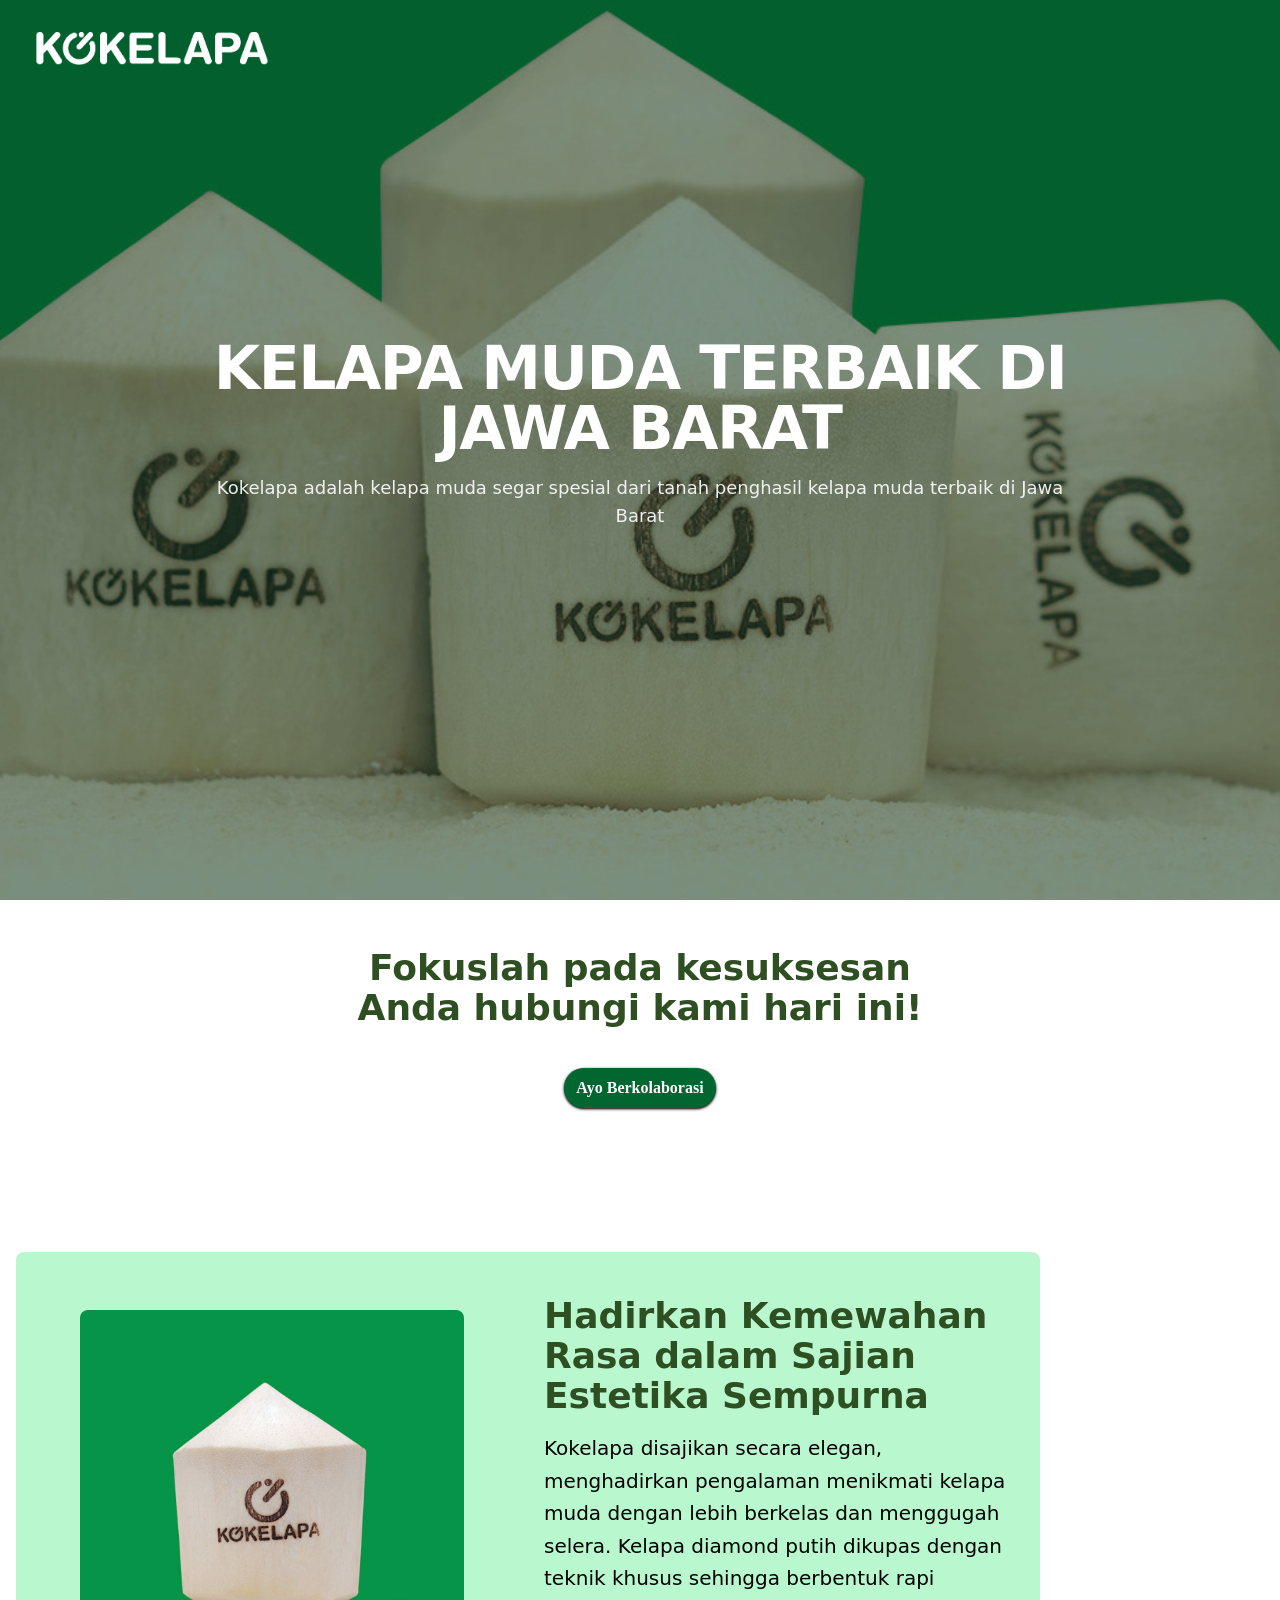
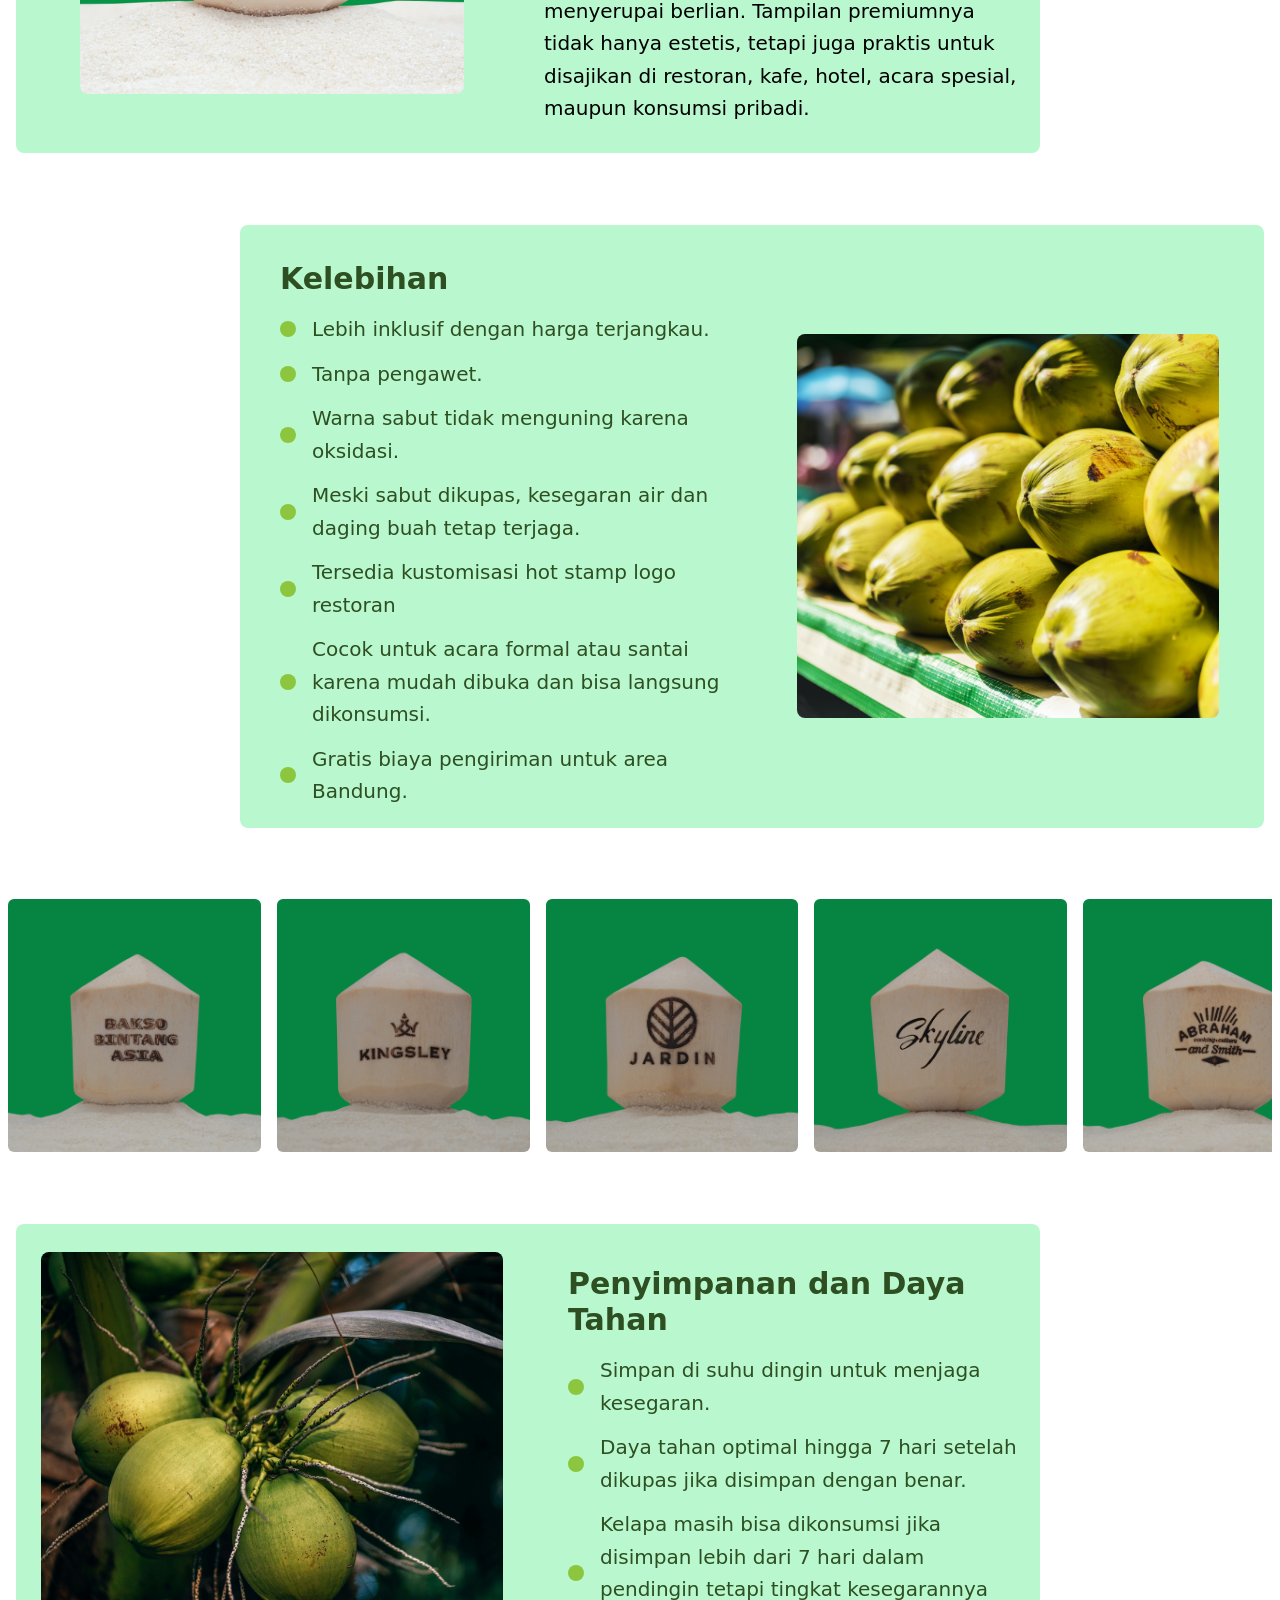
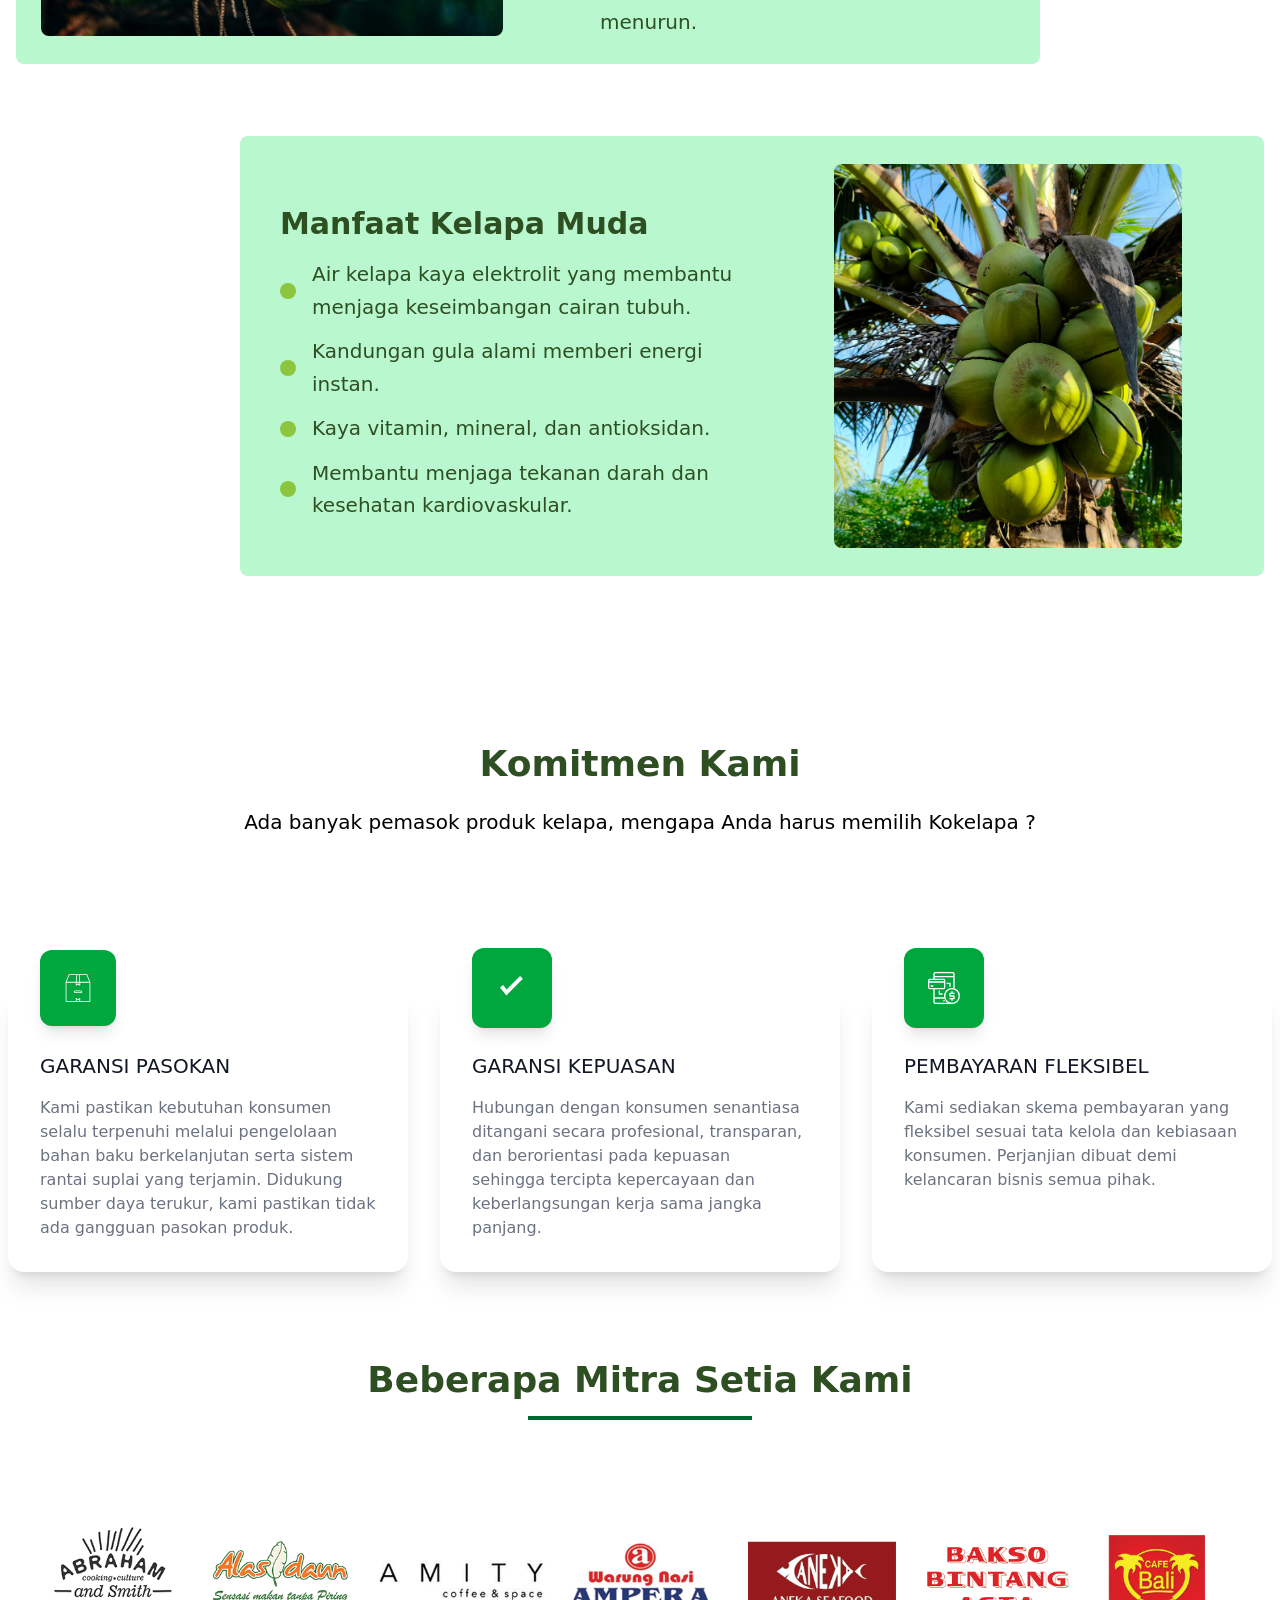
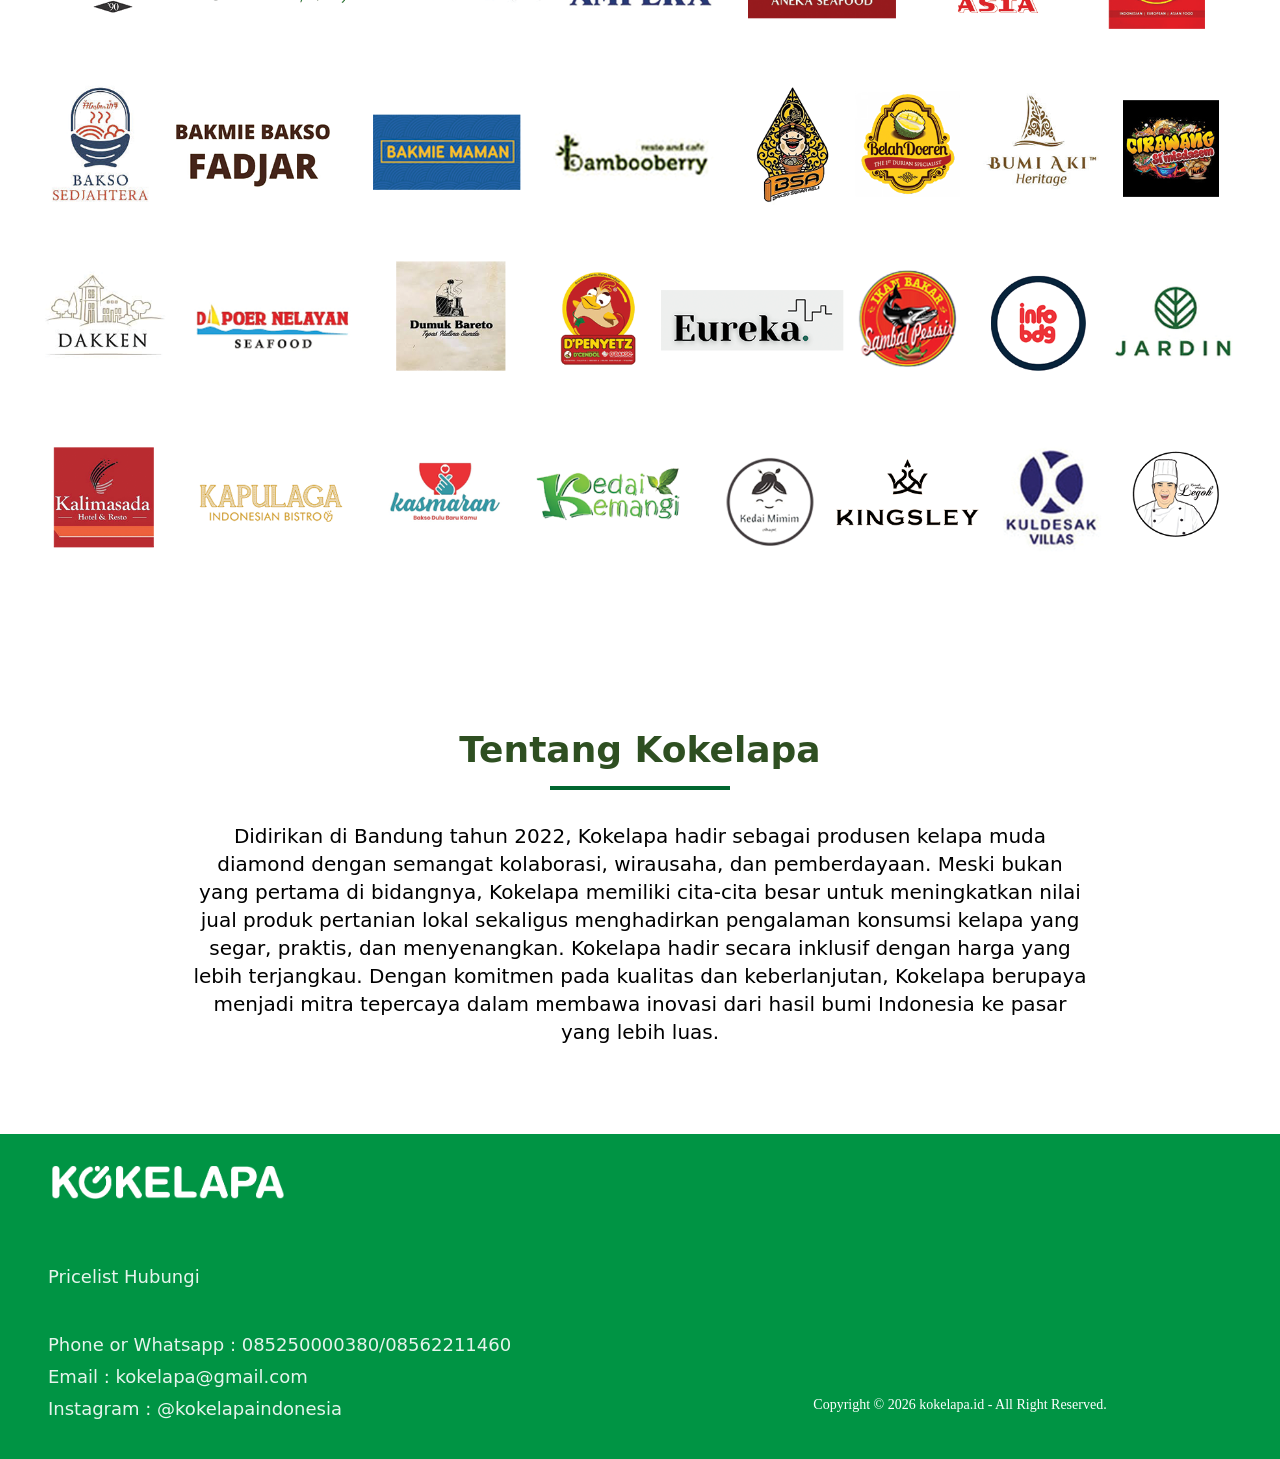
==== index.html @ 3dae4ce1 "update first commit kokelapa publish" ====
<!doctype html>
<html lang="id-ID">
    <head>
    <meta charset="UTF-8"/>
    <meta name="viewport" content="width=device-width, initial-scale=1.0"/>
    <link rel="stylesheet" href="assets/css/style.css" />
    <link href="assets/images/favicon.png" rel="icon" type="image/ico" />
    <meta name="thumbnailUrl" content="assets/images/shareicon.png" itemprop="thumbnailUrl" /> <!-- should update -->
    <link href="assets/images/shareicon.jpg" /> <!-- should update -->
    <meta itemprop="image" content="assets/imags/shareicon.png" /> <!-- should update -->
    <meta property="og:image" content="assets/imags/shareicon.png" /> <!-- should update -->
    <meta name="twitter:image" content="assets/imags/shareicon.png" /> <!-- should update -->
    <title>Kokelapa - Kelapa muda segar spesial dari tanah penghasil kelapa muda terbaik di Jawa Barat</title>
    <meta name="keywords" content="Kusen Aluminium Bandung, Jendela Aluminium Bandung, Pintu Sliding Bandung, harga jendela aluminium, harga pintu aluminium geser, pintu kusen aluminium, harga kusen dan pintu aluminium, harga kusen pintu aluminium, harga pintu geser aluminium, harga pintu sliding aluminium, pintu aluminium kamar mandi, jasa pasang kusen aluminium, harga kusen jendela aluminium, harga pintu kaca aluminium, pintu aluminium kaca, pintu aluminium minimalis, harga pintu aluminium kamar mandi, harga pintu kamar mandi aluminium, jual pintu aluminium, harga kusen aluminium per meter, pintu aluminium geser, harga jendela aluminium per meter, aluminium kusen, harga kusen jendela aluminium per meter, jendela aluminium, jual kusen aluminium, tukang kusen aluminium, harga jendela aluminium per m2, harga pintu dan kusen aluminium, jendela aluminium harga, pintu aluminium harga, pintu jendela aluminium, pintu kaca aluminium, pintu kamar mandi aluminium, harga kusen alumunium, jendela alumunium, kusen almunium, kusen aluminium harga, kusen jendela aluminium, pintu alumunium, harga pintu aluminium, pintu aluminium, jendela upvc conch, harga bahan kusen aluminium per batang, harga kusen aluminium per batang, pintu aluminum, alamat toko kusen aluminium di bandung, harga kusen aluminium di bandung, pintu geser aluminium, pintu lipat aluminium, kusen dan pintu aluminium, pintu sliding aluminium, aluminium bandung, jual jendela aluminium bandung, jasa kusen aluminium, nako aluminium, harga pintu aluminium per m2, desain aluminium, pasang kusen aluminium bandung, harga kusen jendela aluminium bandung, jasa pasang kusen aluminium bandung, pintu kaca aluminium bandung, harga bahan kusen aluminium bandung, harga kusen pintu aluminium bandung, toko kusen aluminium bandung, pintu kamar mandi aluminium bandung, harga pintu geser aluminium bandung, kusen aluminium cimahi, harga pintu aluminium 2 pintu, harga engineering door, kusen aluminium bandung timur, harga kusen pintu aluminium per meter, jual kusen aluminium bekas bandung, toko pintu aluminium terdekat, toko jendela aluminium terdekat, tukang kusen aluminium terdekat, harga pintu aluminium per unit, harga kusen aluminium per meter di bandung, pintu sliding aluminium 1 daun, jual kusen aluminium terdekat, jasa tukang kusen aluminium, harga kusen aluminium bandung 2020, pintu casement, harga 1 set kusen pintu aluminium, harga jendela aluminium sudah jadi, kusen aluminium bekas bandung, kusen pintu aluminium terdekat, toko kusen aluminium terdekat, kusen aluminium terdekat, Pintu aluminium berkualitas, tukang pintu aluminium terdekat, jual pintu aluminium terdekat, jendela aluminium terdekat, pintu sliding alexindo, harga kusen aluminium bandung 2021, harga pintu aluminium 2022, harga kusen aluminium 2022, besi berkualitas tinggi, harga inkalum per meter, Desain kusen aluminium modern, Pemasangan kusen aluminium, Kusen aluminium berkualitas, Kusen aluminium anti rayap" itemprop="keywords"> <!-- should update -->
    <meta property="og:title" content="Kelapa muda segar spesial dari tanah penghasil kelapa muda terbaik di Jawa Barat" />
    <meta name="twitter:title" content="Kelapa muda segar spesial dari tanah penghasil kelapa muda terbaik di Jawa Barat" />
    <meta name="description" content="Kelapa muda segar spesial dari tanah penghasil kelapa muda terbaik di Jawa Barat" itemprop="description">
    <link rel="canonical" href="https://kokelapa.id" />
    <meta name="robots" content="index,follow" />
    <meta name="googlebot-news" content="index,follow" />
    <meta name="googlebot" content="index,follow" />
    <meta name="language" content="id" />
    <meta name="geo.country" content="id" />
    <meta http-equiv="content-language" content="In-Id" />
    <meta name="geo.placename" content="Indonesia" />
    <meta name="theme-color" content="#009444">
    </head>
    <body>
        <!-- Start Headline -->
        <section class="@container">
            <div class="relative @xs:@sm:h-[75vh] @md:@lg:@xl:@2xl:h-screen w-full flex items-center justify-center bg-green-700 overflow-hidden">
                <div class="absolute inset-0 z-0">
                    <img src="assets/images/kokelapa-34.jpg" alt="headline" class="w-full h-full object-cover object-center opacity-80" style="filter: brightness(.8);"/>
                    <div class="absolute inset-0 px-8 py-8 bg-black/20">
                        <img src="assets/images/logo_kokelapa_white.png" alt="headline" class="w-60 object-cover object-center @xs:@sm:hidden @md:@lg:@xl:@2xl:block">
                    </div>
                </div>

                <div class="relative z-10 text-center px-4 max-w-4xl">
                    <h1 class="@xs:@sm:text-3xl @md:@xl:@2xl:text-6xl font-bold text-white mb-4 uppercase tracking-tight">Kelapa muda terbaik di Jawa Barat</h1>
                    <p class="@xs:@sm:text-base @md:@lg:@xl:@2xl:text-lg text-white/90 mb-8 font-medium">Kokelapa adalah kelapa muda segar spesial dari tanah penghasil kelapa muda terbaik di Jawa Barat</p>
                </div>
            </div>
        </section>
        <!-- End Headline -->

        <!-- Start Action Call -->
        <section class="@container">
            <div class="flex items-center justify-center">
                <div class="pb-14 relative"> 
                    <div class="max-w-full mx-auto relative py-12"> 
                        <div class="max-w-xl mx-auto text-center"> 
                            <h2 class="@xs:@sm:text-2xl @md:@lg:@xl:@2xl:text-4xl font-extrabold text-greenlantern">Fokuslah pada kesuksesan Anda hubungi kami hari ini!</h2><br/>
                            <button class="block mx-auto my-4 py-2 px-3 rounded-full bg-green-800 text-white font-bold font-PoppinsBold text-base shadow-sm shadow-black hover:scale-105 duration-400">Ayo Berkolaborasi</button>
                        </div>                     
                    </div>
                </div>
            </div>
        </section>
        <!-- End Action Call -->

        <!-- Start First Section -->
        <section class="@container my-6 flex justify-start items-center @xs:@sm:justify-center">
            <div class="bg-green-200 rounded-lg py-3 @md:@lg:@xl:@xl:@2xl:mx-4 @md:@lg:@xl:@2xl:w-4/5 @3xs:@2xs:@xs:@sm:mx-2 @3xs:@2xs:@xs:@sm:w-auto">
                <div class="grid grid-cols-4">
                    <div class="@xs:@sm:col-span-4 @md:@lg:@xl:@2xl:col-span-2 @xs:@sm:mx-4 @md:@lg:@xl:@2xl:mx-4 @xs:@sm:my-5 @md:@lg:@xl:@2xl:my-4 flex items-center justify-center"> 
                        <img src="assets/images/kokelapa-33.jpg" alt="kokelapa image" class="w-auto h-96 rounded-lg object-cover object-center"/>
                    </div>
                    <div class="@xs:@sm:col-span-4 @md:@lg:@xl:@2xl:col-span-2 @xs:@sm:mx-4 @md:@lg:@xl:@2xl:mx-4 @xs:@sm:my-2 @md:@lg:@xl:@2xl:my-4"> 
                        <div class="relative">
                            <h2 class="@xs:@sm:text-xl @md:@lg:@xl:@2xl:text-4xl @xs:@sm:my-4 font-extrabold @xs:@sm:text-center @md:@lg:@xl:@2xl:text-left text-greenlantern">Hadirkan Kemewahan Rasa dalam Sajian Estetika Sempurna</h2>
                            <p class="@xs:@sm:text-base @md:@lg:@xl:@2xl:text-xl font-normal @xs:@sm:text-center @md:@lg:@xl:@2xl:text-left text-black leading-relaxed">Kokelapa disajikan secara elegan, menghadirkan pengalaman menikmati kelapa muda dengan lebih berkelas dan menggugah selera. Kelapa diamond putih dikupas dengan teknik khusus sehingga berbentuk rapi menyerupai berlian. Tampilan premiumnya tidak hanya estetis, tetapi juga praktis untuk disajikan di restoran, kafe, hotel, acara spesial, maupun konsumsi pribadi.</p>
                        </div>           
                    </div>
                </div>
            </div>
        </section>
        <!-- End First Section -->

        <!-- Start Second Section -->
        <section class="@container my-6 flex justify-end items-center @xs:@sm:justify-center mt-18">
            <div class="bg-green-200 rounded-lg py-3 @md:@lg:@xl:@xl:@2xl:mx-4 right-0 @md:@lg:@xl:@2xl:w-4/5 @xs:@sm:mx-2 @xs:@sm:w-auto @xs:@sm:justify-center @md:@lg:@xl:@2xl:justify-end-safe">
                <div class="grid grid-cols-4">
                    <div class="@xs:@sm:col-span-4 @md:@lg:@xl:@2xl:col-span-2 @xs:@sm:mx-4 @md:@lg:@xl:@2xl:ml-10 @xs:@sm:my-2 @md:@lg:@xl:@2xl:my-2 flex items-center justify-center"> 
                        <div class="relative">
                            <h2 class="@xs:@sm:text-3xl @md:@lg:@xl:@2xl:text-3xl @xs:@sm:my-4 font-extrabold @xs:@sm:text-center @md:@lg:@xl:@2xl:text-left text-greenlantern">Kelebihan</h2>
                            <ul class="flex flex-col gap-3">
                                <li class="flex items-center gap-4">
                                    <span class="w-4 h-4 min-w-4 rounded-full bg-greenlime"></span>
                                    <p class="text-greenlantern text-lg md:text-xl font-medium leading-relaxed">Lebih inklusif dengan harga terjangkau.</p>
                                </li>

                                <li class="flex items-center gap-4">
                                    <span class="w-4 h-4 min-w-4 rounded-full bg-greenlime"></span>
                                    <p class="text-greenlantern text-lg md:text-xl font-medium leading-relaxed">Tanpa pengawet.</p>
                                </li>

                                <li class="flex items-center gap-4">
                                    <span class="w-4 h-4 min-w-4 rounded-full bg-greenlime"></span>
                                    <p class="text-greenlantern text-lg md:text-xl font-medium leading-relaxed">Warna sabut tidak menguning karena oksidasi.</p>
                                </li>

                                <li class="flex items-center gap-4">
                                    <span class="w-4 h-4 min-w-4 rounded-full bg-greenlime"></span>
                                    <p class="text-greenlantern text-lg md:text-xl font-medium leading-relaxed">Meski sabut dikupas, kesegaran air dan daging buah tetap terjaga.</p>
                                </li>

                                <li class="flex items-center gap-4">
                                    <span class="w-4 h-4 min-w-4 rounded-full bg-greenlime"></span>
                                    <p class="text-greenlantern text-lg md:text-xl font-medium leading-relaxed">Tersedia kustomisasi hot stamp logo restoran</p>
                                </li>

                                <li class="flex items-center gap-4">
                                    <span class="w-4 h-4 min-w-4 rounded-full bg-greenlime"></span>
                                    <p class="text-greenlantern text-lg md:text-xl font-medium leading-relaxed">Cocok untuk acara formal atau santai karena mudah dibuka dan bisa langsung dikonsumsi.</p>
                                </li>

                                <li class="flex items-center gap-4">
                                    <span class="w-4 h-4 min-w-4 rounded-full bg-greenlime"></span>
                                    <p class="text-greenlantern text-lg md:text-xl font-medium leading-relaxed">Gratis biaya pengiriman untuk area Bandung.</p>
                                </li>
                            </ul>
                        </div>           
                    </div>
                    <div class="@xs:@sm:col-span-4 @3xs:@2xs:@xs:@sm:order-first @md:@lg:@xl:@2xl:order-last @md:@lg:@xl:@2xl:col-span-2 @xs:@sm:mx-4 @md:@lg:@xl:@2xl:mx-4 @xs:@sm:my-5 @md:@lg:@xl:@2xl:my-4 flex items-center justify-center"> 
                        <img src="assets/images/kelapa-utuh-1.jpg" alt="kokelapa image" class="w-auto h-96 rounded-lg object-cover object-center"/>
                    </div>
                </div>
            </div>
        </section>
        <!-- End Second Section -->

        <!-- Start Carousel Section -->
        <section class="@container max-w-7xl mx-auto relative mt-18">
            <div class="flex justify-start items-center overflow-x-auto gap-4 @3xs:@2xs:@xs:@sm:mx-2">
                <img class="rounded-md @3xs:@2xs:@xs:@sm:w-1/3 @md:@lg:@xl:@2xl:w-1/5 brightness-90" alt="Kokelapa Bakso Bintang Asia" src="assets/images/kokelapa-39.jpg">
                <img class="rounded-md @3xs:@2xs:@xs:@sm:w-1/3 @md:@lg:@xl:@2xl:w-1/5 brightness-90" alt="Kokalapa Kingsley" src="assets/images/kokelapa-40.jpg">
                <img class="rounded-md @3xs:@2xs:@xs:@sm:w-1/3 @md:@lg:@xl:@2xl:w-1/5 brightness-90" alt="Kokalapa Jardin" src="assets/images/kokelapa-41.jpg">
                <img class="rounded-md @3xs:@2xs:@xs:@sm:w-1/3 @md:@lg:@xl:@2xl:w-1/5 brightness-90" alt="Kokalapa Skyline" src="assets/images/kokelapa-42.jpg">
                <img class="rounded-md @3xs:@2xs:@xs:@sm:w-1/3 @md:@lg:@xl:@2xl:w-1/5 brightness-90" alt="Kokalapa Abraham and Smith" src="assets/images/kokelapa-43.jpg">
                <img class="rounded-md @3xs:@2xs:@xs:@sm:w-1/3 @md:@lg:@xl:@2xl:w-1/5 brightness-90" alt="Kokalapa Alas Daun" src="assets/images/kokelapa-44.jpg">
                <img class="rounded-md @3xs:@2xs:@xs:@sm:w-1/3 @md:@lg:@xl:@2xl:w-1/5 brightness-90" alt="Kokalapa Ramu Saji" src="assets/images/kokelapa-45.jpg">
                <img class="rounded-md @3xs:@2xs:@xs:@sm:w-1/3 @md:@lg:@xl:@2xl:w-1/5 brightness-90" alt="Kokalapa Phi Pho" src="assets/images/kokelapa-46.jpg">
            </div>
        </section>         
        <!-- End Carousel Section -->

        <!-- Start Third Section -->
        <section class="@container my-6 flex justify-start items-center @xs:@sm:justify-center mt-18">
            <div class="bg-green-200 rounded-lg py-3 @md:@lg:@xl:@xl:@2xl:mx-4 right-0 @md:@lg:@xl:@2xl:w-4/5 @xs:@sm:mx-2 @xs:@sm:w-auto @xs:@sm:justify-center @md:@lg:@xl:@2xl:justify-end-safe">
                <div class="grid grid-cols-4">
                    <div class="@xs:@sm:col-span-4 @md:@lg:@xl:@2xl:col-span-2 @xs:@sm:mx-4 @md:@lg:@xl:@2xl:mx-4 @xs:@sm:my-5 @md:@lg:@xl:@2xl:my-4 flex items-center justify-center"> 
                        <img src="assets/images/kelapa-utuh-2.jpg" alt="kokelapa image" class="w-auto h-96 rounded-lg object-cover object-center"/>
                    </div>
                    <div class="@xs:@sm:col-span-4 @md:@lg:@xl:@2xl:col-span-2 @xs:@sm:mx-4 @md:@lg:@xl:@2xl:ml-10 @xs:@sm:my-2 @md:@lg:@xl:@2xl:my-2 flex items-center justify-center"> 
                        <div class="relative">
                            <h2 class="@xs:@sm:text-2xl @md:@lg:@xl:@2xl:text-3xl @xs:@sm:my-4 font-extrabold @xs:@sm:text-center @md:@lg:@xl:@2xl:text-left text-greenlantern">Penyimpanan dan Daya Tahan</h2>
                            <ul class="flex flex-col gap-3">
                                <li class="flex items-center gap-4">
                                    <span class="w-4 h-4 min-w-4 rounded-full bg-greenlime"></span>
                                    <p class="text-greenlantern text-base md:text-xl font-medium leading-relaxed">Simpan di suhu dingin untuk menjaga kesegaran.</p>
                                </li>

                                <li class="flex items-center gap-4">
                                    <span class="w-4 h-4 min-w-4 rounded-full bg-greenlime"></span>
                                    <p class="text-greenlantern text-base md:text-xl font-medium leading-relaxed">Daya tahan optimal hingga 7 hari setelah dikupas jika disimpan dengan benar.</p>
                                </li>

                                <li class="flex items-center gap-4">
                                    <span class="w-4 h-4 min-w-4 rounded-full bg-greenlime"></span>
                                    <p class="text-greenlantern text-base md:text-xl font-medium leading-relaxed">Kelapa masih bisa dikonsumsi jika disimpan lebih dari 7 hari dalam pendingin tetapi tingkat kesegarannya menurun.</p>
                                </li>
                            </ul>
                        </div>           
                    </div>
                </div>
            </div>
        </section>
        <!-- End Third Section -->

        <!-- Start Fourth Section -->
        <section class="@container my-6 flex justify-end items-center @xs:@sm:justify-center mt-18">
            <div class="bg-green-200 rounded-lg py-3 @md:@lg:@xl:@xl:@2xl:mx-4 right-0 @md:@lg:@xl:@2xl:w-4/5 @xs:@sm:mx-2 @xs:@sm:w-auto @xs:@sm:justify-center @md:@lg:@xl:@2xl:justify-end-safe">
                <div class="grid grid-cols-4">
                    <div class="@xs:@sm:col-span-4 @md:@lg:@xl:@2xl:col-span-2 @xs:@sm:mx-4 @md:@lg:@xl:@2xl:ml-10 @xs:@sm:my-2 @md:@lg:@xl:@2xl:my-2 flex items-center justify-center"> 
                        <div class="relative">
                            <h2 class="@xs:@sm:text-3xl @md:@lg:@xl:@2xl:text-3xl @xs:@sm:my-4 font-extrabold @xs:@sm:text-center @md:@lg:@xl:@2xl:text-left text-greenlantern">Manfaat Kelapa Muda</h2>
                            <ul class="flex flex-col gap-3">
                                <li class="flex items-center gap-4">
                                    <span class="w-4 h-4 min-w-4 rounded-full bg-greenlime"></span>
                                    <p class="text-greenlantern text-base md:text-xl font-medium leading-relaxed">Air kelapa kaya elektrolit yang membantu menjaga keseimbangan cairan tubuh.</p>
                                </li>

                                <li class="flex items-center gap-4">
                                    <span class="w-4 h-4 min-w-4 rounded-full bg-greenlime"></span>
                                    <p class="text-greenlantern text-base md:text-xl font-medium leading-relaxed">Kandungan gula alami memberi energi instan.</p>
                                </li>

                                <li class="flex items-center gap-4">
                                    <span class="w-4 h-4 min-w-4 rounded-full bg-greenlime"></span>
                                    <p class="text-greenlantern text-base md:text-xl font-medium leading-relaxed">Kaya vitamin, mineral, dan antioksidan.</p>
                                </li>

                                <li class="flex items-center gap-4">
                                    <span class="w-4 h-4 min-w-4 rounded-full bg-greenlime"></span>
                                    <p class="text-greenlantern text-base md:text-xl font-medium leading-relaxed">Membantu menjaga tekanan darah dan kesehatan kardiovaskular.</p>
                                </li>
                            </ul>
                        </div>           
                    </div>
                    <div class="@xs:@sm:col-span-4 @3xs:@2xs:@xs:@sm:order-first @md:@lg:@xl:@2xl:order-last @md:@lg:@xl:@2xl:col-span-2 @xs:@sm:mx-4 @md:@lg:@xl:@2xl:mx-4 @xs:@sm:my-5 @md:@lg:@xl:@2xl:my-4 flex items-center justify-center"> 
                        <img src="assets/images/kelapa-utuh-3.jpg" alt="kokelapa image" class="w-auto h-96 rounded-lg object-cover object-center"/>
                    </div>
                </div>
            </div>
        </section>
        <!-- End Fourth Section -->

        <!-- Start Why Choise Us Section -->
        <section class="@container max-w-7xl mx-auto relative mt-18"> 
            <div class="pb-14 relative"> 
                <div class="max-w-full mx-auto px-4 @3xs:@2xs:@xs:@sm:py-14 @md:@lg:@xl:@xl:@2xl:py-24 relative"> 
                    <div class="max-w-4xl mx-auto text-center"> 
                        <h2 class="text-3xl font-extrabold text-greenlantern sm:text-4xl">Komitmen Kami</h2><br/>
                        <p class="@3xs:@2xs:@xs:@sm:text-base @md:@lg:@xl:@xl:@2xl:text-xl font-medium text-black">Ada banyak pemasok produk kelapa, mengapa Anda harus memilih Kokelapa ?</p> 
                    </div>                     
                </div>                 
            </div>
            <div class="grid grid-cols-1 gap-y-20 lg:grid-cols-3 lg:gap-y-0 lg:gap-x-8 @3xs:@2xs:@xs:@sm:mx-2"> 
                <div class="flex flex-col bg-white rounded-2xl shadow-xl"> 
                    <div class="flex-1 relative pt-16 px-6 pb-8 md:px-8"> 
                        <div class="-translate-y-1/2 absolute bg-green-600 inline-block p-5 rounded-xl shadow-lg top-0 transform"> 
                            <svg class="h-9 w-9" data-name="Layer 3" xmlns="http://www.w3.org/2000/svg" viewBox="0 0 128 128">
                                <path fill="#fff" d="M21.555 113.051h84.889a1.446 1.446 0 0 0 1.446-1.446V43.47a1.435 1.435 0 0 0-.13-.593L96.936 15.958a1.446 1.446 0 0 0-1.378-1.008H32.442a1.442 1.442 0 0 0-1.338.906L20.258 42.832c-.008.016-.011.034-.018.051l-.026.073a1.426 1.426 0 0 0-.1.514v68.13a1.446 1.446 0 0 0 1.441 1.451zm37.5-2.892v-6.417l.437.339 3.623 2.812a1.442 1.442 0 0 0 1.786-.018l3.6-2.793.437-.339v6.417zm45.94 0H71.833v-9.364a1.441 1.441 0 0 0-2.323-1.141l-2.769 2.146L64 103.927l-2.742-2.127-2.673-2.074a1.446 1.446 0 0 0-2.419 1.07v9.364H23V44.915h33.167v9.363a1.446 1.446 0 0 0 2.419 1.07l2.673-2.074L64 51.147l2.741 2.128 2.765 2.145a1.441 1.441 0 0 0 2.323-1.141v-9.364H105zM59.059 44.915h9.882v6.417l-.437-.339-3.6-2.793a1.443 1.443 0 0 0-1.786-.019L59.5 50.993l-.437.339zm45.25-2.892H71.724l-1.86-24.183h24.72zM64 17.841h2.968l1.86 24.183h-9.656l1.86-24.183zm-30.585 0h24.72l-1.86 24.183H23.691z"/>
                                <path fill="#fff" d="M53.472 72.883a4.639 4.639 0 0 0-3.288 1.366 4.643 4.643 0 0 0-1.369 3.285 4.665 4.665 0 0 0 4.654 4.654h21.059a4.638 4.638 0 0 0 3.195-1.281c.032-.027.063-.055.093-.085a4.641 4.641 0 0 0 1.366-3.288 4.642 4.642 0 0 0-1.362-3.278 4.641 4.641 0 0 0-3.282-1.366zm22.3 3.41a1.754 1.754 0 0 1 .513 1.243 1.758 1.758 0 0 1-.518 1.243l-.056.058a1.754 1.754 0 0 1-1.188.46H53.472a1.771 1.771 0 0 1-1.762-1.762 1.752 1.752 0 0 1 .513-1.243 1.756 1.756 0 0 1 1.243-.518h21.062a1.754 1.754 0 0 1 1.243.513z"/>
                            </svg>
                        </div>                         
                        <h3 class="text-xl font-medium text-gray-900">GARANSI PASOKAN</h3> 
                        <p class="mt-4 text-base text-gray-500">Kami pastikan kebutuhan konsumen selalu terpenuhi melalui pengelolaan bahan baku berkelanjutan serta sistem rantai suplai yang terjamin. Didukung sumber daya terukur, kami pastikan tidak ada gangguan pasokan produk.</p> 
                    </div>                     
                </div>                 
                <div class="flex flex-col bg-white rounded-2xl shadow-xl"> 
                    <div class="flex-1 relative pt-16 px-6 pb-8 md:px-8"> 
                        <div class="-translate-y-1/2 absolute bg-green-600 inline-block p-7 rounded-xl shadow-lg top-0 transform"> 
                            <svg class="h-6 w-6" xmlns="http://www.w3.org/2000/svg">
                                <path fill="#fff" d="M22.903 2.828 20.075 0 6.641 13.435 3.102 9.09 0 11.616l6.338 7.779L22.903 2.828z"/>
                            </svg>
                        </div>                         
                        <h3 class="text-xl font-medium text-gray-900">GARANSI KEPUASAN</h3> 
                        <p class="mt-4 text-base text-gray-500">Hubungan dengan konsumen senantiasa ditangani secara profesional, transparan, dan berorientasi pada kepuasan sehingga tercipta kepercayaan dan keberlangsungan kerja sama jangka panjang.</p> 
                    </div>                     
                </div>                 
                <div class="flex flex-col bg-white rounded-2xl shadow-xl"> 
                    <div class="flex-1 relative pt-16 px-6 pb-8 md:px-8"> 
                        <div class="-translate-y-1/2 absolute bg-green-600 inline-block p-6 rounded-xl shadow-lg top-0 transform"> 
                            <svg class="h-8 w-8" xmlns="http://www.w3.org/2000/svg" viewBox="0 0 48 48">
                                <g data-name="12-Mobile Payment">
                                    <path fill="#fff" d="M40 25h-2V3a1 1 0 0 0-1-1H11a1 1 0 0 0-1 1v8H8V3a3 3 0 0 1 3-3h26a3 3 0 0 1 3 3zM35 48H11a3 3 0 0 1-3-3V25h2v20a1 1 0 0 0 1 1h24z"/>
                                    <path fill="#fff" d="M9 6h30v2H9zM9 38h16v2H9zM23 42h2v2h-2zM23 26H3a3 3 0 0 1-3-3V13a3 3 0 0 1 3-3h20a3 3 0 0 1 3 3v10a3 3 0 0 1-3 3zM3 12a1 1 0 0 0-1 1v10a1 1 0 0 0 1 1h20a1 1 0 0 0 1-1V13a1 1 0 0 0-1-1z"/>
                                    <path fill="#fff" d="M1 14h24v2H1zM4 20h4v2H4zM36 48a12 12 0 1 1 12-12 12.013 12.013 0 0 1-12 12zm0-22a10 10 0 1 0 10 10 10.011 10.011 0 0 0-10-10z"/>
                                    <path fill="#fff" d="M39 41h-7v-2h6v-2h-5a1 1 0 0 1-1-1v-4a1 1 0 0 1 1-1h7v2h-6v2h5a1 1 0 0 1 1 1v4a1 1 0 0 1-1 1z"/>
                                    <path fill="#fff" d="M35 29h2v3h-2zM35 40h2v3h-2zM34 22h-2v-4h-4v-2h5a1 1 0 0 1 1 1zM22 34h-5a1 1 0 0 1-1-1v-5h2v4h4z"/>
                                </g>
                            </svg>
                        </div>                         
                        <h3 class="text-xl font-medium text-gray-900">PEMBAYARAN FLEKSIBEL</h3> 
                        <p class="mt-4 text-base text-gray-500">Kami sediakan skema pembayaran yang fleksibel sesuai tata kelola dan kebiasaan konsumen. Perjanjian dibuat demi kelancaran bisnis semua pihak.</p> 
                    </div>                     
                </div>                 
            </div>             
        </section>
        <!-- End Why Choise Us Section -->

        <!-- Start Our Partners -->
        <section class="@container max-w-7xl mx-auto relative mt-18"> 
            <div class="relative"> 
                <div class="max-w-full mx-auto px-4 @3xs:@2xs:@xs:@sm:py-4 @md:@lg:@xl:@xl:@2xl:py-4 relative"> 
                    <div class="max-w-4xl mx-auto text-center"> 
                        <h2 class="@3xs:@2xs:@xs:@sm:text-2xl @md:@lg:@xl:@xl:@2xl:text-4xl font-extrabold text-greenlantern">Beberapa Mitra Setia Kami</h2>
                        <div class="flex justify-center items-center @3xs:@2xs:@xs:@sm:pt-2 @md:@lg:@xl:@xl:@2xl:pt-4">
                            <hr class="@3xs:@2xs:@xs:@sm:w-1/2 @md:@lg:@xl:@xl:@2xl:w-1/4 mx-auto border-t-4 border-t-green-800">
                        </div>
                    </div>                     
                </div>                 
            </div>
            <div class="mx-auto relative mb-14">
                <div class="max-w-full mx-auto px-4 flex justify-start items-center overflow-x-auto gap-4 3xs:@2xs:@xs:@sm:mx-2 @md:@lg:@xl:@xl:@2xl:py-10 relative"> 
                    <img src="assets/images/partner-1.png" alt="kokelapa partner" class="w-full rounded-lg object-cover object-center"/>
                    <img src="assets/images/partner-2.png" alt="kokelapa partner" class="w-full rounded-lg object-cover object-center"/>
                </div>
            </div>
        </section>
        <!-- End Our Partners -->

        <!-- Start About Us -->
        <section class="@container max-w-7xl mx-auto relative mt-10"> 
            <div class="relative"> 
                <div class="max-w-full mx-auto px-4 @3xs:@2xs:@xs:@sm:py-4 @md:@lg:@xl:@xl:@2xl:py-4 relative"> 
                    <div class="max-w-4xl mx-auto text-center"> 
                        <h2 class="@3xs:@2xs:@xs:@sm:text-2xl @md:@lg:@xl:@xl:@2xl:text-4xl font-extrabold text-greenlantern">Tentang Kokelapa</h2>
                        <div class="flex justify-center items-center @3xs:@2xs:@xs:@sm:pt-2 @md:@lg:@xl:@xl:@2xl:pt-4">
                            <hr class="@3xs:@2xs:@xs:@sm:w-1/3 @md:@lg:@xl:@xl:@2xl:w-1/5 mx-auto border-t-4 border-t-green-800">
                        </div>
                    </div>                     
                </div>                 
            </div>
            <div class="relative"> 
                <div class="max-w-full mx-auto px-4 py-4 relative"> 
                    <div class="max-w-4xl mx-auto text-center"> 
                        <p class="@3xs:@2xs:@xs:@sm:text-sm @md:@lg:@xl:@xl:@2xl:text-xl font-medium text-black">Didirikan di Bandung tahun 2022, Kokelapa hadir sebagai produsen kelapa muda diamond dengan semangat kolaborasi, wirausaha, dan pemberdayaan. Meski bukan yang pertama di bidangnya, Kokelapa memiliki cita-cita besar untuk meningkatkan nilai jual produk pertanian lokal sekaligus menghadirkan pengalaman konsumsi kelapa yang segar, praktis, dan menyenangkan. Kokelapa hadir secara inklusif dengan harga yang lebih terjangkau. Dengan komitmen pada kualitas dan keberlanjutan, Kokelapa berupaya menjadi mitra tepercaya dalam membawa inovasi dari hasil bumi Indonesia ke pasar yang lebih luas.</p> 
                    </div>                     
                </div>                 
            </div>
        </section>
        <!-- End About Us -->

        <footer role="contentinfo" class="bg-greenpick @container mt-18">
            <div class="w-full @3xs:@2xs:@xs:@sm:block @md:@lg:@xl:@xl:@2xl:grid @md:@lg:@xl:@xl:@2xl:grid-cols-6">
                <div class="@md:@lg:@xl:@xl:@2xl:col-span-3 order-first">
                    <div class="@3xs:@2xs:@xs:@sm:py-4 @3xs:@2xs:@xs:@sm:mx-4 @md:@lg:@xl:@xl:@2xl:px-8 @md:@lg:@xl:@xl:@2xl:py-8 flex items-center @3xs:@2xs:@xs:@sm:justify-center @md:@lg:@xl:@xl:@2xl:justify-start">
                        <img class="w-60 @3xs:@2xs:@xs:@sm:text-center @md:@lg:@xl:@xl:@2xl:text-left object-scale-down" src="assets/images/logo_kokelapa_white.png" alt="logo kokelapa">
                    </div>
                    <div class="@3xs:@2xs:@xs:@sm:py-4 @3xs:@2xs:@xs:@sm:mx-4 @md:@lg:@xl:@xl:@2xl:px-8 @md:@lg:@xl:@xl:@2xl:py-8 block @3xs:@2xs:@xs:@sm:text-center @md:@lg:@xl:@xl:@2xl:text-left">
                        <p class="@3xs:@2xs:@xs:@sm:text-base @md:@lg:@xl:@2xl:text-lg text-white/90 @3xs:@2xs:@xs:@sm:mb-4 @md:@lg:@xl:@2xl:mb-10 font-medium">Pricelist Hubungi</p>
                        <p class="@3xs:@2xs:@xs:@sm:text-sm @md:@lg:@xl:@2xl:text-lg text-white/90 mb-1 font-medium">Phone or Whatsapp	: 085250000380/08562211460</p>
                        <p class="@3xs:@2xs:@xs:@sm:text-sm @md:@lg:@xl:@2xl:text-lg text-white/90 mb-1 font-medium">Email			    : kokelapa@gmail.com</p>
                        <a href="https://www.instagram.com/kokelapaindonesia/" aria-label="Instagram Kokelapa" target="_blank"><p class="@xs:@sm:text-base @md:@lg:@xl:@2xl:text-lg text-white/90 mb-1 font-medium">Instagram 		    : @kokelapaindonesia</p></a>
                    </div>
                </div>
                <div class="@md:@lg:@xl:@xl:@2xl:col-span-3 py-1 flex items-end justify-center @3xs:@2xs:@xs:@sm:my-6 @md:@lg:@xl:@2xl:my-10 order-last">
                    <span class="text-white text-sm font-PoppinsMedium text-center"> 
                        Copyright © 2026 kokelapa.id - All Right Reserved.
                    </span>
                </div>
            </div>
        </footer>
    </body>
</html>
---- assets/css/style.css ----
/*! tailwindcss v4.1.18 | MIT License | https://tailwindcss.com */
@layer properties;
@layer theme, base, components, utilities;
@layer theme {
  :root, :host {
    --font-sans: ui-sans-serif, system-ui, sans-serif, "Apple Color Emoji",
      "Segoe UI Emoji", "Segoe UI Symbol", "Noto Color Emoji";
    --font-mono: ui-monospace, SFMono-Regular, Menlo, Monaco, Consolas, "Liberation Mono",
      "Courier New", monospace;
    --color-green-200: oklch(92.5% 0.084 155.995);
    --color-green-600: oklch(62.7% 0.194 149.214);
    --color-green-700: oklch(52.7% 0.154 150.069);
    --color-green-800: oklch(44.8% 0.119 151.328);
    --color-blue-400: oklch(70.7% 0.165 254.624);
    --color-blue-500: oklch(62.3% 0.214 259.815);
    --color-blue-600: oklch(54.6% 0.245 262.881);
    --color-indigo-400: oklch(67.3% 0.182 276.935);
    --color-indigo-700: oklch(45.7% 0.24 277.023);
    --color-gray-300: oklch(87.2% 0.01 258.338);
    --color-gray-400: oklch(70.7% 0.022 261.325);
    --color-gray-500: oklch(55.1% 0.027 264.364);
    --color-gray-700: oklch(37.3% 0.034 259.733);
    --color-gray-900: oklch(21% 0.034 264.665);
    --color-black: #000;
    --color-white: #fff;
    --spacing: 0.25rem;
    --container-md: 28rem;
    --container-xl: 36rem;
    --container-4xl: 56rem;
    --container-7xl: 80rem;
    --text-xs: 0.75rem;
    --text-xs--line-height: calc(1 / 0.75);
    --text-sm: 0.875rem;
    --text-sm--line-height: calc(1.25 / 0.875);
    --text-base: 1rem;
    --text-base--line-height: calc(1.5 / 1);
    --text-lg: 1.125rem;
    --text-lg--line-height: calc(1.75 / 1.125);
    --text-xl: 1.25rem;
    --text-xl--line-height: calc(1.75 / 1.25);
    --text-2xl: 1.5rem;
    --text-2xl--line-height: calc(2 / 1.5);
    --text-3xl: 1.875rem;
    --text-3xl--line-height: calc(2.25 / 1.875);
    --text-4xl: 2.25rem;
    --text-4xl--line-height: calc(2.5 / 2.25);
    --text-6xl: 3.75rem;
    --text-6xl--line-height: 1;
    --font-weight-thin: 100;
    --font-weight-normal: 400;
    --font-weight-medium: 500;
    --font-weight-bold: 700;
    --font-weight-extrabold: 800;
    --tracking-tight: -0.025em;
    --leading-tight: 1.25;
    --leading-relaxed: 1.625;
    --radius-md: 0.375rem;
    --radius-lg: 0.5rem;
    --radius-xl: 0.75rem;
    --radius-2xl: 1rem;
    --default-font-family: var(--font-sans);
    --default-mono-font-family: var(--font-mono);
    --color-greenlantern: #2E4F21;
    --color-greenlime: #8cc63e;
    --color-greenpick: #009444;
    --font-PoppinsMedium: PoppinsMedium, "sans-serif";
    --font-PoppinsBold: PoppinsBold, "sans-serif";
  }
}
@layer base {
  *, ::after, ::before, ::backdrop, ::file-selector-button {
    box-sizing: border-box;
    margin: 0;
    padding: 0;
    border: 0 solid;
  }
  html, :host {
    line-height: 1.5;
    -webkit-text-size-adjust: 100%;
    tab-size: 4;
    font-family: var(--default-font-family, ui-sans-serif, system-ui, sans-serif, "Apple Color Emoji", "Segoe UI Emoji", "Segoe UI Symbol", "Noto Color Emoji");
    font-feature-settings: var(--default-font-feature-settings, normal);
    font-variation-settings: var(--default-font-variation-settings, normal);
    -webkit-tap-highlight-color: transparent;
  }
  hr {
    height: 0;
    color: inherit;
    border-top-width: 1px;
  }
  abbr:where([title]) {
    -webkit-text-decoration: underline dotted;
    text-decoration: underline dotted;
  }
  h1, h2, h3, h4, h5, h6 {
    font-size: inherit;
    font-weight: inherit;
  }
  a {
    color: inherit;
    -webkit-text-decoration: inherit;
    text-decoration: inherit;
  }
  b, strong {
    font-weight: bolder;
  }
  code, kbd, samp, pre {
    font-family: var(--default-mono-font-family, ui-monospace, SFMono-Regular, Menlo, Monaco, Consolas, "Liberation Mono", "Courier New", monospace);
    font-feature-settings: var(--default-mono-font-feature-settings, normal);
    font-variation-settings: var(--default-mono-font-variation-settings, normal);
    font-size: 1em;
  }
  small {
    font-size: 80%;
  }
  sub, sup {
    font-size: 75%;
    line-height: 0;
    position: relative;
    vertical-align: baseline;
  }
  sub {
    bottom: -0.25em;
  }
  sup {
    top: -0.5em;
  }
  table {
    text-indent: 0;
    border-color: inherit;
    border-collapse: collapse;
  }
  :-moz-focusring {
    outline: auto;
  }
  progress {
    vertical-align: baseline;
  }
  summary {
    display: list-item;
  }
  ol, ul, menu {
    list-style: none;
  }
  img, svg, video, canvas, audio, iframe, embed, object {
    display: block;
    vertical-align: middle;
  }
  img, video {
    max-width: 100%;
    height: auto;
  }
  button, input, select, optgroup, textarea, ::file-selector-button {
    font: inherit;
    font-feature-settings: inherit;
    font-variation-settings: inherit;
    letter-spacing: inherit;
    color: inherit;
    border-radius: 0;
    background-color: transparent;
    opacity: 1;
  }
  :where(select:is([multiple], [size])) optgroup {
    font-weight: bolder;
  }
  :where(select:is([multiple], [size])) optgroup option {
    padding-inline-start: 20px;
  }
  ::file-selector-button {
    margin-inline-end: 4px;
  }
  ::placeholder {
    opacity: 1;
  }
  @supports (not (-webkit-appearance: -apple-pay-button))  or (contain-intrinsic-size: 1px) {
    ::placeholder {
      color: currentcolor;
      @supports (color: color-mix(in lab, red, red)) {
        color: color-mix(in oklab, currentcolor 50%, transparent);
      }
    }
  }
  textarea {
    resize: vertical;
  }
  ::-webkit-search-decoration {
    -webkit-appearance: none;
  }
  ::-webkit-date-and-time-value {
    min-height: 1lh;
    text-align: inherit;
  }
  ::-webkit-datetime-edit {
    display: inline-flex;
  }
  ::-webkit-datetime-edit-fields-wrapper {
    padding: 0;
  }
  ::-webkit-datetime-edit, ::-webkit-datetime-edit-year-field, ::-webkit-datetime-edit-month-field, ::-webkit-datetime-edit-day-field, ::-webkit-datetime-edit-hour-field, ::-webkit-datetime-edit-minute-field, ::-webkit-datetime-edit-second-field, ::-webkit-datetime-edit-millisecond-field, ::-webkit-datetime-edit-meridiem-field {
    padding-block: 0;
  }
  ::-webkit-calendar-picker-indicator {
    line-height: 1;
  }
  :-moz-ui-invalid {
    box-shadow: none;
  }
  button, input:where([type="button"], [type="reset"], [type="submit"]), ::file-selector-button {
    appearance: button;
  }
  ::-webkit-inner-spin-button, ::-webkit-outer-spin-button {
    height: auto;
  }
  [hidden]:where(:not([hidden="until-found"])) {
    display: none !important;
  }
}
@layer utilities {
  .\@container {
    container-type: inline-size;
  }
  .sr-only {
    position: absolute;
    width: 1px;
    height: 1px;
    padding: 0;
    margin: -1px;
    overflow: hidden;
    clip-path: inset(50%);
    white-space: nowrap;
    border-width: 0;
  }
  .absolute {
    position: absolute;
  }
  .relative {
    position: relative;
  }
  .static {
    position: static;
  }
  .inset-0 {
    inset: calc(var(--spacing) * 0);
  }
  .top-0 {
    top: calc(var(--spacing) * 0);
  }
  .right-0 {
    right: calc(var(--spacing) * 0);
  }
  .z-0 {
    z-index: 0;
  }
  .z-10 {
    z-index: 10;
  }
  .order-first {
    order: -9999;
  }
  .order-last {
    order: 9999;
  }
  .col-span-3 {
    grid-column: span 3 / span 3;
  }
  .mx-2 {
    margin-inline: calc(var(--spacing) * 2);
  }
  .mx-auto {
    margin-inline: auto;
  }
  .my-4 {
    margin-block: calc(var(--spacing) * 4);
  }
  .my-6 {
    margin-block: calc(var(--spacing) * 6);
  }
  .my-10 {
    margin-block: calc(var(--spacing) * 10);
  }
  .mt-0 {
    margin-top: calc(var(--spacing) * 0);
  }
  .mt-3 {
    margin-top: calc(var(--spacing) * 3);
  }
  .mt-4 {
    margin-top: calc(var(--spacing) * 4);
  }
  .mt-10 {
    margin-top: calc(var(--spacing) * 10);
  }
  .mt-12 {
    margin-top: calc(var(--spacing) * 12);
  }
  .mt-18 {
    margin-top: calc(var(--spacing) * 18);
  }
  .mb-1 {
    margin-bottom: calc(var(--spacing) * 1);
  }
  .mb-4 {
    margin-bottom: calc(var(--spacing) * 4);
  }
  .mb-8 {
    margin-bottom: calc(var(--spacing) * 8);
  }
  .mb-10 {
    margin-bottom: calc(var(--spacing) * 10);
  }
  .mb-12 {
    margin-bottom: calc(var(--spacing) * 12);
  }
  .mb-14 {
    margin-bottom: calc(var(--spacing) * 14);
  }
  .ml-4 {
    margin-left: calc(var(--spacing) * 4);
  }
  .block {
    display: block;
  }
  .flex {
    display: flex;
  }
  .grid {
    display: grid;
  }
  .hidden {
    display: none;
  }
  .inline-block {
    display: inline-block;
  }
  .h-4 {
    height: calc(var(--spacing) * 4);
  }
  .h-5 {
    height: calc(var(--spacing) * 5);
  }
  .h-6 {
    height: calc(var(--spacing) * 6);
  }
  .h-8 {
    height: calc(var(--spacing) * 8);
  }
  .h-9 {
    height: calc(var(--spacing) * 9);
  }
  .h-20 {
    height: calc(var(--spacing) * 20);
  }
  .h-96 {
    height: calc(var(--spacing) * 96);
  }
  .h-full {
    height: 100%;
  }
  .w-4 {
    width: calc(var(--spacing) * 4);
  }
  .w-6 {
    width: calc(var(--spacing) * 6);
  }
  .w-8 {
    width: calc(var(--spacing) * 8);
  }
  .w-9 {
    width: calc(var(--spacing) * 9);
  }
  .w-60 {
    width: calc(var(--spacing) * 60);
  }
  .w-auto {
    width: auto;
  }
  .w-full {
    width: 100%;
  }
  .max-w-4xl {
    max-width: var(--container-4xl);
  }
  .max-w-7xl {
    max-width: var(--container-7xl);
  }
  .max-w-full {
    max-width: 100%;
  }
  .max-w-xl {
    max-width: var(--container-xl);
  }
  .min-w-4 {
    min-width: calc(var(--spacing) * 4);
  }
  .flex-1 {
    flex: 1;
  }
  .-translate-y-1\/2 {
    --tw-translate-y: calc(calc(1/2 * 100%) * -1);
    translate: var(--tw-translate-x) var(--tw-translate-y);
  }
  .transform {
    transform: var(--tw-rotate-x,) var(--tw-rotate-y,) var(--tw-rotate-z,) var(--tw-skew-x,) var(--tw-skew-y,);
  }
  .grid-cols-1 {
    grid-template-columns: repeat(1, minmax(0, 1fr));
  }
  .grid-cols-4 {
    grid-template-columns: repeat(4, minmax(0, 1fr));
  }
  .grid-cols-6 {
    grid-template-columns: repeat(6, minmax(0, 1fr));
  }
  .flex-col {
    flex-direction: column;
  }
  .items-center {
    align-items: center;
  }
  .items-end {
    align-items: flex-end;
  }
  .items-start {
    align-items: flex-start;
  }
  .justify-center {
    justify-content: center;
  }
  .justify-end {
    justify-content: flex-end;
  }
  .justify-start {
    justify-content: flex-start;
  }
  .gap-3 {
    gap: calc(var(--spacing) * 3);
  }
  .gap-4 {
    gap: calc(var(--spacing) * 4);
  }
  .gap-y-20 {
    row-gap: calc(var(--spacing) * 20);
  }
  .overflow-hidden {
    overflow: hidden;
  }
  .overflow-x-auto {
    overflow-x: auto;
  }
  .rounded-2xl {
    border-radius: var(--radius-2xl);
  }
  .rounded-full {
    border-radius: calc(infinity * 1px);
  }
  .rounded-lg {
    border-radius: var(--radius-lg);
  }
  .rounded-md {
    border-radius: var(--radius-md);
  }
  .rounded-xl {
    border-radius: var(--radius-xl);
  }
  .border {
    border-style: var(--tw-border-style);
    border-width: 1px;
  }
  .border-t-4 {
    border-top-style: var(--tw-border-style);
    border-top-width: 4px;
  }
  .border-transparent {
    border-color: transparent;
  }
  .border-white {
    border-color: var(--color-white);
  }
  .border-t-green-800 {
    border-top-color: var(--color-green-800);
  }
  .bg-black\/20 {
    background-color: color-mix(in srgb, #000 20%, transparent);
    @supports (color: color-mix(in lab, red, red)) {
      background-color: color-mix(in oklab, var(--color-black) 20%, transparent);
    }
  }
  .bg-blue-500 {
    background-color: var(--color-blue-500);
  }
  .bg-green-200 {
    background-color: var(--color-green-200);
  }
  .bg-green-600 {
    background-color: var(--color-green-600);
  }
  .bg-green-700 {
    background-color: var(--color-green-700);
  }
  .bg-green-800 {
    background-color: var(--color-green-800);
  }
  .bg-greenlime {
    background-color: var(--color-greenlime);
  }
  .bg-greenpick {
    background-color: var(--color-greenpick);
  }
  .bg-white {
    background-color: var(--color-white);
  }
  .object-cover {
    object-fit: cover;
  }
  .object-scale-down {
    object-fit: scale-down;
  }
  .object-center {
    object-position: center;
  }
  .p-5 {
    padding: calc(var(--spacing) * 5);
  }
  .p-6 {
    padding: calc(var(--spacing) * 6);
  }
  .p-7 {
    padding: calc(var(--spacing) * 7);
  }
  .px-3 {
    padding-inline: calc(var(--spacing) * 3);
  }
  .px-4 {
    padding-inline: calc(var(--spacing) * 4);
  }
  .px-5 {
    padding-inline: calc(var(--spacing) * 5);
  }
  .px-6 {
    padding-inline: calc(var(--spacing) * 6);
  }
  .px-8 {
    padding-inline: calc(var(--spacing) * 8);
  }
  .py-1 {
    padding-block: calc(var(--spacing) * 1);
  }
  .py-2 {
    padding-block: calc(var(--spacing) * 2);
  }
  .py-3 {
    padding-block: calc(var(--spacing) * 3);
  }
  .py-4 {
    padding-block: calc(var(--spacing) * 4);
  }
  .py-8 {
    padding-block: calc(var(--spacing) * 8);
  }
  .py-10 {
    padding-block: calc(var(--spacing) * 10);
  }
  .py-12 {
    padding-block: calc(var(--spacing) * 12);
  }
  .pt-16 {
    padding-top: calc(var(--spacing) * 16);
  }
  .pb-1 {
    padding-bottom: calc(var(--spacing) * 1);
  }
  .pb-8 {
    padding-bottom: calc(var(--spacing) * 8);
  }
  .pb-9 {
    padding-bottom: calc(var(--spacing) * 9);
  }
  .pb-14 {
    padding-bottom: calc(var(--spacing) * 14);
  }
  .pb-28 {
    padding-bottom: calc(var(--spacing) * 28);
  }
  .text-center {
    text-align: center;
  }
  .text-left {
    text-align: left;
  }
  .font-PoppinsBold {
    font-family: var(--font-PoppinsBold);
  }
  .font-PoppinsMedium {
    font-family: var(--font-PoppinsMedium);
  }
  .text-2xl {
    font-size: var(--text-2xl);
    line-height: var(--tw-leading, var(--text-2xl--line-height));
  }
  .text-3xl {
    font-size: var(--text-3xl);
    line-height: var(--tw-leading, var(--text-3xl--line-height));
  }
  .text-base {
    font-size: var(--text-base);
    line-height: var(--tw-leading, var(--text-base--line-height));
  }
  .text-lg {
    font-size: var(--text-lg);
    line-height: var(--tw-leading, var(--text-lg--line-height));
  }
  .text-sm {
    font-size: var(--text-sm);
    line-height: var(--tw-leading, var(--text-sm--line-height));
  }
  .text-xl {
    font-size: var(--text-xl);
    line-height: var(--tw-leading, var(--text-xl--line-height));
  }
  .text-xs {
    font-size: var(--text-xs);
    line-height: var(--tw-leading, var(--text-xs--line-height));
  }
  .text-\[8px\] {
    font-size: 8px;
  }
  .leading-relaxed {
    --tw-leading: var(--leading-relaxed);
    line-height: var(--leading-relaxed);
  }
  .font-bold {
    --tw-font-weight: var(--font-weight-bold);
    font-weight: var(--font-weight-bold);
  }
  .font-extrabold {
    --tw-font-weight: var(--font-weight-extrabold);
    font-weight: var(--font-weight-extrabold);
  }
  .font-medium {
    --tw-font-weight: var(--font-weight-medium);
    font-weight: var(--font-weight-medium);
  }
  .font-normal {
    --tw-font-weight: var(--font-weight-normal);
    font-weight: var(--font-weight-normal);
  }
  .font-thin {
    --tw-font-weight: var(--font-weight-thin);
    font-weight: var(--font-weight-thin);
  }
  .tracking-tight {
    --tw-tracking: var(--tracking-tight);
    letter-spacing: var(--tracking-tight);
  }
  .text-black {
    color: var(--color-black);
  }
  .text-blue-600 {
    color: var(--color-blue-600);
  }
  .text-gray-400 {
    color: var(--color-gray-400);
  }
  .text-gray-500 {
    color: var(--color-gray-500);
  }
  .text-gray-900 {
    color: var(--color-gray-900);
  }
  .text-greenlantern {
    color: var(--color-greenlantern);
  }
  .text-white {
    color: var(--color-white);
  }
  .text-white\/90 {
    color: color-mix(in srgb, #fff 90%, transparent);
    @supports (color: color-mix(in lab, red, red)) {
      color: color-mix(in oklab, var(--color-white) 90%, transparent);
    }
  }
  .uppercase {
    text-transform: uppercase;
  }
  .placeholder-gray-500 {
    &::placeholder {
      color: var(--color-gray-500);
    }
  }
  .opacity-80 {
    opacity: 80%;
  }
  .shadow-lg {
    --tw-shadow: 0 10px 15px -3px var(--tw-shadow-color, rgb(0 0 0 / 0.1)), 0 4px 6px -4px var(--tw-shadow-color, rgb(0 0 0 / 0.1));
    box-shadow: var(--tw-inset-shadow), var(--tw-inset-ring-shadow), var(--tw-ring-offset-shadow), var(--tw-ring-shadow), var(--tw-shadow);
  }
  .shadow-sm {
    --tw-shadow: 0 1px 3px 0 var(--tw-shadow-color, rgb(0 0 0 / 0.1)), 0 1px 2px -1px var(--tw-shadow-color, rgb(0 0 0 / 0.1));
    box-shadow: var(--tw-inset-shadow), var(--tw-inset-ring-shadow), var(--tw-ring-offset-shadow), var(--tw-ring-shadow), var(--tw-shadow);
  }
  .shadow-xl {
    --tw-shadow: 0 20px 25px -5px var(--tw-shadow-color, rgb(0 0 0 / 0.1)), 0 8px 10px -6px var(--tw-shadow-color, rgb(0 0 0 / 0.1));
    box-shadow: var(--tw-inset-shadow), var(--tw-inset-ring-shadow), var(--tw-ring-offset-shadow), var(--tw-ring-shadow), var(--tw-shadow);
  }
  .shadow-black {
    --tw-shadow-color: #000;
    @supports (color: color-mix(in lab, red, red)) {
      --tw-shadow-color: color-mix(in oklab, var(--color-black) var(--tw-shadow-alpha), transparent);
    }
  }
  .brightness-90 {
    --tw-brightness: brightness(90%);
    filter: var(--tw-blur,) var(--tw-brightness,) var(--tw-contrast,) var(--tw-grayscale,) var(--tw-hue-rotate,) var(--tw-invert,) var(--tw-saturate,) var(--tw-sepia,) var(--tw-drop-shadow,);
  }
  .filter {
    filter: var(--tw-blur,) var(--tw-brightness,) var(--tw-contrast,) var(--tw-grayscale,) var(--tw-hue-rotate,) var(--tw-invert,) var(--tw-saturate,) var(--tw-sepia,) var(--tw-drop-shadow,);
  }
  .duration-400 {
    --tw-duration: 400ms;
    transition-duration: 400ms;
  }
  .hover\:scale-105 {
    &:hover {
      @media (hover: hover) {
        --tw-scale-x: 105%;
        --tw-scale-y: 105%;
        --tw-scale-z: 105%;
        scale: var(--tw-scale-x) var(--tw-scale-y);
      }
    }
  }
  .hover\:bg-indigo-400 {
    &:hover {
      @media (hover: hover) {
        background-color: var(--color-indigo-400);
      }
    }
  }
  .hover\:text-white {
    &:hover {
      @media (hover: hover) {
        color: var(--color-white);
      }
    }
  }
  .focus\:ring-2 {
    &:focus {
      --tw-ring-shadow: var(--tw-ring-inset,) 0 0 0 calc(2px + var(--tw-ring-offset-width)) var(--tw-ring-color, currentcolor);
      box-shadow: var(--tw-inset-shadow), var(--tw-inset-ring-shadow), var(--tw-ring-offset-shadow), var(--tw-ring-shadow), var(--tw-shadow);
    }
  }
  .focus\:ring-white {
    &:focus {
      --tw-ring-color: var(--color-white);
    }
  }
  .focus\:ring-offset-2 {
    &:focus {
      --tw-ring-offset-width: 2px;
      --tw-ring-offset-shadow: var(--tw-ring-inset,) 0 0 0 var(--tw-ring-offset-width) var(--tw-ring-offset-color);
    }
  }
  .focus\:ring-offset-indigo-700 {
    &:focus {
      --tw-ring-offset-color: var(--color-indigo-700);
    }
  }
  .focus\:outline-none {
    &:focus {
      --tw-outline-style: none;
      outline-style: none;
    }
  }
  .sm\:mx-auto {
    @media (width >= 40rem) {
      margin-inline: auto;
    }
  }
  .sm\:mt-0 {
    @media (width >= 40rem) {
      margin-top: calc(var(--spacing) * 0);
    }
  }
  .sm\:ml-3 {
    @media (width >= 40rem) {
      margin-left: calc(var(--spacing) * 3);
    }
  }
  .sm\:flex {
    @media (width >= 40rem) {
      display: flex;
    }
  }
  .sm\:w-auto {
    @media (width >= 40rem) {
      width: auto;
    }
  }
  .sm\:w-full {
    @media (width >= 40rem) {
      width: 100%;
    }
  }
  .sm\:max-w-md {
    @media (width >= 40rem) {
      max-width: var(--container-md);
    }
  }
  .sm\:px-6 {
    @media (width >= 40rem) {
      padding-inline: calc(var(--spacing) * 6);
    }
  }
  .sm\:px-12 {
    @media (width >= 40rem) {
      padding-inline: calc(var(--spacing) * 12);
    }
  }
  .sm\:py-16 {
    @media (width >= 40rem) {
      padding-block: calc(var(--spacing) * 16);
    }
  }
  .sm\:text-4xl {
    @media (width >= 40rem) {
      font-size: var(--text-4xl);
      line-height: var(--tw-leading, var(--text-4xl--line-height));
    }
  }
  .md\:mx-0 {
    @media (width >= 48rem) {
      margin-inline: calc(var(--spacing) * 0);
    }
  }
  .md\:hidden {
    @media (width >= 48rem) {
      display: none;
    }
  }
  .md\:object-scale-down {
    @media (width >= 48rem) {
      object-fit: scale-down;
    }
  }
  .md\:px-8 {
    @media (width >= 48rem) {
      padding-inline: calc(var(--spacing) * 8);
    }
  }
  .md\:text-xl {
    @media (width >= 48rem) {
      font-size: var(--text-xl);
      line-height: var(--tw-leading, var(--text-xl--line-height));
    }
  }
  .lg\:mx-0 {
    @media (width >= 64rem) {
      margin-inline: calc(var(--spacing) * 0);
    }
  }
  .lg\:mt-0 {
    @media (width >= 64rem) {
      margin-top: calc(var(--spacing) * 0);
    }
  }
  .lg\:ml-8 {
    @media (width >= 64rem) {
      margin-left: calc(var(--spacing) * 8);
    }
  }
  .lg\:flex {
    @media (width >= 64rem) {
      display: flex;
    }
  }
  .lg\:hidden {
    @media (width >= 64rem) {
      display: none;
    }
  }
  .lg\:w-0 {
    @media (width >= 64rem) {
      width: calc(var(--spacing) * 0);
    }
  }
  .lg\:flex-1 {
    @media (width >= 64rem) {
      flex: 1;
    }
  }
  .lg\:grid-cols-3 {
    @media (width >= 64rem) {
      grid-template-columns: repeat(3, minmax(0, 1fr));
    }
  }
  .lg\:items-center {
    @media (width >= 64rem) {
      align-items: center;
    }
  }
  .lg\:gap-x-8 {
    @media (width >= 64rem) {
      column-gap: calc(var(--spacing) * 8);
    }
  }
  .lg\:gap-y-0 {
    @media (width >= 64rem) {
      row-gap: calc(var(--spacing) * 0);
    }
  }
  .lg\:p-20 {
    @media (width >= 64rem) {
      padding: calc(var(--spacing) * 20);
    }
  }
  .lg\:px-2 {
    @media (width >= 64rem) {
      padding-inline: calc(var(--spacing) * 2);
    }
  }
  .lg\:px-8 {
    @media (width >= 64rem) {
      padding-inline: calc(var(--spacing) * 8);
    }
  }
  .lg\:py-16 {
    @media (width >= 64rem) {
      padding-block: calc(var(--spacing) * 16);
    }
  }
  .xl\:hidden {
    @media (width >= 80rem) {
      display: none;
    }
  }
  .\32 xl\:hidden {
    @media (width >= 96rem) {
      display: none;
    }
  }
  .\@xs\:\@sm\:col-span-4 {
    @container (width >= 20rem) {
      @container (width >= 24rem) {
        grid-column: span 4 / span 4;
      }
    }
  }
  .\@xs\:\@sm\:mx-2 {
    @container (width >= 20rem) {
      @container (width >= 24rem) {
        margin-inline: calc(var(--spacing) * 2);
      }
    }
  }
  .\@xs\:\@sm\:mx-4 {
    @container (width >= 20rem) {
      @container (width >= 24rem) {
        margin-inline: calc(var(--spacing) * 4);
      }
    }
  }
  .\@xs\:\@sm\:my-2 {
    @container (width >= 20rem) {
      @container (width >= 24rem) {
        margin-block: calc(var(--spacing) * 2);
      }
    }
  }
  .\@xs\:\@sm\:my-4 {
    @container (width >= 20rem) {
      @container (width >= 24rem) {
        margin-block: calc(var(--spacing) * 4);
      }
    }
  }
  .\@xs\:\@sm\:my-5 {
    @container (width >= 20rem) {
      @container (width >= 24rem) {
        margin-block: calc(var(--spacing) * 5);
      }
    }
  }
  .\@xs\:\@sm\:hidden {
    @container (width >= 20rem) {
      @container (width >= 24rem) {
        display: none;
      }
    }
  }
  .\@xs\:\@sm\:h-\[75vh\] {
    @container (width >= 20rem) {
      @container (width >= 24rem) {
        height: 75vh;
      }
    }
  }
  .\@xs\:\@sm\:w-auto {
    @container (width >= 20rem) {
      @container (width >= 24rem) {
        width: auto;
      }
    }
  }
  .\@xs\:\@sm\:justify-center {
    @container (width >= 20rem) {
      @container (width >= 24rem) {
        justify-content: center;
      }
    }
  }
  .\@xs\:\@sm\:text-center {
    @container (width >= 20rem) {
      @container (width >= 24rem) {
        text-align: center;
      }
    }
  }
  .\@xs\:\@sm\:text-2xl {
    @container (width >= 20rem) {
      @container (width >= 24rem) {
        font-size: var(--text-2xl);
        line-height: var(--tw-leading, var(--text-2xl--line-height));
      }
    }
  }
  .\@xs\:\@sm\:text-3xl {
    @container (width >= 20rem) {
      @container (width >= 24rem) {
        font-size: var(--text-3xl);
        line-height: var(--tw-leading, var(--text-3xl--line-height));
      }
    }
  }
  .\@xs\:\@sm\:text-base {
    @container (width >= 20rem) {
      @container (width >= 24rem) {
        font-size: var(--text-base);
        line-height: var(--tw-leading, var(--text-base--line-height));
      }
    }
  }
  .\@xs\:\@sm\:text-xl {
    @container (width >= 20rem) {
      @container (width >= 24rem) {
        font-size: var(--text-xl);
        line-height: var(--tw-leading, var(--text-xl--line-height));
      }
    }
  }
  .\@3xs\:\@2xs\:\@xs\:\@sm\:order-first {
    @container (width >= 16rem) {
      @container (width >= 18rem) {
        @container (width >= 20rem) {
          @container (width >= 24rem) {
            order: -9999;
          }
        }
      }
    }
  }
  .\@3xs\:\@2xs\:\@xs\:\@sm\:mx-2 {
    @container (width >= 16rem) {
      @container (width >= 18rem) {
        @container (width >= 20rem) {
          @container (width >= 24rem) {
            margin-inline: calc(var(--spacing) * 2);
          }
        }
      }
    }
  }
  .\@3xs\:\@2xs\:\@xs\:\@sm\:mx-4 {
    @container (width >= 16rem) {
      @container (width >= 18rem) {
        @container (width >= 20rem) {
          @container (width >= 24rem) {
            margin-inline: calc(var(--spacing) * 4);
          }
        }
      }
    }
  }
  .\@3xs\:\@2xs\:\@xs\:\@sm\:my-6 {
    @container (width >= 16rem) {
      @container (width >= 18rem) {
        @container (width >= 20rem) {
          @container (width >= 24rem) {
            margin-block: calc(var(--spacing) * 6);
          }
        }
      }
    }
  }
  .\@3xs\:\@2xs\:\@xs\:\@sm\:mb-4 {
    @container (width >= 16rem) {
      @container (width >= 18rem) {
        @container (width >= 20rem) {
          @container (width >= 24rem) {
            margin-bottom: calc(var(--spacing) * 4);
          }
        }
      }
    }
  }
  .\@3xs\:\@2xs\:\@xs\:\@sm\:block {
    @container (width >= 16rem) {
      @container (width >= 18rem) {
        @container (width >= 20rem) {
          @container (width >= 24rem) {
            display: block;
          }
        }
      }
    }
  }
  .\@3xs\:\@2xs\:\@xs\:\@sm\:flex {
    @container (width >= 16rem) {
      @container (width >= 18rem) {
        @container (width >= 20rem) {
          @container (width >= 24rem) {
            display: flex;
          }
        }
      }
    }
  }
  .\@3xs\:\@2xs\:\@xs\:\@sm\:w-1\/2 {
    @container (width >= 16rem) {
      @container (width >= 18rem) {
        @container (width >= 20rem) {
          @container (width >= 24rem) {
            width: calc(1/2 * 100%);
          }
        }
      }
    }
  }
  .\@3xs\:\@2xs\:\@xs\:\@sm\:w-1\/3 {
    @container (width >= 16rem) {
      @container (width >= 18rem) {
        @container (width >= 20rem) {
          @container (width >= 24rem) {
            width: calc(1/3 * 100%);
          }
        }
      }
    }
  }
  .\@3xs\:\@2xs\:\@xs\:\@sm\:w-auto {
    @container (width >= 16rem) {
      @container (width >= 18rem) {
        @container (width >= 20rem) {
          @container (width >= 24rem) {
            width: auto;
          }
        }
      }
    }
  }
  .\@3xs\:\@2xs\:\@xs\:\@sm\:items-center {
    @container (width >= 16rem) {
      @container (width >= 18rem) {
        @container (width >= 20rem) {
          @container (width >= 24rem) {
            align-items: center;
          }
        }
      }
    }
  }
  .\@3xs\:\@2xs\:\@xs\:\@sm\:justify-center {
    @container (width >= 16rem) {
      @container (width >= 18rem) {
        @container (width >= 20rem) {
          @container (width >= 24rem) {
            justify-content: center;
          }
        }
      }
    }
  }
  .\@3xs\:\@2xs\:\@xs\:\@sm\:py-4 {
    @container (width >= 16rem) {
      @container (width >= 18rem) {
        @container (width >= 20rem) {
          @container (width >= 24rem) {
            padding-block: calc(var(--spacing) * 4);
          }
        }
      }
    }
  }
  .\@3xs\:\@2xs\:\@xs\:\@sm\:py-14 {
    @container (width >= 16rem) {
      @container (width >= 18rem) {
        @container (width >= 20rem) {
          @container (width >= 24rem) {
            padding-block: calc(var(--spacing) * 14);
          }
        }
      }
    }
  }
  .\@3xs\:\@2xs\:\@xs\:\@sm\:pt-2 {
    @container (width >= 16rem) {
      @container (width >= 18rem) {
        @container (width >= 20rem) {
          @container (width >= 24rem) {
            padding-top: calc(var(--spacing) * 2);
          }
        }
      }
    }
  }
  .\@3xs\:\@2xs\:\@xs\:\@sm\:text-center {
    @container (width >= 16rem) {
      @container (width >= 18rem) {
        @container (width >= 20rem) {
          @container (width >= 24rem) {
            text-align: center;
          }
        }
      }
    }
  }
  .\@3xs\:\@2xs\:\@xs\:\@sm\:text-2xl {
    @container (width >= 16rem) {
      @container (width >= 18rem) {
        @container (width >= 20rem) {
          @container (width >= 24rem) {
            font-size: var(--text-2xl);
            line-height: var(--tw-leading, var(--text-2xl--line-height));
          }
        }
      }
    }
  }
  .\@3xs\:\@2xs\:\@xs\:\@sm\:text-base {
    @container (width >= 16rem) {
      @container (width >= 18rem) {
        @container (width >= 20rem) {
          @container (width >= 24rem) {
            font-size: var(--text-base);
            line-height: var(--tw-leading, var(--text-base--line-height));
          }
        }
      }
    }
  }
  .\@3xs\:\@2xs\:\@xs\:\@sm\:text-sm {
    @container (width >= 16rem) {
      @container (width >= 18rem) {
        @container (width >= 20rem) {
          @container (width >= 24rem) {
            font-size: var(--text-sm);
            line-height: var(--tw-leading, var(--text-sm--line-height));
          }
        }
      }
    }
  }
  .\@md\:\@xl\:\@2xl\:text-6xl {
    @container (width >= 28rem) {
      @container (width >= 36rem) {
        @container (width >= 42rem) {
          font-size: var(--text-6xl);
          line-height: var(--tw-leading, var(--text-6xl--line-height));
        }
      }
    }
  }
  .\@md\:\@lg\:\@xl\:\@2xl\:order-last {
    @container (width >= 28rem) {
      @container (width >= 32rem) {
        @container (width >= 36rem) {
          @container (width >= 42rem) {
            order: 9999;
          }
        }
      }
    }
  }
  .\@md\:\@lg\:\@xl\:\@2xl\:col-span-2 {
    @container (width >= 28rem) {
      @container (width >= 32rem) {
        @container (width >= 36rem) {
          @container (width >= 42rem) {
            grid-column: span 2 / span 2;
          }
        }
      }
    }
  }
  .\@md\:\@lg\:\@xl\:\@xl\:\@2xl\:col-span-3 {
    @container (width >= 28rem) {
      @container (width >= 32rem) {
        @container (width >= 36rem) {
          @container (width >= 36rem) {
            @container (width >= 42rem) {
              grid-column: span 3 / span 3;
            }
          }
        }
      }
    }
  }
  .\@md\:\@lg\:\@xl\:\@2xl\:mx-4 {
    @container (width >= 28rem) {
      @container (width >= 32rem) {
        @container (width >= 36rem) {
          @container (width >= 42rem) {
            margin-inline: calc(var(--spacing) * 4);
          }
        }
      }
    }
  }
  .\@md\:\@lg\:\@xl\:\@xl\:\@2xl\:mx-4 {
    @container (width >= 28rem) {
      @container (width >= 32rem) {
        @container (width >= 36rem) {
          @container (width >= 36rem) {
            @container (width >= 42rem) {
              margin-inline: calc(var(--spacing) * 4);
            }
          }
        }
      }
    }
  }
  .\@md\:\@lg\:\@xl\:\@2xl\:my-2 {
    @container (width >= 28rem) {
      @container (width >= 32rem) {
        @container (width >= 36rem) {
          @container (width >= 42rem) {
            margin-block: calc(var(--spacing) * 2);
          }
        }
      }
    }
  }
  .\@md\:\@lg\:\@xl\:\@2xl\:my-4 {
    @container (width >= 28rem) {
      @container (width >= 32rem) {
        @container (width >= 36rem) {
          @container (width >= 42rem) {
            margin-block: calc(var(--spacing) * 4);
          }
        }
      }
    }
  }
  .\@md\:\@lg\:\@xl\:\@2xl\:my-10 {
    @container (width >= 28rem) {
      @container (width >= 32rem) {
        @container (width >= 36rem) {
          @container (width >= 42rem) {
            margin-block: calc(var(--spacing) * 10);
          }
        }
      }
    }
  }
  .\@md\:\@lg\:\@xl\:\@2xl\:mb-10 {
    @container (width >= 28rem) {
      @container (width >= 32rem) {
        @container (width >= 36rem) {
          @container (width >= 42rem) {
            margin-bottom: calc(var(--spacing) * 10);
          }
        }
      }
    }
  }
  .\@md\:\@lg\:\@xl\:\@2xl\:ml-10 {
    @container (width >= 28rem) {
      @container (width >= 32rem) {
        @container (width >= 36rem) {
          @container (width >= 42rem) {
            margin-left: calc(var(--spacing) * 10);
          }
        }
      }
    }
  }
  .\@md\:\@lg\:\@xl\:\@2xl\:block {
    @container (width >= 28rem) {
      @container (width >= 32rem) {
        @container (width >= 36rem) {
          @container (width >= 42rem) {
            display: block;
          }
        }
      }
    }
  }
  .\@md\:\@lg\:\@xl\:\@xl\:\@2xl\:grid {
    @container (width >= 28rem) {
      @container (width >= 32rem) {
        @container (width >= 36rem) {
          @container (width >= 36rem) {
            @container (width >= 42rem) {
              display: grid;
            }
          }
        }
      }
    }
  }
  .\@md\:\@lg\:\@xl\:\@2xl\:h-screen {
    @container (width >= 28rem) {
      @container (width >= 32rem) {
        @container (width >= 36rem) {
          @container (width >= 42rem) {
            height: 100vh;
          }
        }
      }
    }
  }
  .\@md\:\@lg\:\@xl\:\@2xl\:w-1\/5 {
    @container (width >= 28rem) {
      @container (width >= 32rem) {
        @container (width >= 36rem) {
          @container (width >= 42rem) {
            width: calc(1/5 * 100%);
          }
        }
      }
    }
  }
  .\@md\:\@lg\:\@xl\:\@2xl\:w-4\/5 {
    @container (width >= 28rem) {
      @container (width >= 32rem) {
        @container (width >= 36rem) {
          @container (width >= 42rem) {
            width: calc(4/5 * 100%);
          }
        }
      }
    }
  }
  .\@md\:\@lg\:\@xl\:\@xl\:\@2xl\:w-1\/4 {
    @container (width >= 28rem) {
      @container (width >= 32rem) {
        @container (width >= 36rem) {
          @container (width >= 36rem) {
            @container (width >= 42rem) {
              width: calc(1/4 * 100%);
            }
          }
        }
      }
    }
  }
  .\@md\:\@lg\:\@xl\:\@xl\:\@2xl\:w-1\/5 {
    @container (width >= 28rem) {
      @container (width >= 32rem) {
        @container (width >= 36rem) {
          @container (width >= 36rem) {
            @container (width >= 42rem) {
              width: calc(1/5 * 100%);
            }
          }
        }
      }
    }
  }
  .\@md\:\@lg\:\@xl\:\@xl\:\@2xl\:grid-cols-6 {
    @container (width >= 28rem) {
      @container (width >= 32rem) {
        @container (width >= 36rem) {
          @container (width >= 36rem) {
            @container (width >= 42rem) {
              grid-template-columns: repeat(6, minmax(0, 1fr));
            }
          }
        }
      }
    }
  }
  .\@md\:\@lg\:\@xl\:\@2xl\:justify-end-safe {
    @container (width >= 28rem) {
      @container (width >= 32rem) {
        @container (width >= 36rem) {
          @container (width >= 42rem) {
            justify-content: safe flex-end;
          }
        }
      }
    }
  }
  .\@md\:\@lg\:\@xl\:\@xl\:\@2xl\:justify-start {
    @container (width >= 28rem) {
      @container (width >= 32rem) {
        @container (width >= 36rem) {
          @container (width >= 36rem) {
            @container (width >= 42rem) {
              justify-content: flex-start;
            }
          }
        }
      }
    }
  }
  .\@md\:\@lg\:\@xl\:\@xl\:\@2xl\:px-8 {
    @container (width >= 28rem) {
      @container (width >= 32rem) {
        @container (width >= 36rem) {
          @container (width >= 36rem) {
            @container (width >= 42rem) {
              padding-inline: calc(var(--spacing) * 8);
            }
          }
        }
      }
    }
  }
  .\@md\:\@lg\:\@xl\:\@xl\:\@2xl\:py-4 {
    @container (width >= 28rem) {
      @container (width >= 32rem) {
        @container (width >= 36rem) {
          @container (width >= 36rem) {
            @container (width >= 42rem) {
              padding-block: calc(var(--spacing) * 4);
            }
          }
        }
      }
    }
  }
  .\@md\:\@lg\:\@xl\:\@xl\:\@2xl\:py-8 {
    @container (width >= 28rem) {
      @container (width >= 32rem) {
        @container (width >= 36rem) {
          @container (width >= 36rem) {
            @container (width >= 42rem) {
              padding-block: calc(var(--spacing) * 8);
            }
          }
        }
      }
    }
  }
  .\@md\:\@lg\:\@xl\:\@xl\:\@2xl\:py-10 {
    @container (width >= 28rem) {
      @container (width >= 32rem) {
        @container (width >= 36rem) {
          @container (width >= 36rem) {
            @container (width >= 42rem) {
              padding-block: calc(var(--spacing) * 10);
            }
          }
        }
      }
    }
  }
  .\@md\:\@lg\:\@xl\:\@xl\:\@2xl\:py-24 {
    @container (width >= 28rem) {
      @container (width >= 32rem) {
        @container (width >= 36rem) {
          @container (width >= 36rem) {
            @container (width >= 42rem) {
              padding-block: calc(var(--spacing) * 24);
            }
          }
        }
      }
    }
  }
  .\@md\:\@lg\:\@xl\:\@xl\:\@2xl\:pt-4 {
    @container (width >= 28rem) {
      @container (width >= 32rem) {
        @container (width >= 36rem) {
          @container (width >= 36rem) {
            @container (width >= 42rem) {
              padding-top: calc(var(--spacing) * 4);
            }
          }
        }
      }
    }
  }
  .\@md\:\@lg\:\@xl\:\@2xl\:text-left {
    @container (width >= 28rem) {
      @container (width >= 32rem) {
        @container (width >= 36rem) {
          @container (width >= 42rem) {
            text-align: left;
          }
        }
      }
    }
  }
  .\@md\:\@lg\:\@xl\:\@xl\:\@2xl\:text-left {
    @container (width >= 28rem) {
      @container (width >= 32rem) {
        @container (width >= 36rem) {
          @container (width >= 36rem) {
            @container (width >= 42rem) {
              text-align: left;
            }
          }
        }
      }
    }
  }
  .\@md\:\@lg\:\@xl\:\@2xl\:text-3xl {
    @container (width >= 28rem) {
      @container (width >= 32rem) {
        @container (width >= 36rem) {
          @container (width >= 42rem) {
            font-size: var(--text-3xl);
            line-height: var(--tw-leading, var(--text-3xl--line-height));
          }
        }
      }
    }
  }
  .\@md\:\@lg\:\@xl\:\@2xl\:text-4xl {
    @container (width >= 28rem) {
      @container (width >= 32rem) {
        @container (width >= 36rem) {
          @container (width >= 42rem) {
            font-size: var(--text-4xl);
            line-height: var(--tw-leading, var(--text-4xl--line-height));
          }
        }
      }
    }
  }
  .\@md\:\@lg\:\@xl\:\@2xl\:text-lg {
    @container (width >= 28rem) {
      @container (width >= 32rem) {
        @container (width >= 36rem) {
          @container (width >= 42rem) {
            font-size: var(--text-lg);
            line-height: var(--tw-leading, var(--text-lg--line-height));
          }
        }
      }
    }
  }
  .\@md\:\@lg\:\@xl\:\@2xl\:text-xl {
    @container (width >= 28rem) {
      @container (width >= 32rem) {
        @container (width >= 36rem) {
          @container (width >= 42rem) {
            font-size: var(--text-xl);
            line-height: var(--tw-leading, var(--text-xl--line-height));
          }
        }
      }
    }
  }
  .\@md\:\@lg\:\@xl\:\@xl\:\@2xl\:text-4xl {
    @container (width >= 28rem) {
      @container (width >= 32rem) {
        @container (width >= 36rem) {
          @container (width >= 36rem) {
            @container (width >= 42rem) {
              font-size: var(--text-4xl);
              line-height: var(--tw-leading, var(--text-4xl--line-height));
            }
          }
        }
      }
    }
  }
  .\@md\:\@lg\:\@xl\:\@xl\:\@2xl\:text-xl {
    @container (width >= 28rem) {
      @container (width >= 32rem) {
        @container (width >= 36rem) {
          @container (width >= 36rem) {
            @container (width >= 42rem) {
              font-size: var(--text-xl);
              line-height: var(--tw-leading, var(--text-xl--line-height));
            }
          }
        }
      }
    }
  }
}
@font-face {
  font-family: 'BebasNeue';
  src: url('../fonts/BebasNeue-Regular.woff') format('woff'), url('../fonts/BebasNeue-Regular.woff2') format('woff2');
}
@font-face {
  font-family: 'PoppinsMedium';
  src: url('../fonts/Poppins-Medium.woff2') format('woff2');
}
@font-face {
  font-family: 'PoppinsRegular';
  src: url('../fonts/Poppins-Regular.woff2') format('woff2');
}
@font-face {
  font-family: 'PoppinsBold';
  src: url('../fonts/Poppins-Bold.woff2') format('woff2');
}
@media (hover: hover) {
  .hover\:underline:hover {
    text-decoration: underline;
  }
}
@media (hover: hover) {
  .button.button--stroke:hover {
    color: var(--color-just-black);
    text-decoration: none;
  }
}
.button--stroke:after {
  bottom: 0;
  left: 0;
  position: absolute;
  right: 0;
  top: 0;
}
.button--stroke:after {
  border: 0.125rem solid var(--color-surface-white);
  border-radius: 6.25rem;
  content: "";
  pointer-events: none;
}
.button__label {
  transition: color 50ms var(--ease-in-out-quart);
}
.button--stroke:hover .button__label {
  transition: color 0.15s var(--ease-in-out-quart);
}
.button--stroke .button__flair {
  transform: scale(0);
  transform-origin: 0 0;
  will-change: transform;
}
.button__flair:before {
  aspect-ratio: 1/1;
  background-color: var(--color-surface-white);
  border-radius: 50%;
  content: "";
  display: block;
  left: 0;
  pointer-events: none;
  position: absolute;
  top: 0;
  transform: translate(-50%, -50%);
  width: 170%;
}
@property --tw-translate-x {
  syntax: "*";
  inherits: false;
  initial-value: 0;
}
@property --tw-translate-y {
  syntax: "*";
  inherits: false;
  initial-value: 0;
}
@property --tw-translate-z {
  syntax: "*";
  inherits: false;
  initial-value: 0;
}
@property --tw-rotate-x {
  syntax: "*";
  inherits: false;
}
@property --tw-rotate-y {
  syntax: "*";
  inherits: false;
}
@property --tw-rotate-z {
  syntax: "*";
  inherits: false;
}
@property --tw-skew-x {
  syntax: "*";
  inherits: false;
}
@property --tw-skew-y {
  syntax: "*";
  inherits: false;
}
@property --tw-border-style {
  syntax: "*";
  inherits: false;
  initial-value: solid;
}
@property --tw-leading {
  syntax: "*";
  inherits: false;
}
@property --tw-font-weight {
  syntax: "*";
  inherits: false;
}
@property --tw-tracking {
  syntax: "*";
  inherits: false;
}
@property --tw-shadow {
  syntax: "*";
  inherits: false;
  initial-value: 0 0 #0000;
}
@property --tw-shadow-color {
  syntax: "*";
  inherits: false;
}
@property --tw-shadow-alpha {
  syntax: "<percentage>";
  inherits: false;
  initial-value: 100%;
}
@property --tw-inset-shadow {
  syntax: "*";
  inherits: false;
  initial-value: 0 0 #0000;
}
@property --tw-inset-shadow-color {
  syntax: "*";
  inherits: false;
}
@property --tw-inset-shadow-alpha {
  syntax: "<percentage>";
  inherits: false;
  initial-value: 100%;
}
@property --tw-ring-color {
  syntax: "*";
  inherits: false;
}
@property --tw-ring-shadow {
  syntax: "*";
  inherits: false;
  initial-value: 0 0 #0000;
}
@property --tw-inset-ring-color {
  syntax: "*";
  inherits: false;
}
@property --tw-inset-ring-shadow {
  syntax: "*";
  inherits: false;
  initial-value: 0 0 #0000;
}
@property --tw-ring-inset {
  syntax: "*";
  inherits: false;
}
@property --tw-ring-offset-width {
  syntax: "<length>";
  inherits: false;
  initial-value: 0px;
}
@property --tw-ring-offset-color {
  syntax: "*";
  inherits: false;
  initial-value: #fff;
}
@property --tw-ring-offset-shadow {
  syntax: "*";
  inherits: false;
  initial-value: 0 0 #0000;
}
@property --tw-blur {
  syntax: "*";
  inherits: false;
}
@property --tw-brightness {
  syntax: "*";
  inherits: false;
}
@property --tw-contrast {
  syntax: "*";
  inherits: false;
}
@property --tw-grayscale {
  syntax: "*";
  inherits: false;
}
@property --tw-hue-rotate {
  syntax: "*";
  inherits: false;
}
@property --tw-invert {
  syntax: "*";
  inherits: false;
}
@property --tw-opacity {
  syntax: "*";
  inherits: false;
}
@property --tw-saturate {
  syntax: "*";
  inherits: false;
}
@property --tw-sepia {
  syntax: "*";
  inherits: false;
}
@property --tw-drop-shadow {
  syntax: "*";
  inherits: false;
}
@property --tw-drop-shadow-color {
  syntax: "*";
  inherits: false;
}
@property --tw-drop-shadow-alpha {
  syntax: "<percentage>";
  inherits: false;
  initial-value: 100%;
}
@property --tw-drop-shadow-size {
  syntax: "*";
  inherits: false;
}
@property --tw-duration {
  syntax: "*";
  inherits: false;
}
@property --tw-scale-x {
  syntax: "*";
  inherits: false;
  initial-value: 1;
}
@property --tw-scale-y {
  syntax: "*";
  inherits: false;
  initial-value: 1;
}
@property --tw-scale-z {
  syntax: "*";
  inherits: false;
  initial-value: 1;
}
@layer properties {
  @supports ((-webkit-hyphens: none) and (not (margin-trim: inline))) or ((-moz-orient: inline) and (not (color:rgb(from red r g b)))) {
    *, ::before, ::after, ::backdrop {
      --tw-translate-x: 0;
      --tw-translate-y: 0;
      --tw-translate-z: 0;
      --tw-rotate-x: initial;
      --tw-rotate-y: initial;
      --tw-rotate-z: initial;
      --tw-skew-x: initial;
      --tw-skew-y: initial;
      --tw-border-style: solid;
      --tw-leading: initial;
      --tw-font-weight: initial;
      --tw-tracking: initial;
      --tw-shadow: 0 0 #0000;
      --tw-shadow-color: initial;
      --tw-shadow-alpha: 100%;
      --tw-inset-shadow: 0 0 #0000;
      --tw-inset-shadow-color: initial;
      --tw-inset-shadow-alpha: 100%;
      --tw-ring-color: initial;
      --tw-ring-shadow: 0 0 #0000;
      --tw-inset-ring-color: initial;
      --tw-inset-ring-shadow: 0 0 #0000;
      --tw-ring-inset: initial;
      --tw-ring-offset-width: 0px;
      --tw-ring-offset-color: #fff;
      --tw-ring-offset-shadow: 0 0 #0000;
      --tw-blur: initial;
      --tw-brightness: initial;
      --tw-contrast: initial;
      --tw-grayscale: initial;
      --tw-hue-rotate: initial;
      --tw-invert: initial;
      --tw-opacity: initial;
      --tw-saturate: initial;
      --tw-sepia: initial;
      --tw-drop-shadow: initial;
      --tw-drop-shadow-color: initial;
      --tw-drop-shadow-alpha: 100%;
      --tw-drop-shadow-size: initial;
      --tw-duration: initial;
      --tw-scale-x: 1;
      --tw-scale-y: 1;
      --tw-scale-z: 1;
    }
  }
}
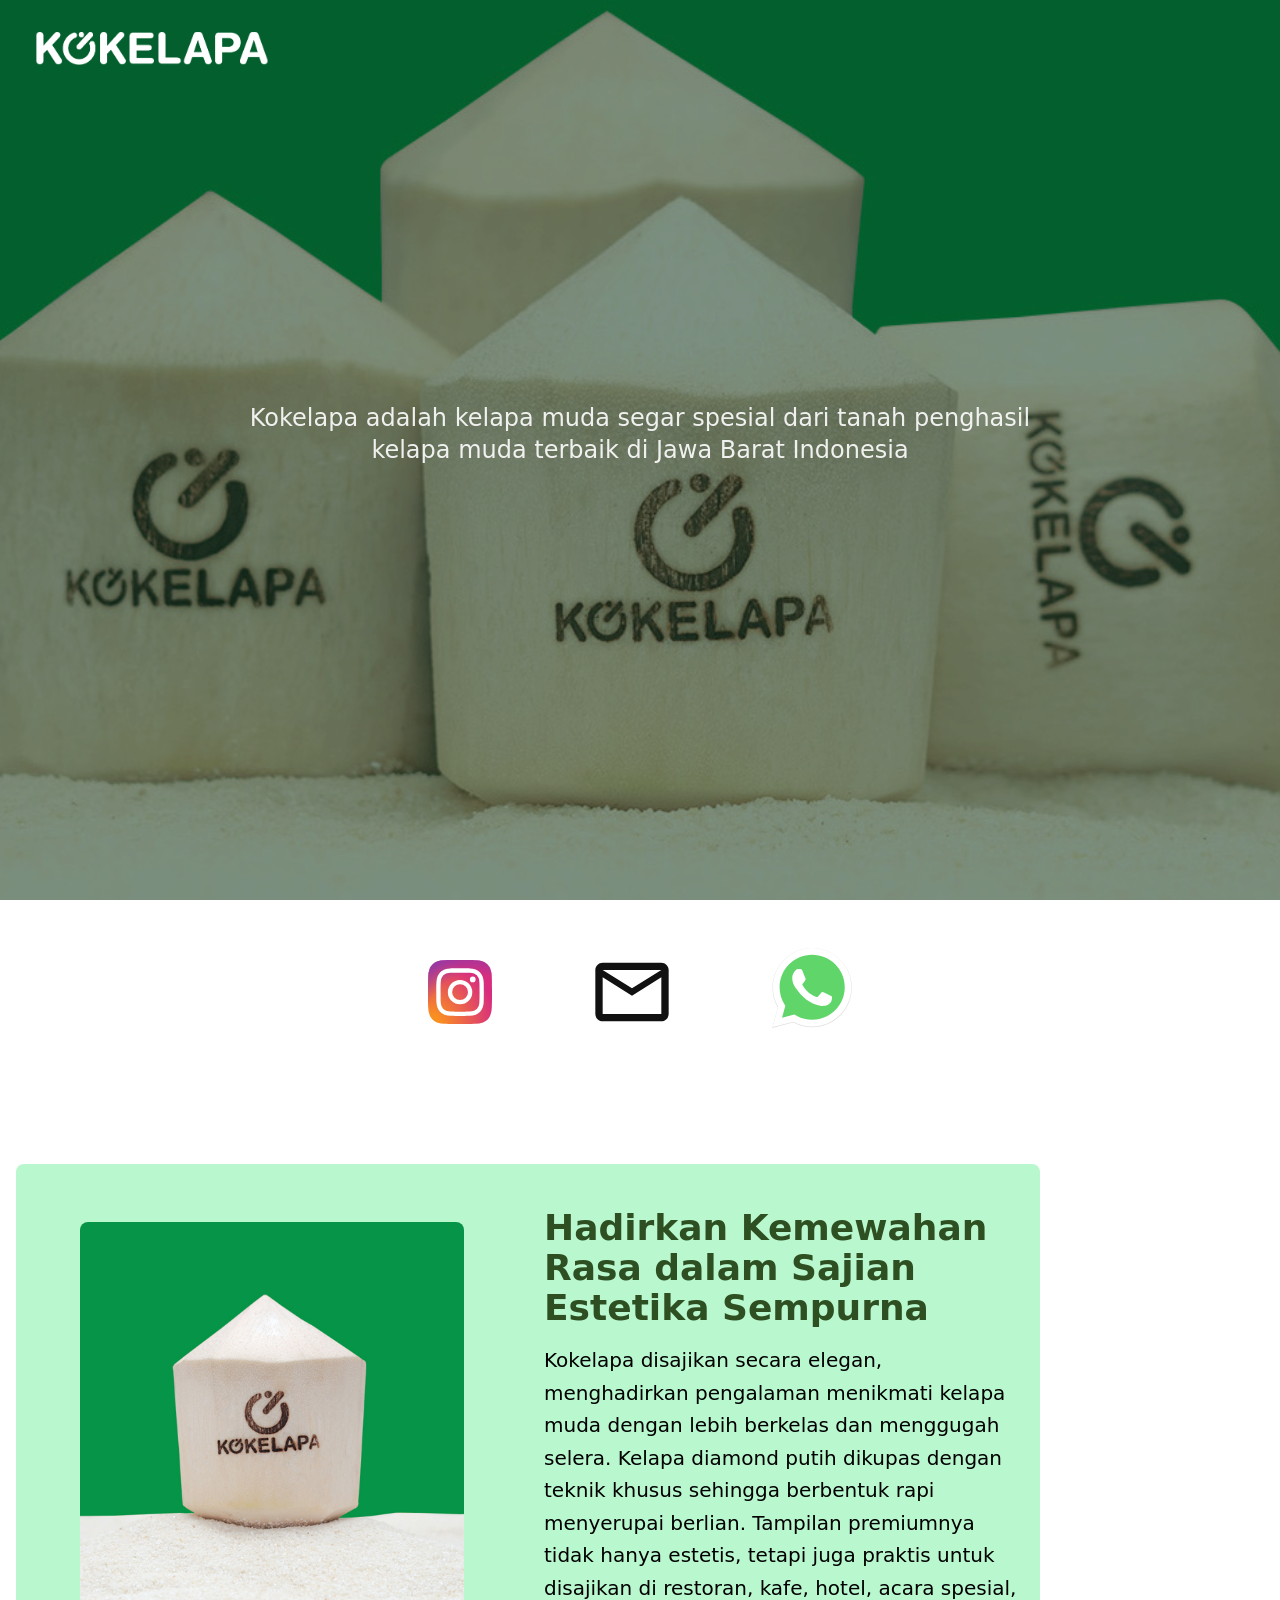
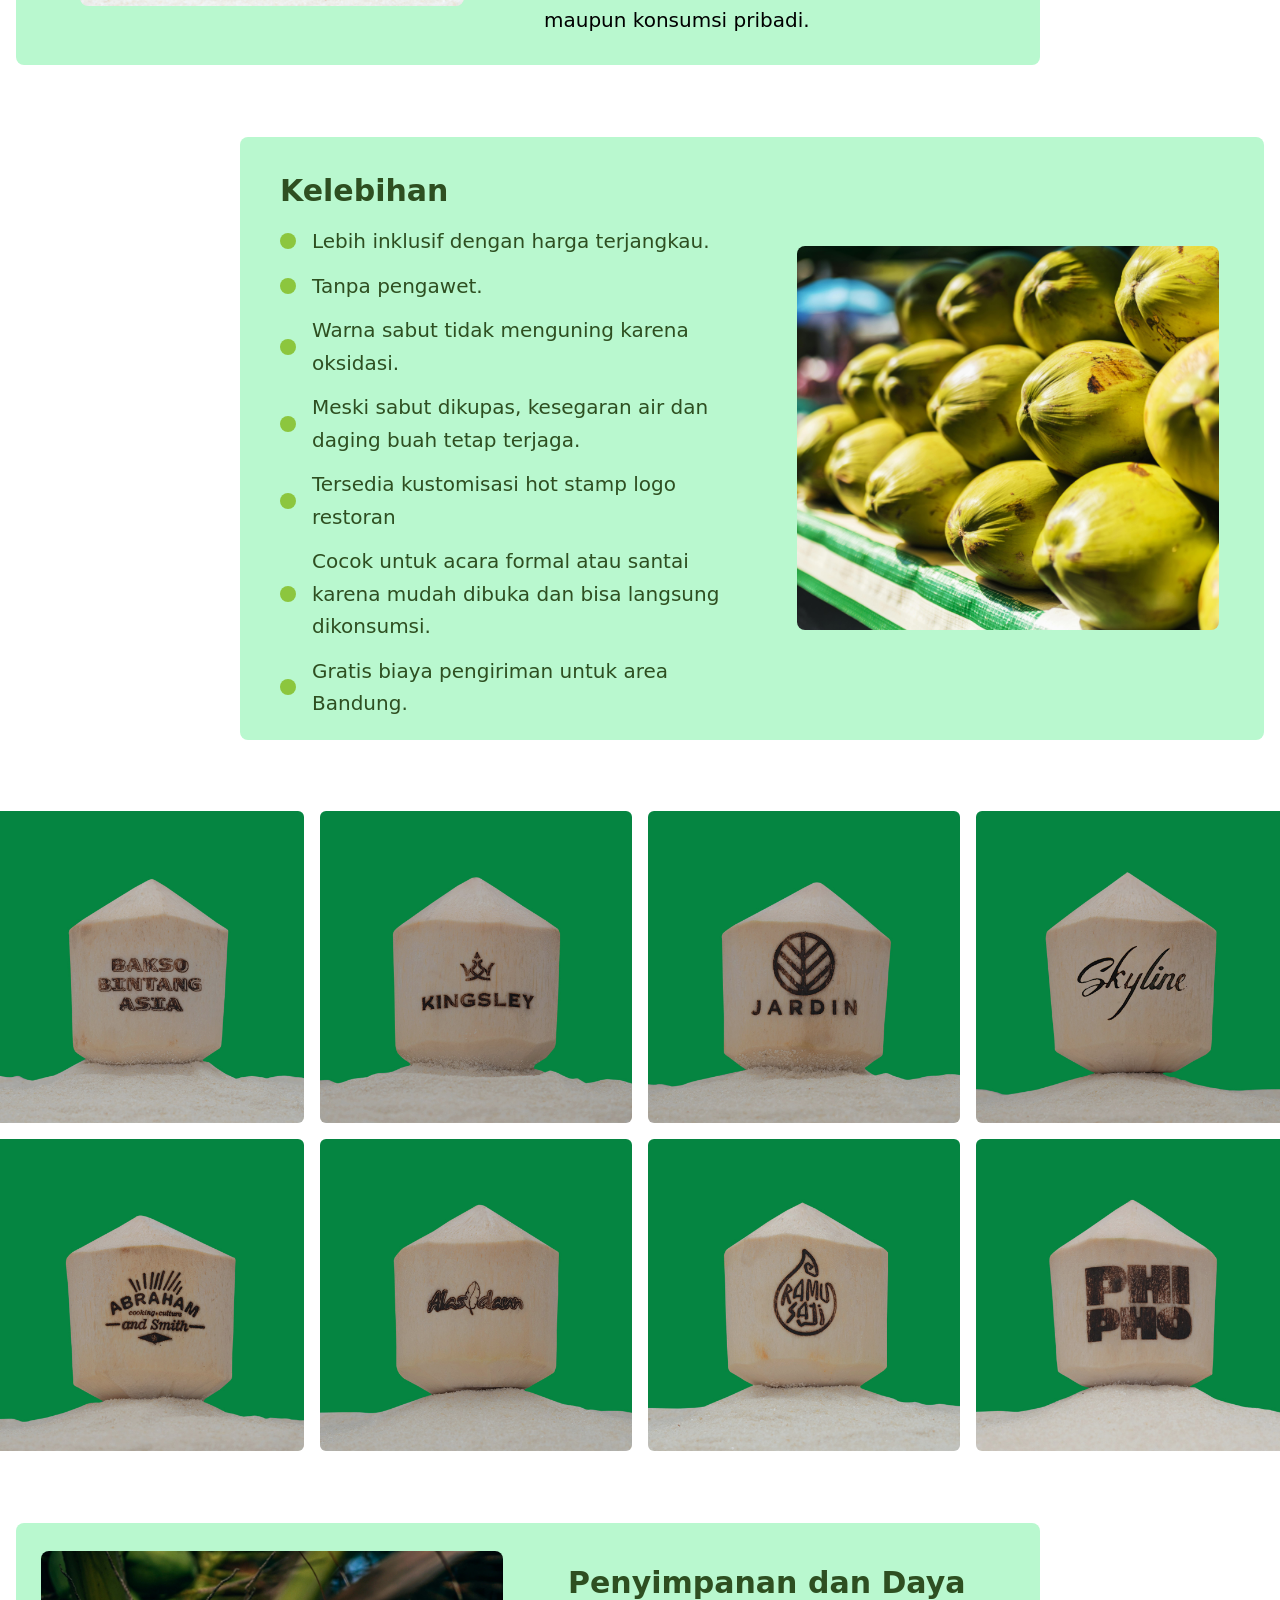
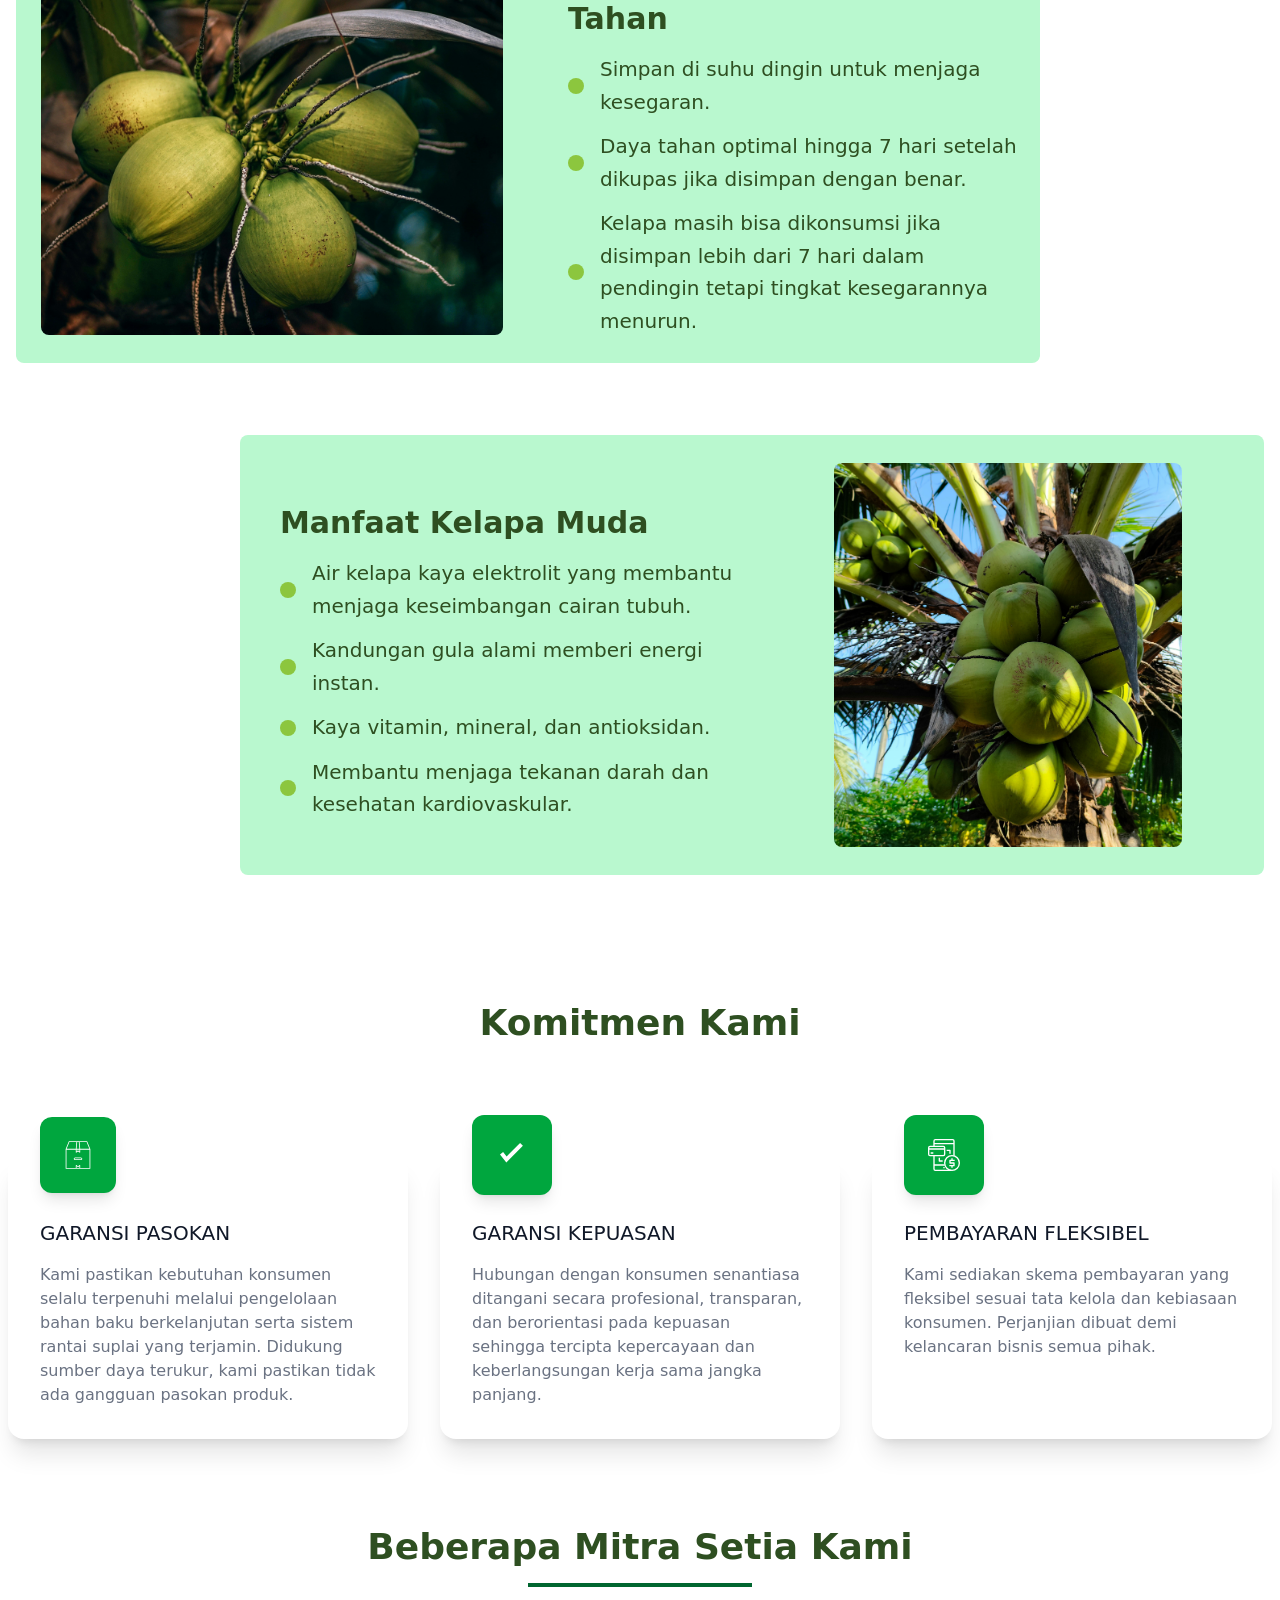
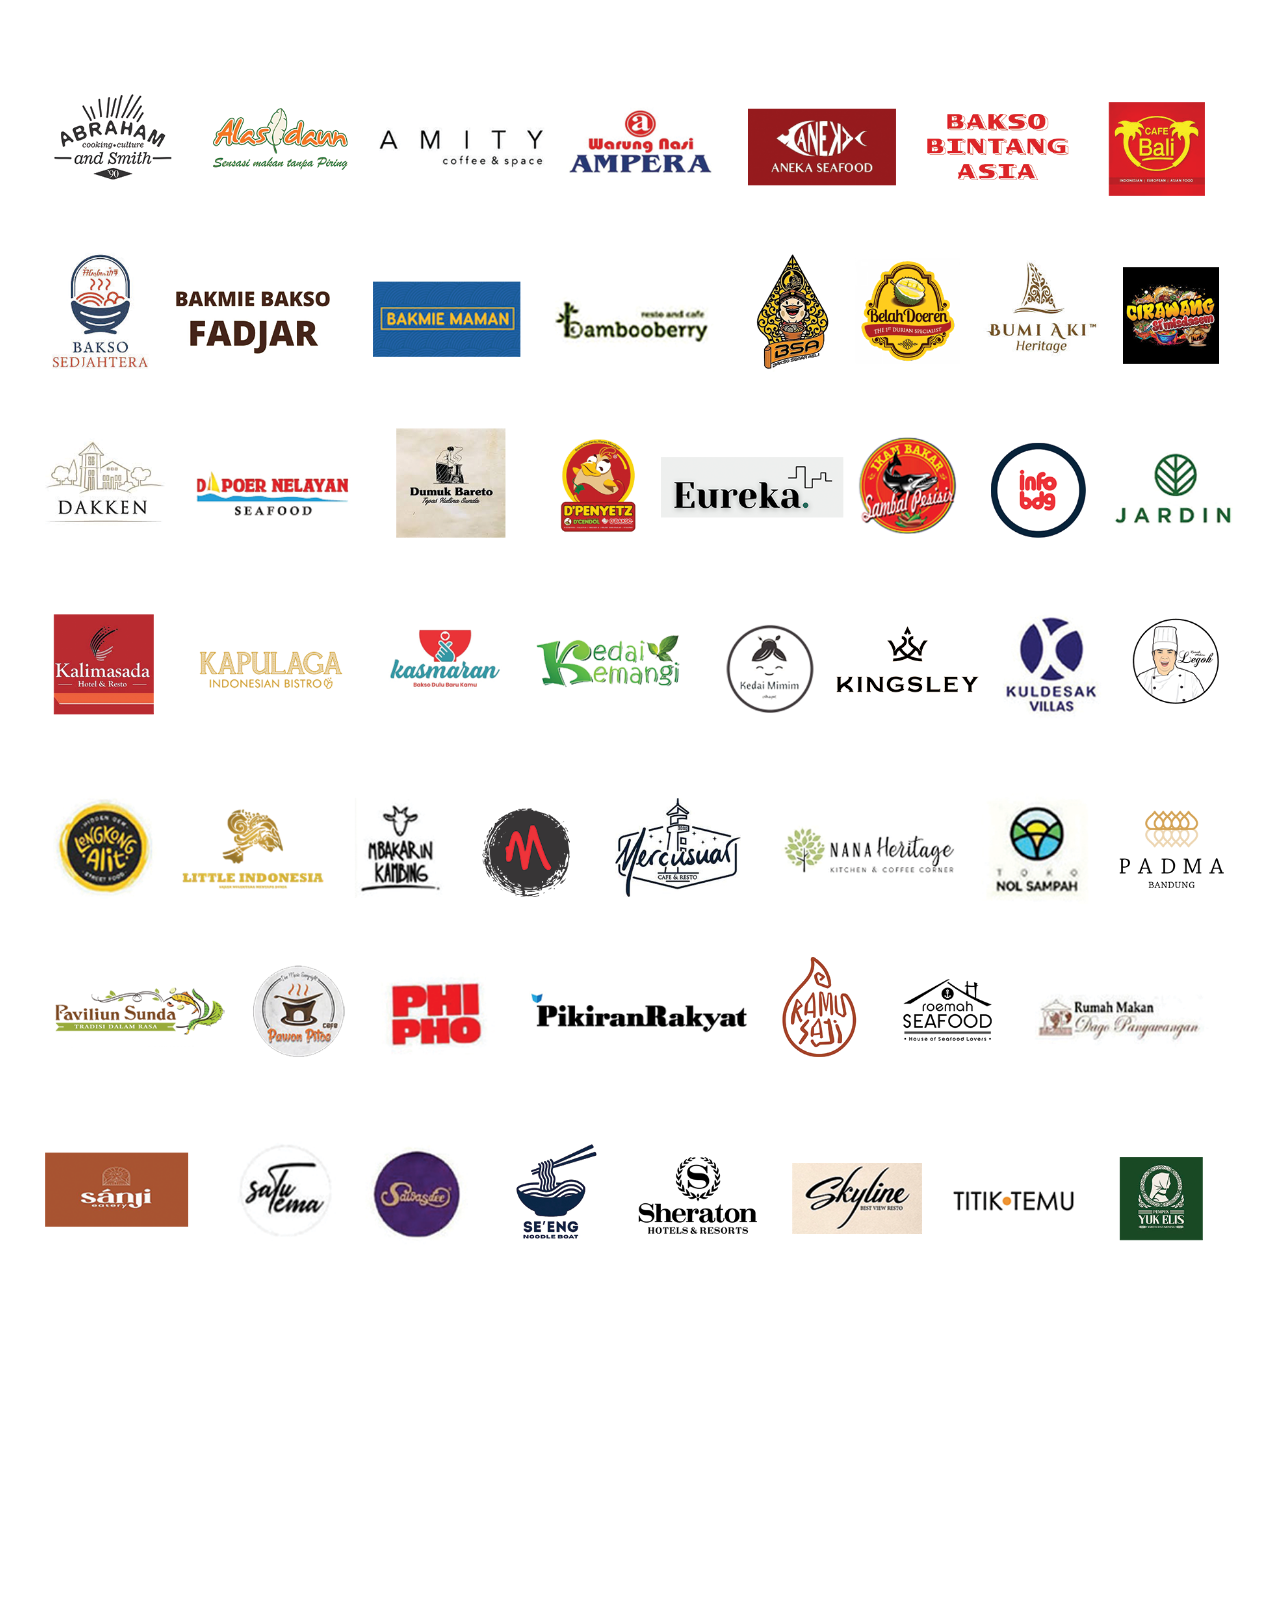
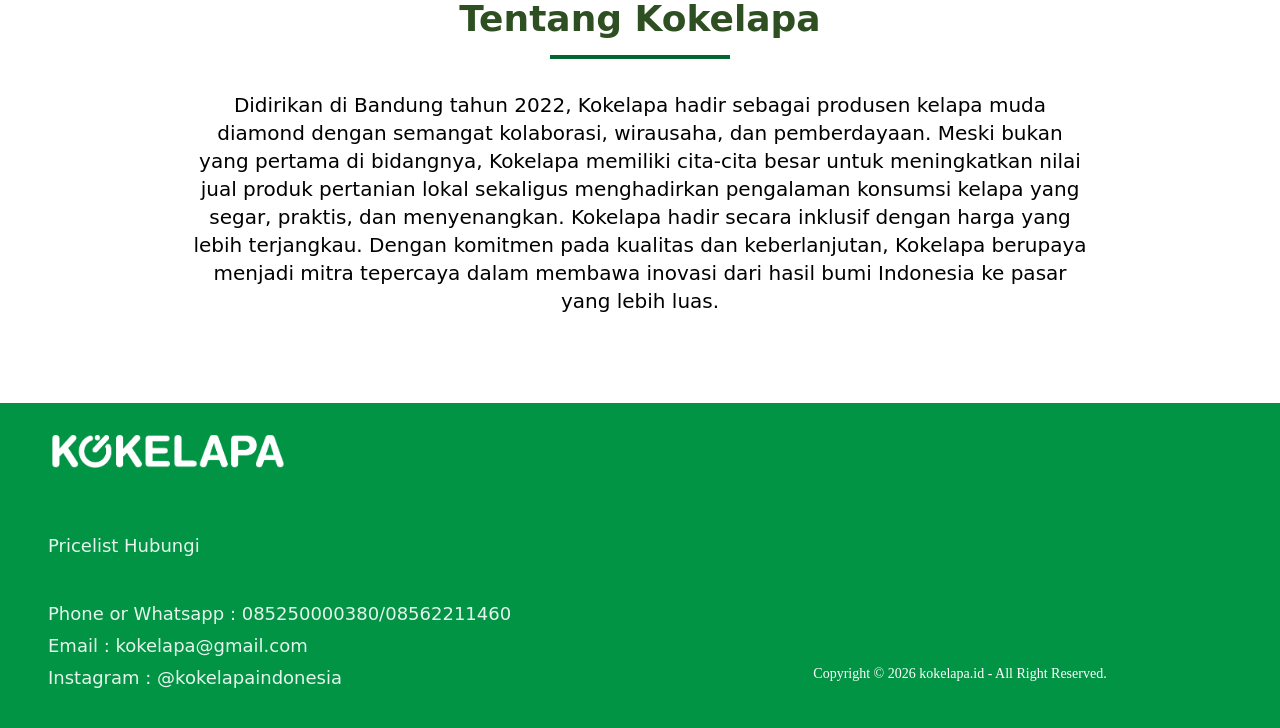
==== commit 33476498: "update revision, later just version english also button for switch" ====
--- a/index.html
+++ b/index.html
@@ -35,10 +35,8 @@
                         <img src="assets/images/logo_kokelapa_white.png" alt="headline" class="w-60 object-cover object-center @xs:@sm:hidden @md:@lg:@xl:@2xl:block">
                     </div>
                 </div>
-
                 <div class="relative z-10 text-center px-4 max-w-4xl">
-                    <h1 class="@xs:@sm:text-3xl @md:@xl:@2xl:text-6xl font-bold text-white mb-4 uppercase tracking-tight">Kelapa muda terbaik di Jawa Barat</h1>
-                    <p class="@xs:@sm:text-base @md:@lg:@xl:@2xl:text-lg text-white/90 mb-8 font-medium">Kokelapa adalah kelapa muda segar spesial dari tanah penghasil kelapa muda terbaik di Jawa Barat</p>
+                    <h1 class="@3xs:@2xs:@xs:@sm:@xs:@sm:text-base @md:@lg:@xl:@2xl:text-2xl text-white/90 mb-8 font-medium">Kokelapa adalah kelapa muda segar spesial dari tanah penghasil kelapa muda terbaik di Jawa Barat Indonesia</h1>
                 </div>
             </div>
         </section>
@@ -49,9 +47,42 @@
             <div class="flex items-center justify-center">
                 <div class="pb-14 relative"> 
                     <div class="max-w-full mx-auto relative py-12"> 
-                        <div class="max-w-xl mx-auto text-center"> 
-                            <h2 class="@xs:@sm:text-2xl @md:@lg:@xl:@2xl:text-4xl font-extrabold text-greenlantern">Fokuslah pada kesuksesan Anda hubungi kami hari ini!</h2><br/>
-                            <button class="block mx-auto my-4 py-2 px-3 rounded-full bg-green-800 text-white font-bold font-PoppinsBold text-base shadow-sm shadow-black hover:scale-105 duration-400">Ayo Berkolaborasi</button>
+                        <div class="max-w-xl mx-auto text-center flex @3xs:@2xs:@xs:@sm:gap-10 @md:@lg:@xl:@xl:@2xl:gap-24"> 
+                            <a class="flex justify-center items-center" href="https://www.instagram.com/kokelapaindonesia/" aria-label="Instagram Kokelapa" target="_blank">
+                                <svg xmlns="http://www.w3.org/2000/svg" class="w-16 h-16" viewBox="0 0 102 102" id="instagram">
+                                    <defs>
+                                        <radialGradient id="a" cx="6.601" cy="99.766" r="129.502" gradientUnits="userSpaceOnUse">
+                                        <stop offset=".09" stop-color="#fa8f21"></stop>
+                                        <stop offset=".78" stop-color="#d82d7e"></stop>
+                                        </radialGradient>
+                                        <radialGradient id="b" cx="70.652" cy="96.49" r="113.963" gradientUnits="userSpaceOnUse">
+                                        <stop offset=".64" stop-color="#8c3aaa" stop-opacity="0"></stop>
+                                        <stop offset="1" stop-color="#8c3aaa"></stop>
+                                        </radialGradient>
+                                    </defs>
+                                    <path fill="url(#a)" d="M25.865,101.639A34.341,34.341,0,0,1,14.312,99.5a19.329,19.329,0,0,1-7.154-4.653A19.181,19.181,0,0,1,2.5,87.694,34.341,34.341,0,0,1,.364,76.142C.061,69.584,0,67.617,0,51s.067-18.577.361-25.14A34.534,34.534,0,0,1,2.5,14.312,19.4,19.4,0,0,1,7.154,7.154,19.206,19.206,0,0,1,14.309,2.5,34.341,34.341,0,0,1,25.862.361C32.422.061,34.392,0,51,0s18.577.067,25.14.361A34.534,34.534,0,0,1,87.691,2.5a19.254,19.254,0,0,1,7.154,4.653A19.267,19.267,0,0,1,99.5,14.309a34.341,34.341,0,0,1,2.14,11.553c.3,6.563.361,8.528.361,25.14s-.061,18.577-.361,25.14A34.5,34.5,0,0,1,99.5,87.694,20.6,20.6,0,0,1,87.691,99.5a34.342,34.342,0,0,1-11.553,2.14c-6.557.3-8.528.361-25.14.361s-18.577-.058-25.134-.361"></path>
+                                    <path fill="url(#b)" d="M25.865,101.639A34.341,34.341,0,0,1,14.312,99.5a19.329,19.329,0,0,1-7.154-4.653A19.181,19.181,0,0,1,2.5,87.694,34.341,34.341,0,0,1,.364,76.142C.061,69.584,0,67.617,0,51s.067-18.577.361-25.14A34.534,34.534,0,0,1,2.5,14.312,19.4,19.4,0,0,1,7.154,7.154,19.206,19.206,0,0,1,14.309,2.5,34.341,34.341,0,0,1,25.862.361C32.422.061,34.392,0,51,0s18.577.067,25.14.361A34.534,34.534,0,0,1,87.691,2.5a19.254,19.254,0,0,1,7.154,4.653A19.267,19.267,0,0,1,99.5,14.309a34.341,34.341,0,0,1,2.14,11.553c.3,6.563.361,8.528.361,25.14s-.061,18.577-.361,25.14A34.5,34.5,0,0,1,99.5,87.694,20.6,20.6,0,0,1,87.691,99.5a34.342,34.342,0,0,1-11.553,2.14c-6.557.3-8.528.361-25.14.361s-18.577-.058-25.134-.361"></path>
+                                    <path fill="#fff" d="M461.114,477.413a12.631,12.631,0,1,1,12.629,12.632,12.631,12.631,0,0,1-12.629-12.632m-6.829,0a19.458,19.458,0,1,0,19.458-19.458,19.457,19.457,0,0,0-19.458,19.458m35.139-20.229a4.547,4.547,0,1,0,4.549-4.545h0a4.549,4.549,0,0,0-4.547,4.545m-30.99,51.074a20.943,20.943,0,0,1-7.037-1.3,12.547,12.547,0,0,1-7.193-7.19,20.923,20.923,0,0,1-1.3-7.037c-.184-3.994-.22-5.194-.22-15.313s.04-11.316.22-15.314a21.082,21.082,0,0,1,1.3-7.037,12.54,12.54,0,0,1,7.193-7.193,20.924,20.924,0,0,1,7.037-1.3c3.994-.184,5.194-.22,15.309-.22s11.316.039,15.314.221a21.082,21.082,0,0,1,7.037,1.3,12.541,12.541,0,0,1,7.193,7.193,20.926,20.926,0,0,1,1.3,7.037c.184,4,.22,5.194.22,15.314s-.037,11.316-.22,15.314a21.023,21.023,0,0,1-1.3,7.037,12.547,12.547,0,0,1-7.193,7.19,20.925,20.925,0,0,1-7.037,1.3c-3.994.184-5.194.22-15.314.22s-11.316-.037-15.309-.22m-.314-68.509a27.786,27.786,0,0,0-9.2,1.76,19.373,19.373,0,0,0-11.083,11.083,27.794,27.794,0,0,0-1.76,9.2c-.187,4.04-.229,5.332-.229,15.623s.043,11.582.229,15.623a27.793,27.793,0,0,0,1.76,9.2,19.374,19.374,0,0,0,11.083,11.083,27.813,27.813,0,0,0,9.2,1.76c4.042.184,5.332.229,15.623.229s11.582-.043,15.623-.229a27.8,27.8,0,0,0,9.2-1.76,19.374,19.374,0,0,0,11.083-11.083,27.716,27.716,0,0,0,1.76-9.2c.184-4.043.226-5.332.226-15.623s-.043-11.582-.226-15.623a27.786,27.786,0,0,0-1.76-9.2,19.379,19.379,0,0,0-11.08-11.083,27.748,27.748,0,0,0-9.2-1.76c-4.041-.185-5.332-.229-15.621-.229s-11.583.043-15.626.229" transform="translate(-422.637 -426.196)"></path>
+                                </svg>
+                            </a>
+                            <a class="flex justify-center items-center" href="mailto:kokelapa@gmail.com" aria-label="Email Kokelapa" target="_blank">
+                                <svg xmlns="http://www.w3.org/2000/svg" class="w-22 h-22" viewBox="0 0 24 24" id="email">
+                                    <path fill="none" d="M0 0h24v24H0V0z"></path>
+                                    <path fill="#111" d="M22 6c0-1.1-.9-2-2-2H4c-1.1 0-2 .9-2 2v12c0 1.1.9 2 2 2h16c1.1 0 2-.9 2-2V6zm-2 0l-8 5-8-5h16zm0 12H4V8l8 5 8-5v10z"></path>
+                                </svg>
+                            </a>
+                            <a href="https://api.whatsapp.com/send/?phone=6285250000380&text=Halo+kokelapa&type=phone_number&app_absent=0" target="_blank" aria-label="Whatsapp Kokelapa">
+                                <svg xmlns="http://www.w3.org/2000/svg" class="w-20 h-20" viewBox="0 0 1219.547 1225.016" id="whatsapp">
+                                    <path fill="#E0E0E0" d="M1041.858 178.02C927.206 63.289 774.753.07 612.325 0 277.617 0 5.232 272.298 5.098 606.991c-.039 106.986 27.915 211.42 81.048 303.476L0 1225.016l321.898-84.406c88.689 48.368 188.547 73.855 290.166 73.896h.258.003c334.654 0 607.08-272.346 607.222-607.023.056-162.208-63.052-314.724-177.689-429.463zm-429.533 933.963h-.197c-90.578-.048-179.402-24.366-256.878-70.339l-18.438-10.93-191.021 50.083 51-186.176-12.013-19.087c-50.525-80.336-77.198-173.175-77.16-268.504.111-278.186 226.507-504.503 504.898-504.503 134.812.056 261.519 52.604 356.814 147.965 95.289 95.36 147.728 222.128 147.688 356.948-.118 278.195-226.522 504.543-504.693 504.543z"></path>
+                                    <linearGradient id="a" x1="609.77" x2="609.77" y1="1190.114" y2="21.084" gradientUnits="userSpaceOnUse">
+                                        <stop offset="0" stop-color="#20b038"></stop>
+                                        <stop offset="1" stop-color="#60d66a"></stop>
+                                    </linearGradient>
+                                    <path fill="#60D66A" d="M27.875 1190.114l82.211-300.18c-50.719-87.852-77.391-187.523-77.359-289.602.133-319.398 260.078-579.25 579.469-579.25 155.016.07 300.508 60.398 409.898 169.891 109.414 109.492 169.633 255.031 169.57 409.812-.133 319.406-260.094 579.281-579.445 579.281-.023 0 .016 0 0 0h-.258c-96.977-.031-192.266-24.375-276.898-70.5l-307.188 80.548z"></path>
+                                    <path fill="#FFF" fill-rule="evenodd" d="M462.273 349.294c-11.234-24.977-23.062-25.477-33.75-25.914-8.742-.375-18.75-.352-28.742-.352-10 0-26.25 3.758-39.992 18.766-13.75 15.008-52.5 51.289-52.5 125.078 0 73.797 53.75 145.102 61.242 155.117 7.5 10 103.758 166.266 256.203 226.383 126.695 49.961 152.477 40.023 179.977 37.523s88.734-36.273 101.234-71.297c12.5-35.016 12.5-65.031 8.75-71.305-3.75-6.25-13.75-10-28.75-17.5s-88.734-43.789-102.484-48.789-23.75-7.5-33.75 7.516c-10 15-38.727 48.773-47.477 58.773-8.75 10.023-17.5 11.273-32.5 3.773-15-7.523-63.305-23.344-120.609-74.438-44.586-39.75-74.688-88.844-83.438-103.859-8.75-15-.938-23.125 6.586-30.602 6.734-6.719 15-17.508 22.5-26.266 7.484-8.758 9.984-15.008 14.984-25.008 5-10.016 2.5-18.773-1.25-26.273s-32.898-81.67-46.234-111.326z" clip-rule="evenodd"></path>
+                                    <path fill="#FFF" d="M1036.898 176.091C923.562 62.677 772.859.185 612.297.114 281.43.114 12.172 269.286 12.039 600.137 12 705.896 39.633 809.13 92.156 900.13L7 1211.067l318.203-83.438c87.672 47.812 186.383 73.008 286.836 73.047h.255.003c330.812 0 600.109-269.219 600.25-600.055.055-160.343-62.328-311.108-175.649-424.53zm-424.601 923.242h-.195c-89.539-.047-177.344-24.086-253.93-69.531l-18.227-10.805-188.828 49.508 50.414-184.039-11.875-18.867c-49.945-79.414-76.312-171.188-76.273-265.422.109-274.992 223.906-498.711 499.102-498.711 133.266.055 258.516 52 352.719 146.266 94.195 94.266 146.031 219.578 145.992 352.852-.118 274.999-223.923 498.749-498.899 498.749z"></path>
+                                </svg>
+                            </a>
                         </div>                     
                     </div>
                 </div>
@@ -132,15 +163,19 @@
 
         <!-- Start Carousel Section -->
         <section class="@container max-w-7xl mx-auto relative mt-18">
-            <div class="flex justify-start items-center overflow-x-auto gap-4 @3xs:@2xs:@xs:@sm:mx-2">
-                <img class="rounded-md @3xs:@2xs:@xs:@sm:w-1/3 @md:@lg:@xl:@2xl:w-1/5 brightness-90" alt="Kokelapa Bakso Bintang Asia" src="assets/images/kokelapa-39.jpg">
-                <img class="rounded-md @3xs:@2xs:@xs:@sm:w-1/3 @md:@lg:@xl:@2xl:w-1/5 brightness-90" alt="Kokalapa Kingsley" src="assets/images/kokelapa-40.jpg">
-                <img class="rounded-md @3xs:@2xs:@xs:@sm:w-1/3 @md:@lg:@xl:@2xl:w-1/5 brightness-90" alt="Kokalapa Jardin" src="assets/images/kokelapa-41.jpg">
-                <img class="rounded-md @3xs:@2xs:@xs:@sm:w-1/3 @md:@lg:@xl:@2xl:w-1/5 brightness-90" alt="Kokalapa Skyline" src="assets/images/kokelapa-42.jpg">
-                <img class="rounded-md @3xs:@2xs:@xs:@sm:w-1/3 @md:@lg:@xl:@2xl:w-1/5 brightness-90" alt="Kokalapa Abraham and Smith" src="assets/images/kokelapa-43.jpg">
-                <img class="rounded-md @3xs:@2xs:@xs:@sm:w-1/3 @md:@lg:@xl:@2xl:w-1/5 brightness-90" alt="Kokalapa Alas Daun" src="assets/images/kokelapa-44.jpg">
-                <img class="rounded-md @3xs:@2xs:@xs:@sm:w-1/3 @md:@lg:@xl:@2xl:w-1/5 brightness-90" alt="Kokalapa Ramu Saji" src="assets/images/kokelapa-45.jpg">
-                <img class="rounded-md @3xs:@2xs:@xs:@sm:w-1/3 @md:@lg:@xl:@2xl:w-1/5 brightness-90" alt="Kokalapa Phi Pho" src="assets/images/kokelapa-46.jpg">
+            <div class="grid grid-cols-4 gap-4 @3xs:@2xs:@xs:@sm:mx-4">
+                <div class="col-span-4 flex justify-center @3xs:@2xs:@xs:@sm:gap-1 @md:@lg:@xl:@2xl:gap-4">
+                    <img class="rounded-md @3xs:@2xs:@xs:@sm:w-1/4 @md:@lg:@xl:@2xl:w-1/4 brightness-90" alt="Kokelapa Bakso Bintang Asia" src="assets/images/kokelapa-39.jpg">
+                    <img class="rounded-md @3xs:@2xs:@xs:@sm:w-1/4 @md:@lg:@xl:@2xl:w-1/4 brightness-90" alt="Kokalapa Kingsley" src="assets/images/kokelapa-40.jpg">
+                    <img class="rounded-md @3xs:@2xs:@xs:@sm:w-1/4 @md:@lg:@xl:@2xl:w-1/4 brightness-90" alt="Kokalapa Jardin" src="assets/images/kokelapa-41.jpg">
+                    <img class="rounded-md @3xs:@2xs:@xs:@sm:w-1/4 @md:@lg:@xl:@2xl:w-1/4 brightness-90" alt="Kokalapa Skyline" src="assets/images/kokelapa-42.jpg">
+                </div>
+                <div class="col-span-4 flex justify-center @3xs:@2xs:@xs:@sm:gap-1 @md:@lg:@xl:@2xl:gap-4">
+                    <img class="rounded-md @3xs:@2xs:@xs:@sm:w-1/4 @md:@lg:@xl:@2xl:w-1/4 brightness-90" alt="Kokalapa Abraham and Smith" src="assets/images/kokelapa-43.jpg">
+                    <img class="rounded-md @3xs:@2xs:@xs:@sm:w-1/4 @md:@lg:@xl:@2xl:w-1/4 brightness-90" alt="Kokalapa Alas Daun" src="assets/images/kokelapa-44.jpg">
+                    <img class="rounded-md @3xs:@2xs:@xs:@sm:w-1/4 @md:@lg:@xl:@2xl:w-1/4 brightness-90" alt="Kokalapa Ramu Saji" src="assets/images/kokelapa-45.jpg">
+                    <img class="rounded-md @3xs:@2xs:@xs:@sm:w-1/4 @md:@lg:@xl:@2xl:w-1/4 brightness-90" alt="Kokalapa Phi Pho" src="assets/images/kokelapa-46.jpg">
+                </div>
             </div>
         </section>         
         <!-- End Carousel Section -->
@@ -219,10 +254,9 @@
         <!-- Start Why Choise Us Section -->
         <section class="@container max-w-7xl mx-auto relative mt-18"> 
             <div class="pb-14 relative"> 
-                <div class="max-w-full mx-auto px-4 @3xs:@2xs:@xs:@sm:py-14 @md:@lg:@xl:@xl:@2xl:py-24 relative"> 
-                    <div class="max-w-4xl mx-auto text-center"> 
+                <div class="max-w-full mx-auto px-4 @3xs:@2xs:@xs:@sm:py-6 @md:@lg:@xl:@xl:@2xl:py-14 relative"> 
+                    <div class="max-w-4xl mx-auto text-center flex justify-center items-center"> 
                         <h2 class="text-3xl font-extrabold text-greenlantern sm:text-4xl">Komitmen Kami</h2><br/>
-                        <p class="@3xs:@2xs:@xs:@sm:text-base @md:@lg:@xl:@xl:@2xl:text-xl font-medium text-black">Ada banyak pemasok produk kelapa, mengapa Anda harus memilih Kokelapa ?</p> 
                     </div>                     
                 </div>                 
             </div>
@@ -284,7 +318,7 @@
                 </div>                 
             </div>
             <div class="mx-auto relative mb-14">
-                <div class="max-w-full mx-auto px-4 flex justify-start items-center overflow-x-auto gap-4 3xs:@2xs:@xs:@sm:mx-2 @md:@lg:@xl:@xl:@2xl:py-10 relative"> 
+                <div class="max-w-full mx-auto px-4 block gap-4 3xs:@2xs:@xs:@sm:mx-2 @md:@lg:@xl:@xl:@2xl:py-10 relative"> 
                     <img src="assets/images/partner-1.png" alt="kokelapa partner" class="w-full rounded-lg object-cover object-center"/>
                     <img src="assets/images/partner-2.png" alt="kokelapa partner" class="w-full rounded-lg object-cover object-center"/>
                 </div>
@@ -322,9 +356,9 @@
                     </div>
                     <div class="@3xs:@2xs:@xs:@sm:py-4 @3xs:@2xs:@xs:@sm:mx-4 @md:@lg:@xl:@xl:@2xl:px-8 @md:@lg:@xl:@xl:@2xl:py-8 block @3xs:@2xs:@xs:@sm:text-center @md:@lg:@xl:@xl:@2xl:text-left">
                         <p class="@3xs:@2xs:@xs:@sm:text-base @md:@lg:@xl:@2xl:text-lg text-white/90 @3xs:@2xs:@xs:@sm:mb-4 @md:@lg:@xl:@2xl:mb-10 font-medium">Pricelist Hubungi</p>
-                        <p class="@3xs:@2xs:@xs:@sm:text-sm @md:@lg:@xl:@2xl:text-lg text-white/90 mb-1 font-medium">Phone or Whatsapp	: 085250000380/08562211460</p>
-                        <p class="@3xs:@2xs:@xs:@sm:text-sm @md:@lg:@xl:@2xl:text-lg text-white/90 mb-1 font-medium">Email			    : kokelapa@gmail.com</p>
-                        <a href="https://www.instagram.com/kokelapaindonesia/" aria-label="Instagram Kokelapa" target="_blank"><p class="@xs:@sm:text-base @md:@lg:@xl:@2xl:text-lg text-white/90 mb-1 font-medium">Instagram 		    : @kokelapaindonesia</p></a>
+                        <p class="@3xs:@2xs:@xs:@sm:text-sm @md:@lg:@xl:@2xl:text-lg text-white/90 mb-1 font-medium">Phone or Whatsapp	: <a href="https://api.whatsapp.com/send/?phone=6285250000380&text=Halo+kokelapa&type=phone_number&app_absent=0" aria-label="Email Kokelapa" target="_blank">085250000380/08562211460</a></p>
+                        <p class="@3xs:@2xs:@xs:@sm:text-sm @md:@lg:@xl:@2xl:text-lg text-white/90 mb-1 font-medium">Email			    : <a href="mailto:kokelapa@gmail.com" aria-label="Email Kokelapa" target="_blank">kokelapa@gmail.com</a></p>
+                        <p class="@xs:@sm:text-base @md:@lg:@xl:@2xl:text-lg text-white/90 mb-1 font-medium">Instagram 		            : <a href="https://www.instagram.com/kokelapaindonesia/" aria-label="Instagram Kokelapa" target="_blank">@kokelapaindonesia</a></p>
                     </div>
                 </div>
                 <div class="@md:@lg:@xl:@xl:@2xl:col-span-3 py-1 flex items-end justify-center @3xs:@2xs:@xs:@sm:my-6 @md:@lg:@xl:@2xl:my-10 order-last">
--- a/assets/css/style.css
+++ b/assets/css/style.css
@@ -11,25 +11,14 @@
     --color-green-600: oklch(62.7% 0.194 149.214);
     --color-green-700: oklch(52.7% 0.154 150.069);
     --color-green-800: oklch(44.8% 0.119 151.328);
-    --color-blue-400: oklch(70.7% 0.165 254.624);
-    --color-blue-500: oklch(62.3% 0.214 259.815);
-    --color-blue-600: oklch(54.6% 0.245 262.881);
-    --color-indigo-400: oklch(67.3% 0.182 276.935);
-    --color-indigo-700: oklch(45.7% 0.24 277.023);
-    --color-gray-300: oklch(87.2% 0.01 258.338);
-    --color-gray-400: oklch(70.7% 0.022 261.325);
     --color-gray-500: oklch(55.1% 0.027 264.364);
-    --color-gray-700: oklch(37.3% 0.034 259.733);
     --color-gray-900: oklch(21% 0.034 264.665);
     --color-black: #000;
     --color-white: #fff;
     --spacing: 0.25rem;
-    --container-md: 28rem;
     --container-xl: 36rem;
     --container-4xl: 56rem;
     --container-7xl: 80rem;
-    --text-xs: 0.75rem;
-    --text-xs--line-height: calc(1 / 0.75);
     --text-sm: 0.875rem;
     --text-sm--line-height: calc(1.25 / 0.875);
     --text-base: 1rem;
@@ -44,15 +33,9 @@
     --text-3xl--line-height: calc(2.25 / 1.875);
     --text-4xl: 2.25rem;
     --text-4xl--line-height: calc(2.5 / 2.25);
-    --text-6xl: 3.75rem;
-    --text-6xl--line-height: 1;
-    --font-weight-thin: 100;
     --font-weight-normal: 400;
     --font-weight-medium: 500;
-    --font-weight-bold: 700;
     --font-weight-extrabold: 800;
-    --tracking-tight: -0.025em;
-    --leading-tight: 1.25;
     --leading-relaxed: 1.625;
     --radius-md: 0.375rem;
     --radius-lg: 0.5rem;
@@ -64,7 +47,6 @@
     --color-greenlime: #8cc63e;
     --color-greenpick: #009444;
     --font-PoppinsMedium: PoppinsMedium, "sans-serif";
-    --font-PoppinsBold: PoppinsBold, "sans-serif";
   }
 }
 @layer base {
@@ -219,17 +201,6 @@
   .\@container {
     container-type: inline-size;
   }
-  .sr-only {
-    position: absolute;
-    width: 1px;
-    height: 1px;
-    padding: 0;
-    margin: -1px;
-    overflow: hidden;
-    clip-path: inset(50%);
-    white-space: nowrap;
-    border-width: 0;
-  }
   .absolute {
     position: absolute;
   }
@@ -260,63 +231,33 @@
   .order-last {
     order: 9999;
   }
-  .col-span-3 {
-    grid-column: span 3 / span 3;
-  }
-  .mx-2 {
-    margin-inline: calc(var(--spacing) * 2);
+  .col-span-4 {
+    grid-column: span 4 / span 4;
   }
   .mx-auto {
     margin-inline: auto;
   }
-  .my-4 {
-    margin-block: calc(var(--spacing) * 4);
-  }
   .my-6 {
     margin-block: calc(var(--spacing) * 6);
   }
-  .my-10 {
-    margin-block: calc(var(--spacing) * 10);
-  }
-  .mt-0 {
-    margin-top: calc(var(--spacing) * 0);
-  }
-  .mt-3 {
-    margin-top: calc(var(--spacing) * 3);
-  }
   .mt-4 {
     margin-top: calc(var(--spacing) * 4);
   }
   .mt-10 {
     margin-top: calc(var(--spacing) * 10);
   }
-  .mt-12 {
-    margin-top: calc(var(--spacing) * 12);
-  }
   .mt-18 {
     margin-top: calc(var(--spacing) * 18);
   }
   .mb-1 {
     margin-bottom: calc(var(--spacing) * 1);
   }
-  .mb-4 {
-    margin-bottom: calc(var(--spacing) * 4);
-  }
   .mb-8 {
     margin-bottom: calc(var(--spacing) * 8);
   }
-  .mb-10 {
-    margin-bottom: calc(var(--spacing) * 10);
-  }
-  .mb-12 {
-    margin-bottom: calc(var(--spacing) * 12);
-  }
   .mb-14 {
     margin-bottom: calc(var(--spacing) * 14);
   }
-  .ml-4 {
-    margin-left: calc(var(--spacing) * 4);
-  }
   .block {
     display: block;
   }
@@ -335,9 +276,6 @@
   .h-4 {
     height: calc(var(--spacing) * 4);
   }
-  .h-5 {
-    height: calc(var(--spacing) * 5);
-  }
   .h-6 {
     height: calc(var(--spacing) * 6);
   }
@@ -347,9 +285,15 @@
   .h-9 {
     height: calc(var(--spacing) * 9);
   }
+  .h-16 {
+    height: calc(var(--spacing) * 16);
+  }
   .h-20 {
     height: calc(var(--spacing) * 20);
   }
+  .h-22 {
+    height: calc(var(--spacing) * 22);
+  }
   .h-96 {
     height: calc(var(--spacing) * 96);
   }
@@ -367,6 +311,15 @@
   }
   .w-9 {
     width: calc(var(--spacing) * 9);
+  }
+  .w-16 {
+    width: calc(var(--spacing) * 16);
+  }
+  .w-20 {
+    width: calc(var(--spacing) * 20);
+  }
+  .w-22 {
+    width: calc(var(--spacing) * 22);
   }
   .w-60 {
     width: calc(var(--spacing) * 60);
@@ -408,9 +361,6 @@
   .grid-cols-4 {
     grid-template-columns: repeat(4, minmax(0, 1fr));
   }
-  .grid-cols-6 {
-    grid-template-columns: repeat(6, minmax(0, 1fr));
-  }
   .flex-col {
     flex-direction: column;
   }
@@ -420,9 +370,6 @@
   .items-end {
     align-items: flex-end;
   }
-  .items-start {
-    align-items: flex-start;
-  }
   .justify-center {
     justify-content: center;
   }
@@ -443,9 +390,6 @@
   }
   .overflow-hidden {
     overflow: hidden;
-  }
-  .overflow-x-auto {
-    overflow-x: auto;
   }
   .rounded-2xl {
     border-radius: var(--radius-2xl);
@@ -469,12 +413,6 @@
   .border-t-4 {
     border-top-style: var(--tw-border-style);
     border-top-width: 4px;
-  }
-  .border-transparent {
-    border-color: transparent;
-  }
-  .border-white {
-    border-color: var(--color-white);
   }
   .border-t-green-800 {
     border-top-color: var(--color-green-800);
@@ -485,9 +423,6 @@
       background-color: color-mix(in oklab, var(--color-black) 20%, transparent);
     }
   }
-  .bg-blue-500 {
-    background-color: var(--color-blue-500);
-  }
   .bg-green-200 {
     background-color: var(--color-green-200);
   }
@@ -497,9 +432,6 @@
   .bg-green-700 {
     background-color: var(--color-green-700);
   }
-  .bg-green-800 {
-    background-color: var(--color-green-800);
-  }
   .bg-greenlime {
     background-color: var(--color-greenlime);
   }
@@ -527,15 +459,9 @@
   .p-7 {
     padding: calc(var(--spacing) * 7);
   }
-  .px-3 {
-    padding-inline: calc(var(--spacing) * 3);
-  }
   .px-4 {
     padding-inline: calc(var(--spacing) * 4);
   }
-  .px-5 {
-    padding-inline: calc(var(--spacing) * 5);
-  }
   .px-6 {
     padding-inline: calc(var(--spacing) * 6);
   }
@@ -545,9 +471,6 @@
   .py-1 {
     padding-block: calc(var(--spacing) * 1);
   }
-  .py-2 {
-    padding-block: calc(var(--spacing) * 2);
-  }
   .py-3 {
     padding-block: calc(var(--spacing) * 3);
   }
@@ -557,45 +480,23 @@
   .py-8 {
     padding-block: calc(var(--spacing) * 8);
   }
-  .py-10 {
-    padding-block: calc(var(--spacing) * 10);
-  }
   .py-12 {
     padding-block: calc(var(--spacing) * 12);
   }
   .pt-16 {
     padding-top: calc(var(--spacing) * 16);
   }
-  .pb-1 {
-    padding-bottom: calc(var(--spacing) * 1);
-  }
   .pb-8 {
     padding-bottom: calc(var(--spacing) * 8);
   }
-  .pb-9 {
-    padding-bottom: calc(var(--spacing) * 9);
-  }
   .pb-14 {
     padding-bottom: calc(var(--spacing) * 14);
   }
-  .pb-28 {
-    padding-bottom: calc(var(--spacing) * 28);
-  }
   .text-center {
     text-align: center;
   }
-  .text-left {
-    text-align: left;
-  }
-  .font-PoppinsBold {
-    font-family: var(--font-PoppinsBold);
-  }
   .font-PoppinsMedium {
     font-family: var(--font-PoppinsMedium);
-  }
-  .text-2xl {
-    font-size: var(--text-2xl);
-    line-height: var(--tw-leading, var(--text-2xl--line-height));
   }
   .text-3xl {
     font-size: var(--text-3xl);
@@ -617,21 +518,10 @@
     font-size: var(--text-xl);
     line-height: var(--tw-leading, var(--text-xl--line-height));
   }
-  .text-xs {
-    font-size: var(--text-xs);
-    line-height: var(--tw-leading, var(--text-xs--line-height));
-  }
-  .text-\[8px\] {
-    font-size: 8px;
-  }
   .leading-relaxed {
     --tw-leading: var(--leading-relaxed);
     line-height: var(--leading-relaxed);
   }
-  .font-bold {
-    --tw-font-weight: var(--font-weight-bold);
-    font-weight: var(--font-weight-bold);
-  }
   .font-extrabold {
     --tw-font-weight: var(--font-weight-extrabold);
     font-weight: var(--font-weight-extrabold);
@@ -644,22 +534,8 @@
     --tw-font-weight: var(--font-weight-normal);
     font-weight: var(--font-weight-normal);
   }
-  .font-thin {
-    --tw-font-weight: var(--font-weight-thin);
-    font-weight: var(--font-weight-thin);
-  }
-  .tracking-tight {
-    --tw-tracking: var(--tracking-tight);
-    letter-spacing: var(--tracking-tight);
-  }
   .text-black {
     color: var(--color-black);
-  }
-  .text-blue-600 {
-    color: var(--color-blue-600);
-  }
-  .text-gray-400 {
-    color: var(--color-gray-400);
   }
   .text-gray-500 {
     color: var(--color-gray-500);
@@ -679,14 +555,6 @@
       color: color-mix(in oklab, var(--color-white) 90%, transparent);
     }
   }
-  .uppercase {
-    text-transform: uppercase;
-  }
-  .placeholder-gray-500 {
-    &::placeholder {
-      color: var(--color-gray-500);
-    }
-  }
   .opacity-80 {
     opacity: 80%;
   }
@@ -694,132 +562,16 @@
     --tw-shadow: 0 10px 15px -3px var(--tw-shadow-color, rgb(0 0 0 / 0.1)), 0 4px 6px -4px var(--tw-shadow-color, rgb(0 0 0 / 0.1));
     box-shadow: var(--tw-inset-shadow), var(--tw-inset-ring-shadow), var(--tw-ring-offset-shadow), var(--tw-ring-shadow), var(--tw-shadow);
   }
-  .shadow-sm {
-    --tw-shadow: 0 1px 3px 0 var(--tw-shadow-color, rgb(0 0 0 / 0.1)), 0 1px 2px -1px var(--tw-shadow-color, rgb(0 0 0 / 0.1));
-    box-shadow: var(--tw-inset-shadow), var(--tw-inset-ring-shadow), var(--tw-ring-offset-shadow), var(--tw-ring-shadow), var(--tw-shadow);
-  }
   .shadow-xl {
     --tw-shadow: 0 20px 25px -5px var(--tw-shadow-color, rgb(0 0 0 / 0.1)), 0 8px 10px -6px var(--tw-shadow-color, rgb(0 0 0 / 0.1));
     box-shadow: var(--tw-inset-shadow), var(--tw-inset-ring-shadow), var(--tw-ring-offset-shadow), var(--tw-ring-shadow), var(--tw-shadow);
   }
-  .shadow-black {
-    --tw-shadow-color: #000;
-    @supports (color: color-mix(in lab, red, red)) {
-      --tw-shadow-color: color-mix(in oklab, var(--color-black) var(--tw-shadow-alpha), transparent);
-    }
-  }
   .brightness-90 {
     --tw-brightness: brightness(90%);
     filter: var(--tw-blur,) var(--tw-brightness,) var(--tw-contrast,) var(--tw-grayscale,) var(--tw-hue-rotate,) var(--tw-invert,) var(--tw-saturate,) var(--tw-sepia,) var(--tw-drop-shadow,);
   }
   .filter {
     filter: var(--tw-blur,) var(--tw-brightness,) var(--tw-contrast,) var(--tw-grayscale,) var(--tw-hue-rotate,) var(--tw-invert,) var(--tw-saturate,) var(--tw-sepia,) var(--tw-drop-shadow,);
-  }
-  .duration-400 {
-    --tw-duration: 400ms;
-    transition-duration: 400ms;
-  }
-  .hover\:scale-105 {
-    &:hover {
-      @media (hover: hover) {
-        --tw-scale-x: 105%;
-        --tw-scale-y: 105%;
-        --tw-scale-z: 105%;
-        scale: var(--tw-scale-x) var(--tw-scale-y);
-      }
-    }
-  }
-  .hover\:bg-indigo-400 {
-    &:hover {
-      @media (hover: hover) {
-        background-color: var(--color-indigo-400);
-      }
-    }
-  }
-  .hover\:text-white {
-    &:hover {
-      @media (hover: hover) {
-        color: var(--color-white);
-      }
-    }
-  }
-  .focus\:ring-2 {
-    &:focus {
-      --tw-ring-shadow: var(--tw-ring-inset,) 0 0 0 calc(2px + var(--tw-ring-offset-width)) var(--tw-ring-color, currentcolor);
-      box-shadow: var(--tw-inset-shadow), var(--tw-inset-ring-shadow), var(--tw-ring-offset-shadow), var(--tw-ring-shadow), var(--tw-shadow);
-    }
-  }
-  .focus\:ring-white {
-    &:focus {
-      --tw-ring-color: var(--color-white);
-    }
-  }
-  .focus\:ring-offset-2 {
-    &:focus {
-      --tw-ring-offset-width: 2px;
-      --tw-ring-offset-shadow: var(--tw-ring-inset,) 0 0 0 var(--tw-ring-offset-width) var(--tw-ring-offset-color);
-    }
-  }
-  .focus\:ring-offset-indigo-700 {
-    &:focus {
-      --tw-ring-offset-color: var(--color-indigo-700);
-    }
-  }
-  .focus\:outline-none {
-    &:focus {
-      --tw-outline-style: none;
-      outline-style: none;
-    }
-  }
-  .sm\:mx-auto {
-    @media (width >= 40rem) {
-      margin-inline: auto;
-    }
-  }
-  .sm\:mt-0 {
-    @media (width >= 40rem) {
-      margin-top: calc(var(--spacing) * 0);
-    }
-  }
-  .sm\:ml-3 {
-    @media (width >= 40rem) {
-      margin-left: calc(var(--spacing) * 3);
-    }
-  }
-  .sm\:flex {
-    @media (width >= 40rem) {
-      display: flex;
-    }
-  }
-  .sm\:w-auto {
-    @media (width >= 40rem) {
-      width: auto;
-    }
-  }
-  .sm\:w-full {
-    @media (width >= 40rem) {
-      width: 100%;
-    }
-  }
-  .sm\:max-w-md {
-    @media (width >= 40rem) {
-      max-width: var(--container-md);
-    }
-  }
-  .sm\:px-6 {
-    @media (width >= 40rem) {
-      padding-inline: calc(var(--spacing) * 6);
-    }
-  }
-  .sm\:px-12 {
-    @media (width >= 40rem) {
-      padding-inline: calc(var(--spacing) * 12);
-    }
-  }
-  .sm\:py-16 {
-    @media (width >= 40rem) {
-      padding-block: calc(var(--spacing) * 16);
-    }
   }
   .sm\:text-4xl {
     @media (width >= 40rem) {
@@ -827,21 +579,6 @@
       line-height: var(--tw-leading, var(--text-4xl--line-height));
     }
   }
-  .md\:mx-0 {
-    @media (width >= 48rem) {
-      margin-inline: calc(var(--spacing) * 0);
-    }
-  }
-  .md\:hidden {
-    @media (width >= 48rem) {
-      display: none;
-    }
-  }
-  .md\:object-scale-down {
-    @media (width >= 48rem) {
-      object-fit: scale-down;
-    }
-  }
   .md\:px-8 {
     @media (width >= 48rem) {
       padding-inline: calc(var(--spacing) * 8);
@@ -853,51 +590,11 @@
       line-height: var(--tw-leading, var(--text-xl--line-height));
     }
   }
-  .lg\:mx-0 {
-    @media (width >= 64rem) {
-      margin-inline: calc(var(--spacing) * 0);
-    }
-  }
-  .lg\:mt-0 {
-    @media (width >= 64rem) {
-      margin-top: calc(var(--spacing) * 0);
-    }
-  }
-  .lg\:ml-8 {
-    @media (width >= 64rem) {
-      margin-left: calc(var(--spacing) * 8);
-    }
-  }
-  .lg\:flex {
-    @media (width >= 64rem) {
-      display: flex;
-    }
-  }
-  .lg\:hidden {
-    @media (width >= 64rem) {
-      display: none;
-    }
-  }
-  .lg\:w-0 {
-    @media (width >= 64rem) {
-      width: calc(var(--spacing) * 0);
-    }
-  }
-  .lg\:flex-1 {
-    @media (width >= 64rem) {
-      flex: 1;
-    }
-  }
   .lg\:grid-cols-3 {
     @media (width >= 64rem) {
       grid-template-columns: repeat(3, minmax(0, 1fr));
     }
   }
-  .lg\:items-center {
-    @media (width >= 64rem) {
-      align-items: center;
-    }
-  }
   .lg\:gap-x-8 {
     @media (width >= 64rem) {
       column-gap: calc(var(--spacing) * 8);
@@ -906,36 +603,6 @@
   .lg\:gap-y-0 {
     @media (width >= 64rem) {
       row-gap: calc(var(--spacing) * 0);
-    }
-  }
-  .lg\:p-20 {
-    @media (width >= 64rem) {
-      padding: calc(var(--spacing) * 20);
-    }
-  }
-  .lg\:px-2 {
-    @media (width >= 64rem) {
-      padding-inline: calc(var(--spacing) * 2);
-    }
-  }
-  .lg\:px-8 {
-    @media (width >= 64rem) {
-      padding-inline: calc(var(--spacing) * 8);
-    }
-  }
-  .lg\:py-16 {
-    @media (width >= 64rem) {
-      padding-block: calc(var(--spacing) * 16);
-    }
-  }
-  .xl\:hidden {
-    @media (width >= 80rem) {
-      display: none;
-    }
-  }
-  .\32 xl\:hidden {
-    @media (width >= 96rem) {
-      display: none;
     }
   }
   .\@xs\:\@sm\:col-span-4 {
@@ -1113,17 +780,6 @@
       }
     }
   }
-  .\@3xs\:\@2xs\:\@xs\:\@sm\:flex {
-    @container (width >= 16rem) {
-      @container (width >= 18rem) {
-        @container (width >= 20rem) {
-          @container (width >= 24rem) {
-            display: flex;
-          }
-        }
-      }
-    }
-  }
   .\@3xs\:\@2xs\:\@xs\:\@sm\:w-1\/2 {
     @container (width >= 16rem) {
       @container (width >= 18rem) {
@@ -1146,6 +802,17 @@
       }
     }
   }
+  .\@3xs\:\@2xs\:\@xs\:\@sm\:w-1\/4 {
+    @container (width >= 16rem) {
+      @container (width >= 18rem) {
+        @container (width >= 20rem) {
+          @container (width >= 24rem) {
+            width: calc(1/4 * 100%);
+          }
+        }
+      }
+    }
+  }
   .\@3xs\:\@2xs\:\@xs\:\@sm\:w-auto {
     @container (width >= 16rem) {
       @container (width >= 18rem) {
@@ -1157,17 +824,6 @@
       }
     }
   }
-  .\@3xs\:\@2xs\:\@xs\:\@sm\:items-center {
-    @container (width >= 16rem) {
-      @container (width >= 18rem) {
-        @container (width >= 20rem) {
-          @container (width >= 24rem) {
-            align-items: center;
-          }
-        }
-      }
-    }
-  }
   .\@3xs\:\@2xs\:\@xs\:\@sm\:justify-center {
     @container (width >= 16rem) {
       @container (width >= 18rem) {
@@ -1179,6 +835,28 @@
       }
     }
   }
+  .\@3xs\:\@2xs\:\@xs\:\@sm\:gap-1 {
+    @container (width >= 16rem) {
+      @container (width >= 18rem) {
+        @container (width >= 20rem) {
+          @container (width >= 24rem) {
+            gap: calc(var(--spacing) * 1);
+          }
+        }
+      }
+    }
+  }
+  .\@3xs\:\@2xs\:\@xs\:\@sm\:gap-10 {
+    @container (width >= 16rem) {
+      @container (width >= 18rem) {
+        @container (width >= 20rem) {
+          @container (width >= 24rem) {
+            gap: calc(var(--spacing) * 10);
+          }
+        }
+      }
+    }
+  }
   .\@3xs\:\@2xs\:\@xs\:\@sm\:py-4 {
     @container (width >= 16rem) {
       @container (width >= 18rem) {
@@ -1190,12 +868,12 @@
       }
     }
   }
-  .\@3xs\:\@2xs\:\@xs\:\@sm\:py-14 {
-    @container (width >= 16rem) {
-      @container (width >= 18rem) {
-        @container (width >= 20rem) {
-          @container (width >= 24rem) {
-            padding-block: calc(var(--spacing) * 14);
+  .\@3xs\:\@2xs\:\@xs\:\@sm\:py-6 {
+    @container (width >= 16rem) {
+      @container (width >= 18rem) {
+        @container (width >= 20rem) {
+          @container (width >= 24rem) {
+            padding-block: calc(var(--spacing) * 6);
           }
         }
       }
@@ -1218,6 +896,22 @@
         @container (width >= 20rem) {
           @container (width >= 24rem) {
             text-align: center;
+          }
+        }
+      }
+    }
+  }
+  .\@3xs\:\@2xs\:\@xs\:\@sm\:\@xs\:\@sm\:text-base {
+    @container (width >= 16rem) {
+      @container (width >= 18rem) {
+        @container (width >= 20rem) {
+          @container (width >= 24rem) {
+            @container (width >= 20rem) {
+              @container (width >= 24rem) {
+                font-size: var(--text-base);
+                line-height: var(--tw-leading, var(--text-base--line-height));
+              }
+            }
           }
         }
       }
@@ -1255,16 +949,6 @@
             font-size: var(--text-sm);
             line-height: var(--tw-leading, var(--text-sm--line-height));
           }
-        }
-      }
-    }
-  }
-  .\@md\:\@xl\:\@2xl\:text-6xl {
-    @container (width >= 28rem) {
-      @container (width >= 36rem) {
-        @container (width >= 42rem) {
-          font-size: var(--text-6xl);
-          line-height: var(--tw-leading, var(--text-6xl--line-height));
         }
       }
     }
@@ -1418,12 +1102,12 @@
       }
     }
   }
-  .\@md\:\@lg\:\@xl\:\@2xl\:w-1\/5 {
-    @container (width >= 28rem) {
-      @container (width >= 32rem) {
-        @container (width >= 36rem) {
-          @container (width >= 42rem) {
-            width: calc(1/5 * 100%);
+  .\@md\:\@lg\:\@xl\:\@2xl\:w-1\/4 {
+    @container (width >= 28rem) {
+      @container (width >= 32rem) {
+        @container (width >= 36rem) {
+          @container (width >= 42rem) {
+            width: calc(1/4 * 100%);
           }
         }
       }
@@ -1503,6 +1187,30 @@
       }
     }
   }
+  .\@md\:\@lg\:\@xl\:\@2xl\:gap-4 {
+    @container (width >= 28rem) {
+      @container (width >= 32rem) {
+        @container (width >= 36rem) {
+          @container (width >= 42rem) {
+            gap: calc(var(--spacing) * 4);
+          }
+        }
+      }
+    }
+  }
+  .\@md\:\@lg\:\@xl\:\@xl\:\@2xl\:gap-24 {
+    @container (width >= 28rem) {
+      @container (width >= 32rem) {
+        @container (width >= 36rem) {
+          @container (width >= 36rem) {
+            @container (width >= 42rem) {
+              gap: calc(var(--spacing) * 24);
+            }
+          }
+        }
+      }
+    }
+  }
   .\@md\:\@lg\:\@xl\:\@xl\:\@2xl\:px-8 {
     @container (width >= 28rem) {
       @container (width >= 32rem) {
@@ -1555,13 +1263,13 @@
       }
     }
   }
-  .\@md\:\@lg\:\@xl\:\@xl\:\@2xl\:py-24 {
+  .\@md\:\@lg\:\@xl\:\@xl\:\@2xl\:py-14 {
     @container (width >= 28rem) {
       @container (width >= 32rem) {
         @container (width >= 36rem) {
           @container (width >= 36rem) {
             @container (width >= 42rem) {
-              padding-block: calc(var(--spacing) * 24);
+              padding-block: calc(var(--spacing) * 14);
             }
           }
         }
@@ -1600,6 +1308,18 @@
             @container (width >= 42rem) {
               text-align: left;
             }
+          }
+        }
+      }
+    }
+  }
+  .\@md\:\@lg\:\@xl\:\@2xl\:text-2xl {
+    @container (width >= 28rem) {
+      @container (width >= 32rem) {
+        @container (width >= 36rem) {
+          @container (width >= 42rem) {
+            font-size: var(--text-2xl);
+            line-height: var(--tw-leading, var(--text-2xl--line-height));
           }
         }
       }
@@ -1794,10 +1514,6 @@
   syntax: "*";
   inherits: false;
 }
-@property --tw-tracking {
-  syntax: "*";
-  inherits: false;
-}
 @property --tw-shadow {
   syntax: "*";
   inherits: false;
@@ -1915,25 +1631,6 @@
 @property --tw-drop-shadow-size {
   syntax: "*";
   inherits: false;
-}
-@property --tw-duration {
-  syntax: "*";
-  inherits: false;
-}
-@property --tw-scale-x {
-  syntax: "*";
-  inherits: false;
-  initial-value: 1;
-}
-@property --tw-scale-y {
-  syntax: "*";
-  inherits: false;
-  initial-value: 1;
-}
-@property --tw-scale-z {
-  syntax: "*";
-  inherits: false;
-  initial-value: 1;
 }
 @layer properties {
   @supports ((-webkit-hyphens: none) and (not (margin-trim: inline))) or ((-moz-orient: inline) and (not (color:rgb(from red r g b)))) {
@@ -1949,7 +1646,6 @@
       --tw-border-style: solid;
       --tw-leading: initial;
       --tw-font-weight: initial;
-      --tw-tracking: initial;
       --tw-shadow: 0 0 #0000;
       --tw-shadow-color: initial;
       --tw-shadow-alpha: 100%;
@@ -1977,10 +1673,6 @@
       --tw-drop-shadow-color: initial;
       --tw-drop-shadow-alpha: 100%;
       --tw-drop-shadow-size: initial;
-      --tw-duration: initial;
-      --tw-scale-x: 1;
-      --tw-scale-y: 1;
-      --tw-scale-z: 1;
-    }
-  }
-}
+    }
+  }
+}
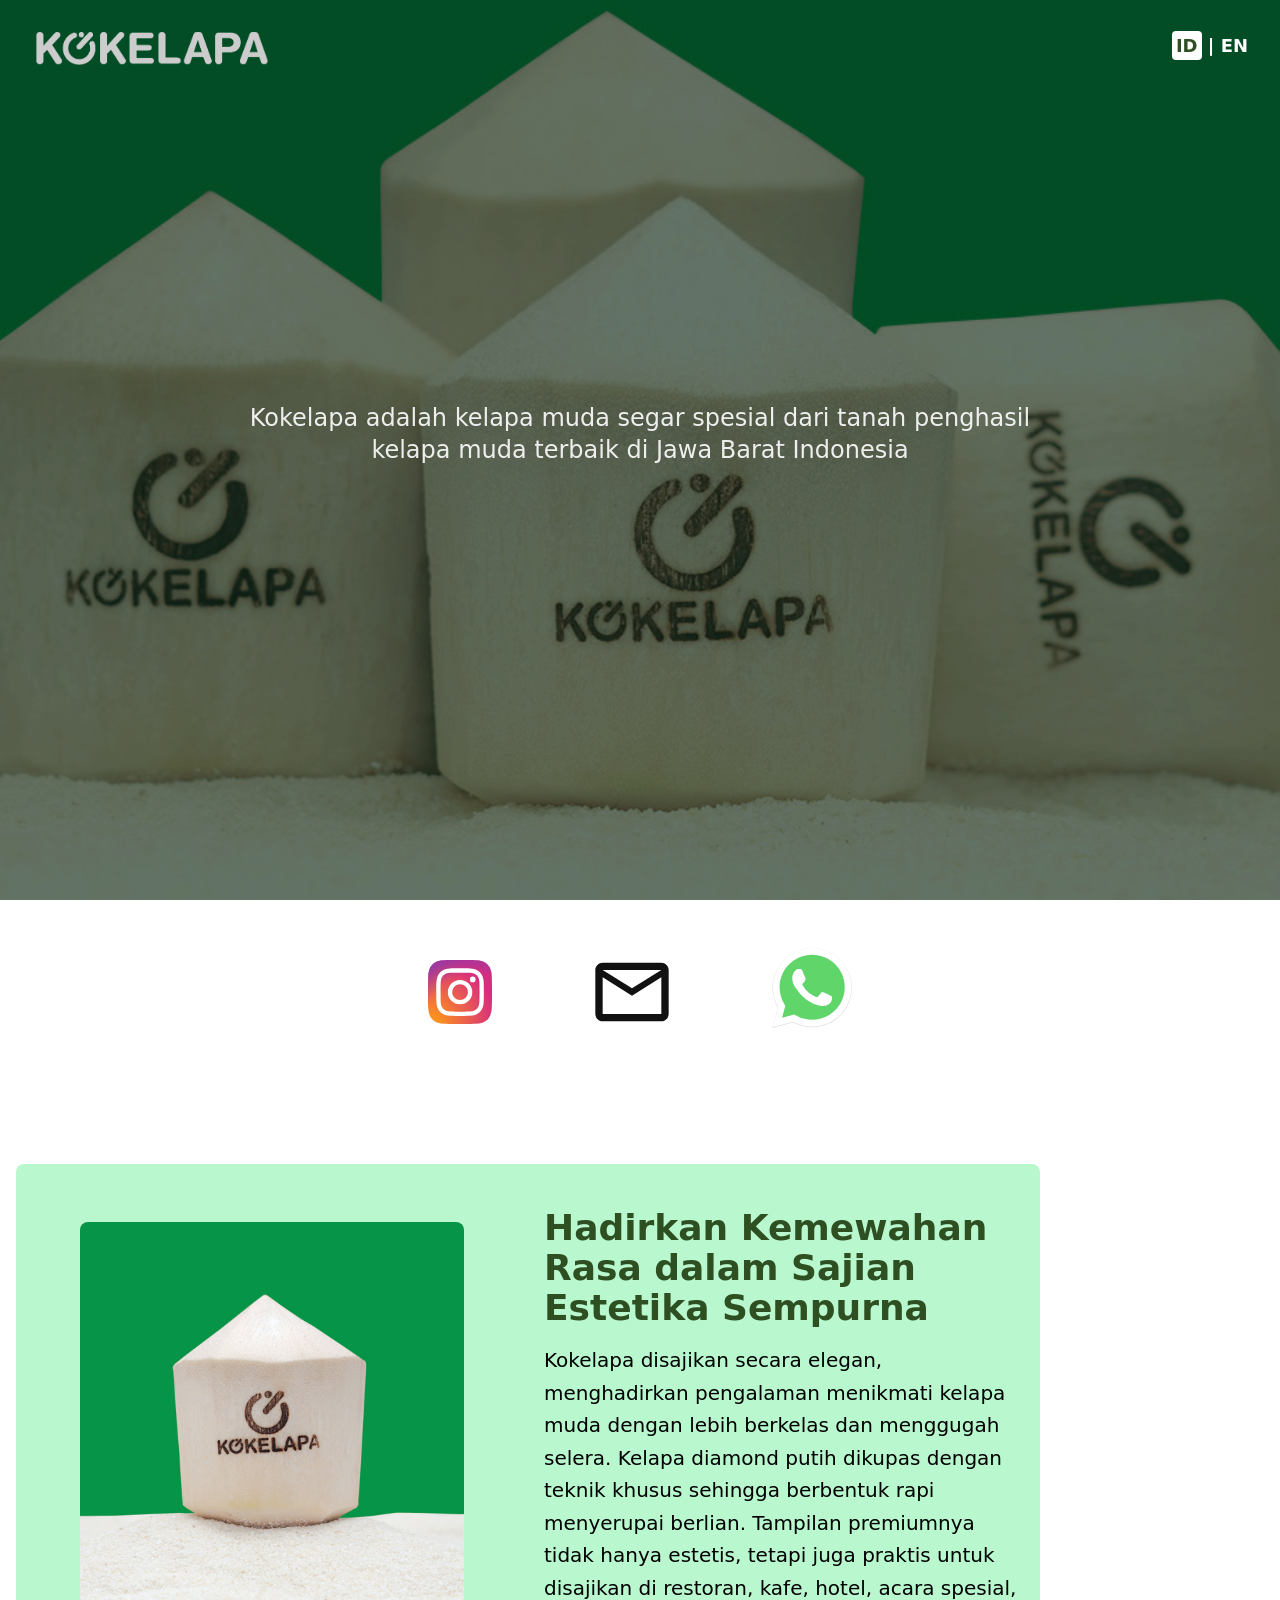
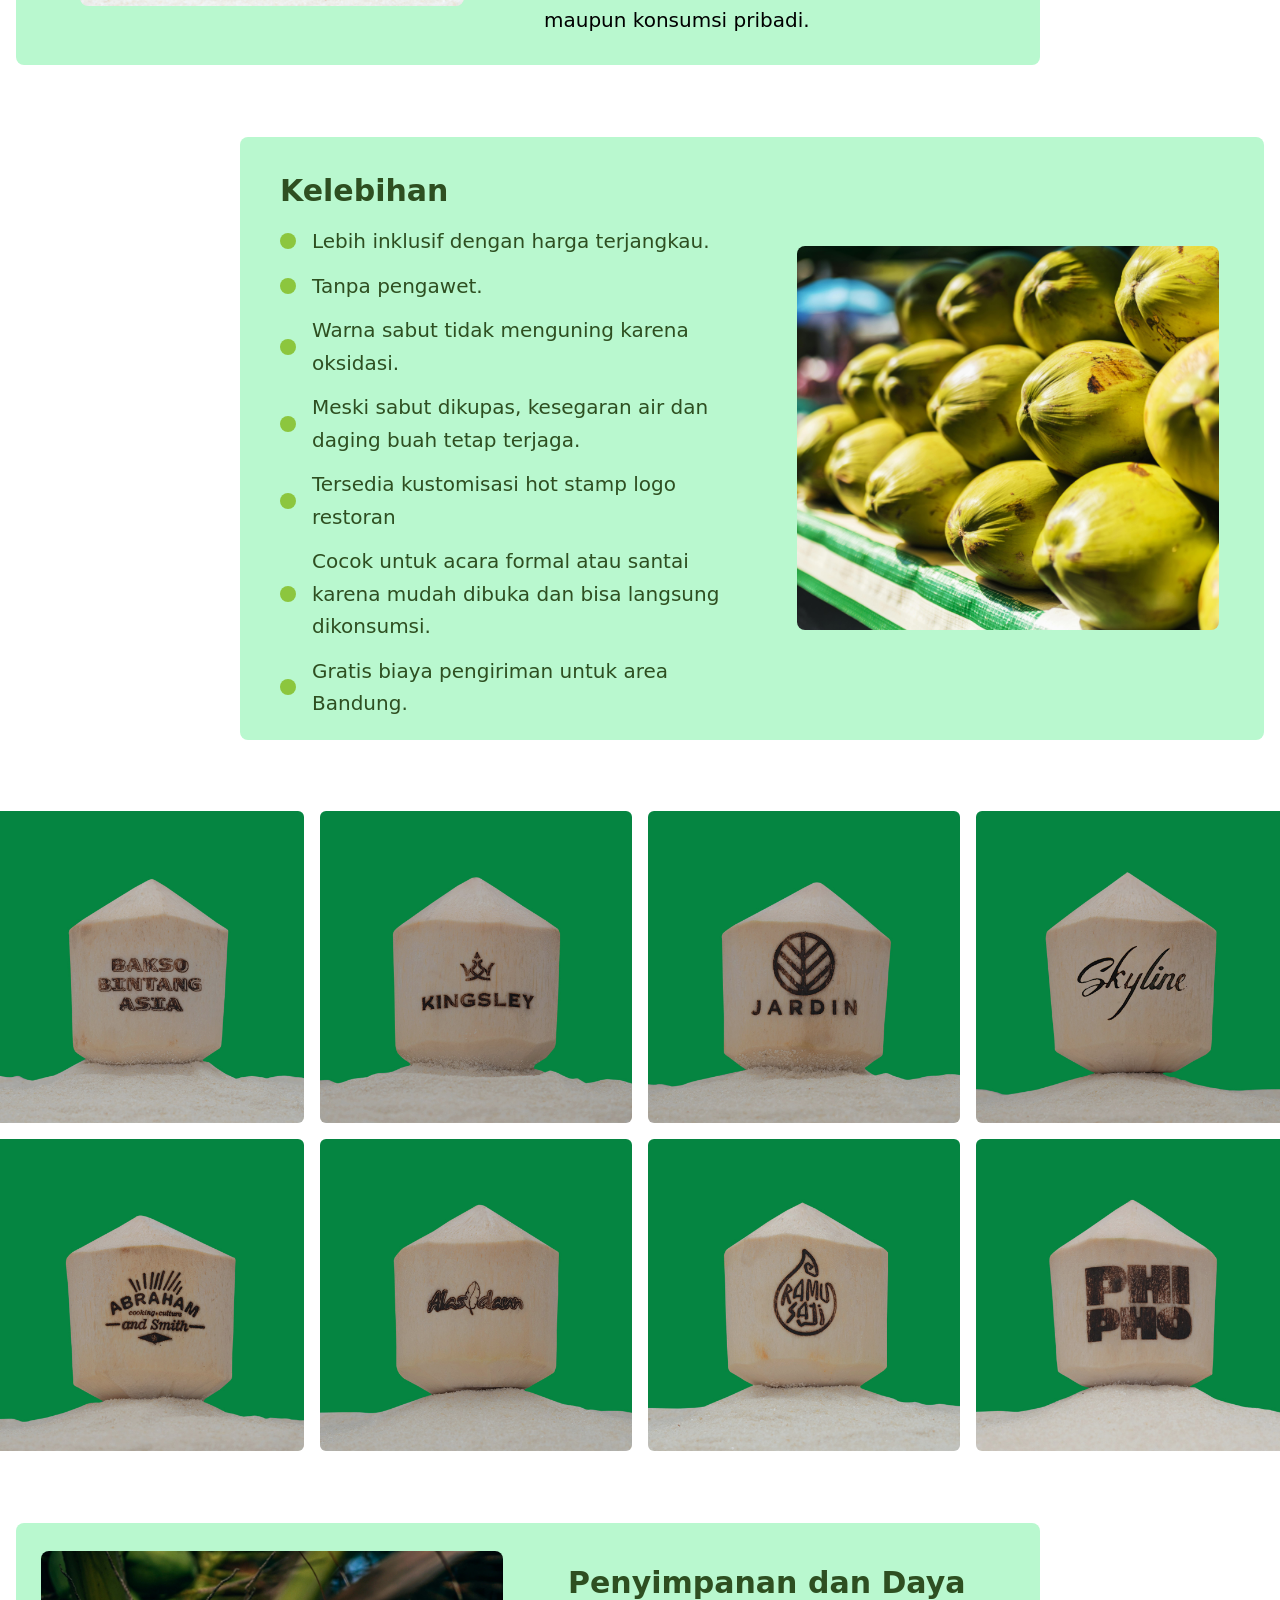
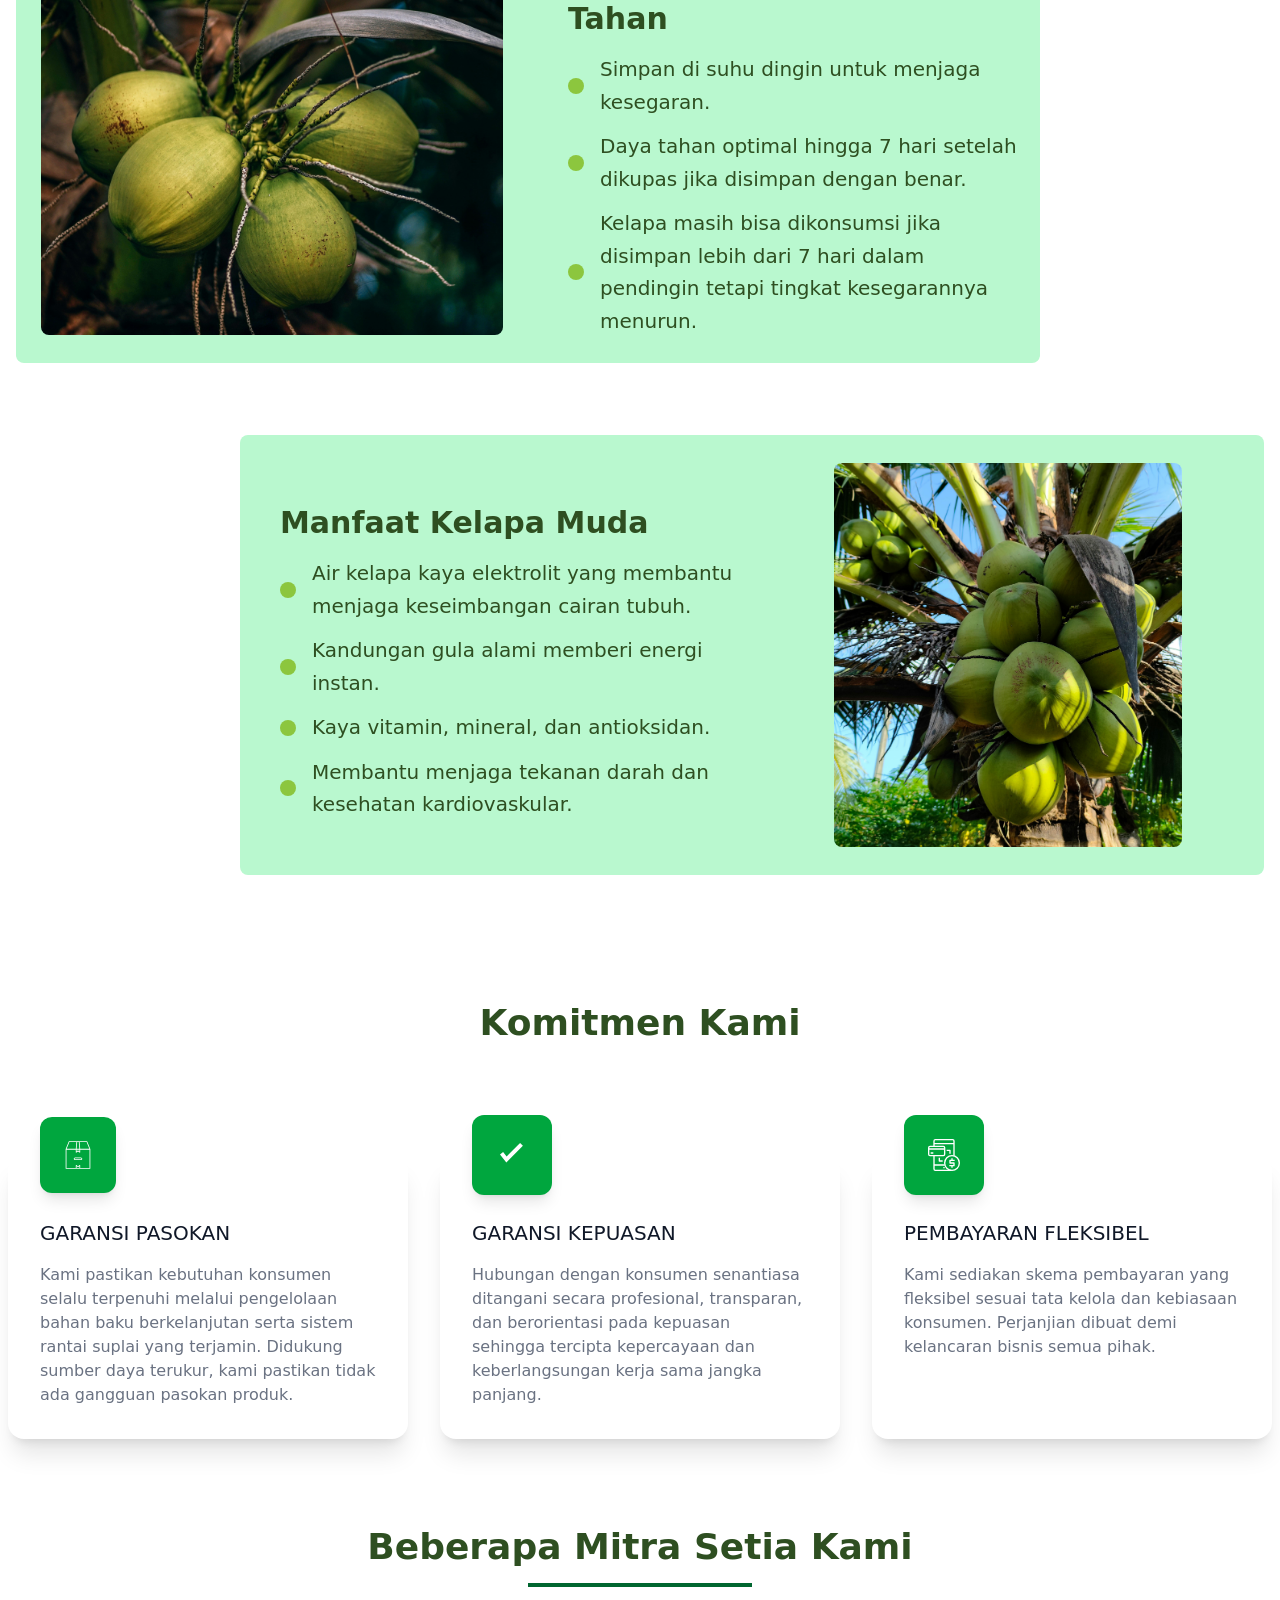
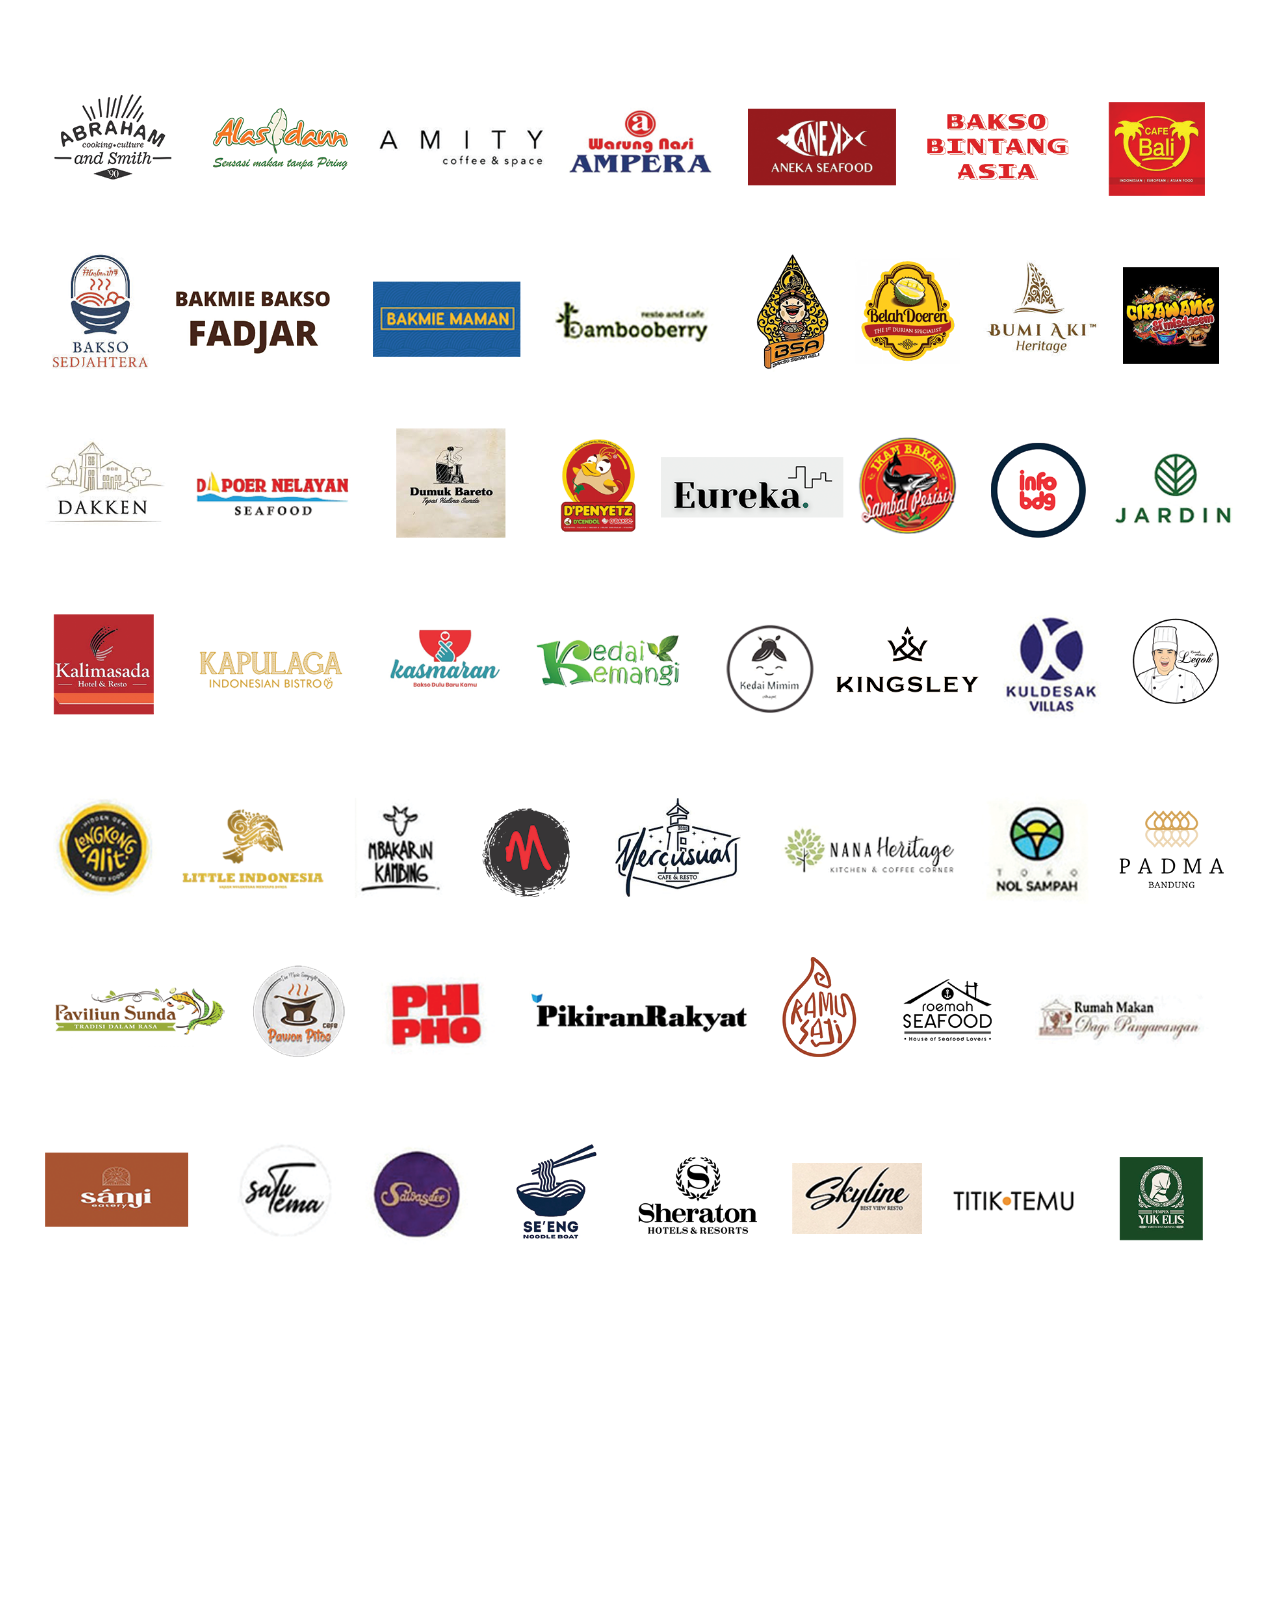
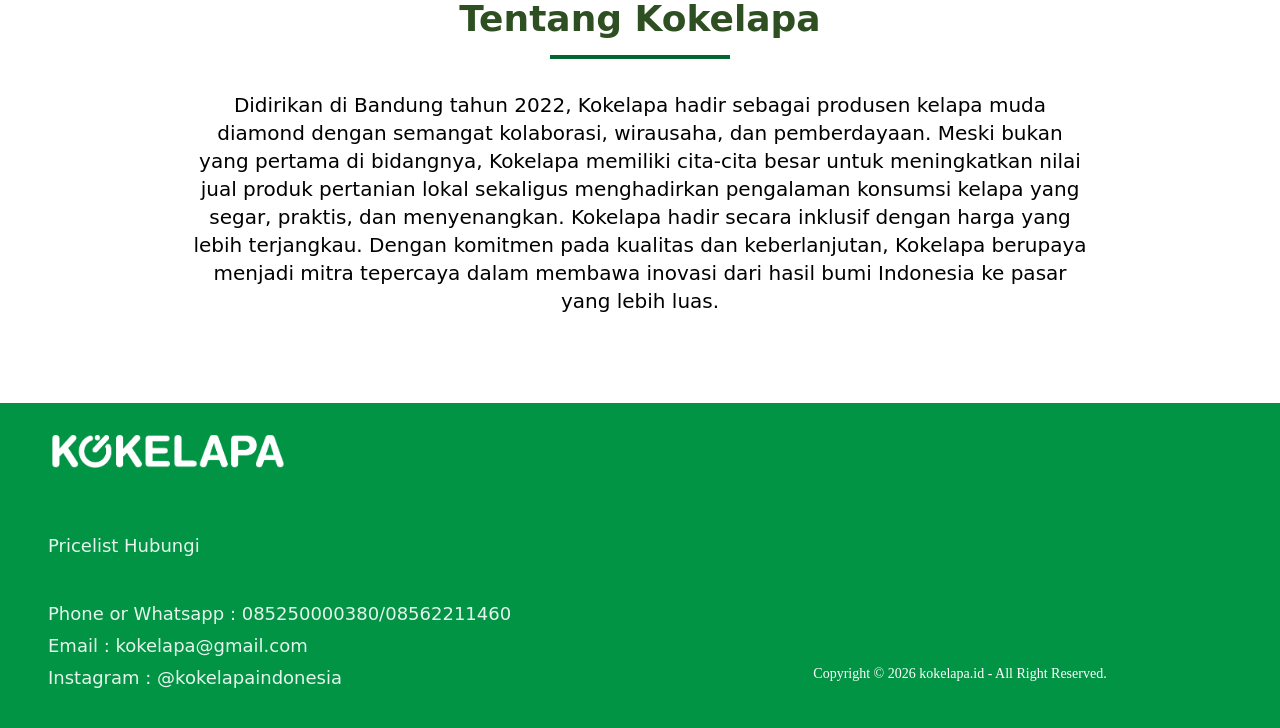
==== commit 92f3c3bb: "update target link" ====
--- a/index.html
+++ b/index.html
@@ -33,6 +33,11 @@
                     <img src="assets/images/kokelapa-34.jpg" alt="headline" class="w-full h-full object-cover object-center opacity-80" style="filter: brightness(.8);"/>
                     <div class="absolute inset-0 px-8 py-8 bg-black/20">
                         <img src="assets/images/logo_kokelapa_white.png" alt="headline" class="w-60 object-cover object-center @xs:@sm:hidden @md:@lg:@xl:@2xl:block">
+                    </div>
+                    <div class="absolute inset-0 right-0 px-8 py-8 bg-black/20">
+                        <p class="font-extrabold text-lg object-center object-cover text-right text-white">
+                            <a href="" class="bg-white text-greenlantern p-1 rounded-sm" target="_self" aria-label="Bahasa Indonesia">ID</a> | <a href="en/" class="" target="_self" aria-label="Bahasa Inggris">EN</a>
+                        </p>
                     </div>
                 </div>
                 <div class="relative z-10 text-center px-4 max-w-4xl">
--- a/assets/css/style.css
+++ b/assets/css/style.css
@@ -37,6 +37,7 @@
     --font-weight-medium: 500;
     --font-weight-extrabold: 800;
     --leading-relaxed: 1.625;
+    --radius-sm: 0.25rem;
     --radius-md: 0.375rem;
     --radius-lg: 0.5rem;
     --radius-xl: 0.75rem;
@@ -403,6 +404,9 @@
   .rounded-md {
     border-radius: var(--radius-md);
   }
+  .rounded-sm {
+    border-radius: var(--radius-sm);
+  }
   .rounded-xl {
     border-radius: var(--radius-xl);
   }
@@ -450,6 +454,9 @@
   .object-center {
     object-position: center;
   }
+  .p-1 {
+    padding: calc(var(--spacing) * 1);
+  }
   .p-5 {
     padding: calc(var(--spacing) * 5);
   }
@@ -494,6 +501,9 @@
   }
   .text-center {
     text-align: center;
+  }
+  .text-right {
+    text-align: right;
   }
   .font-PoppinsMedium {
     font-family: var(--font-PoppinsMedium);
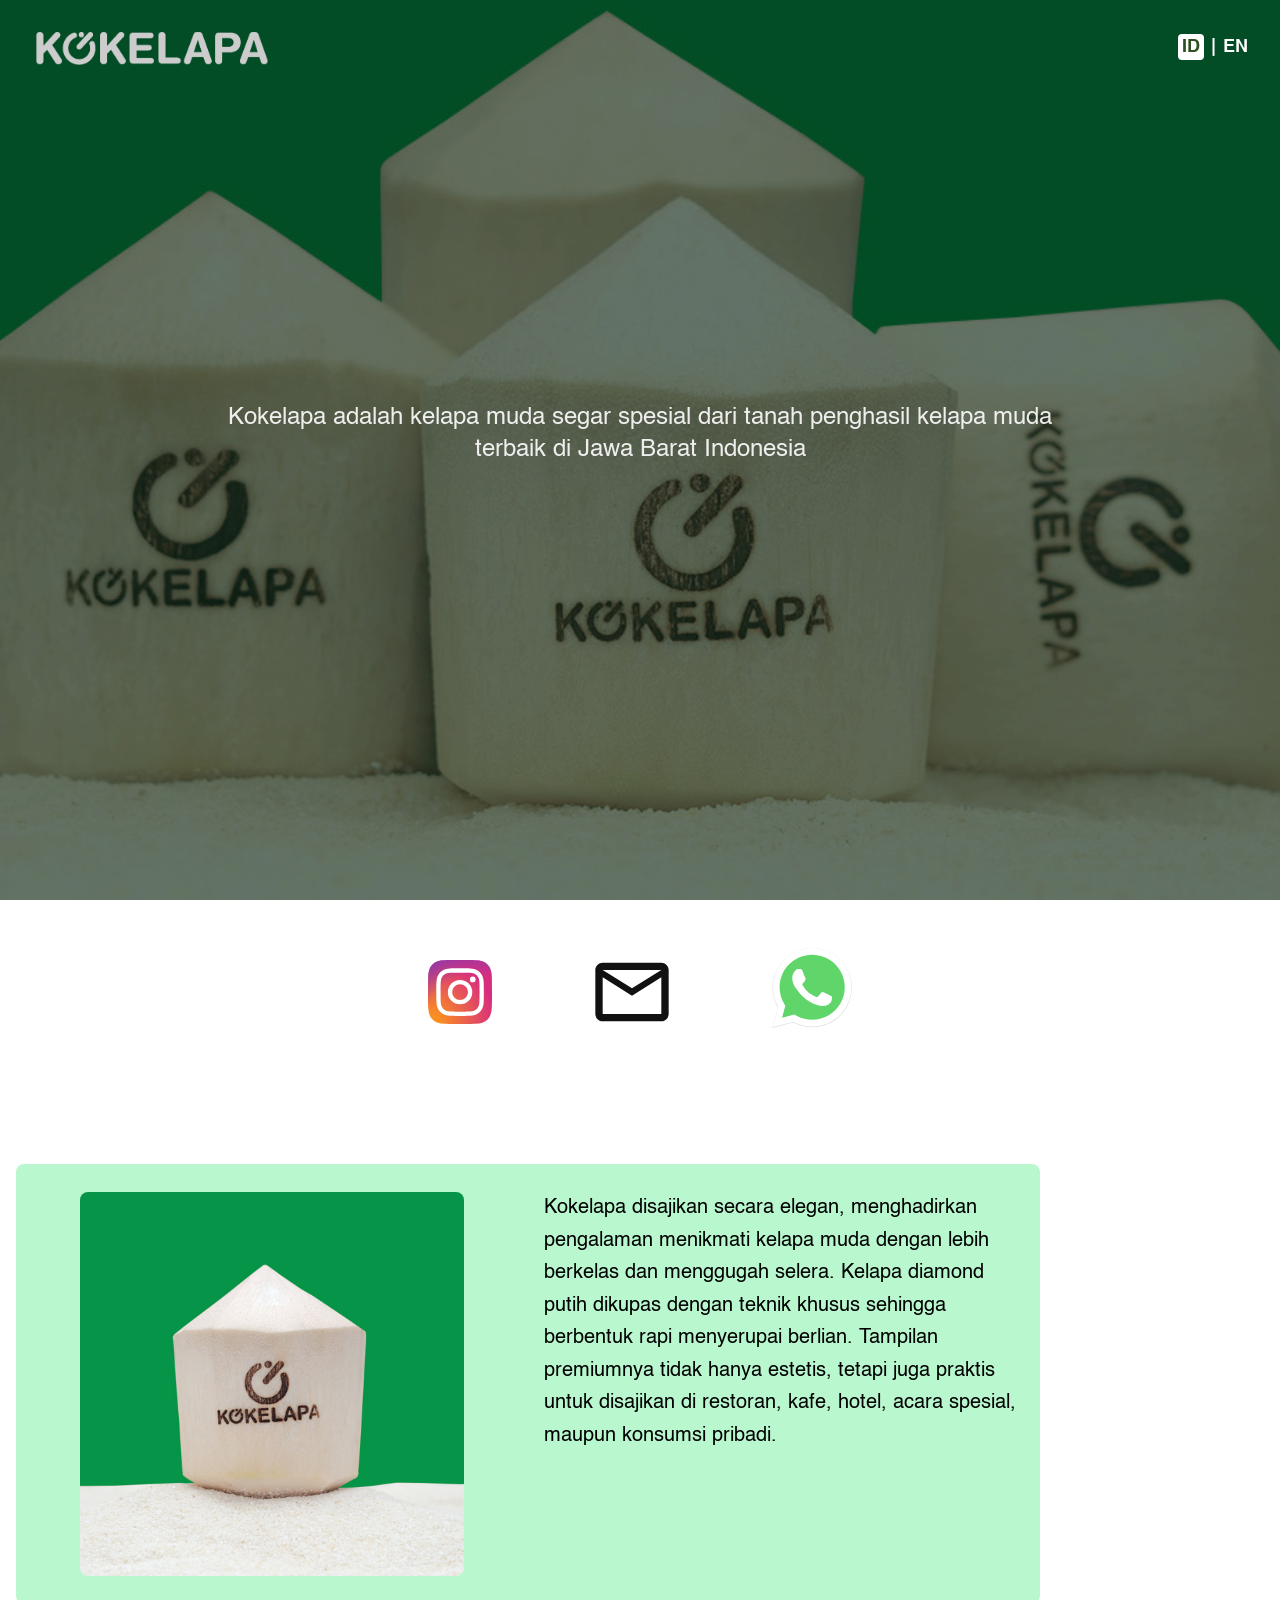
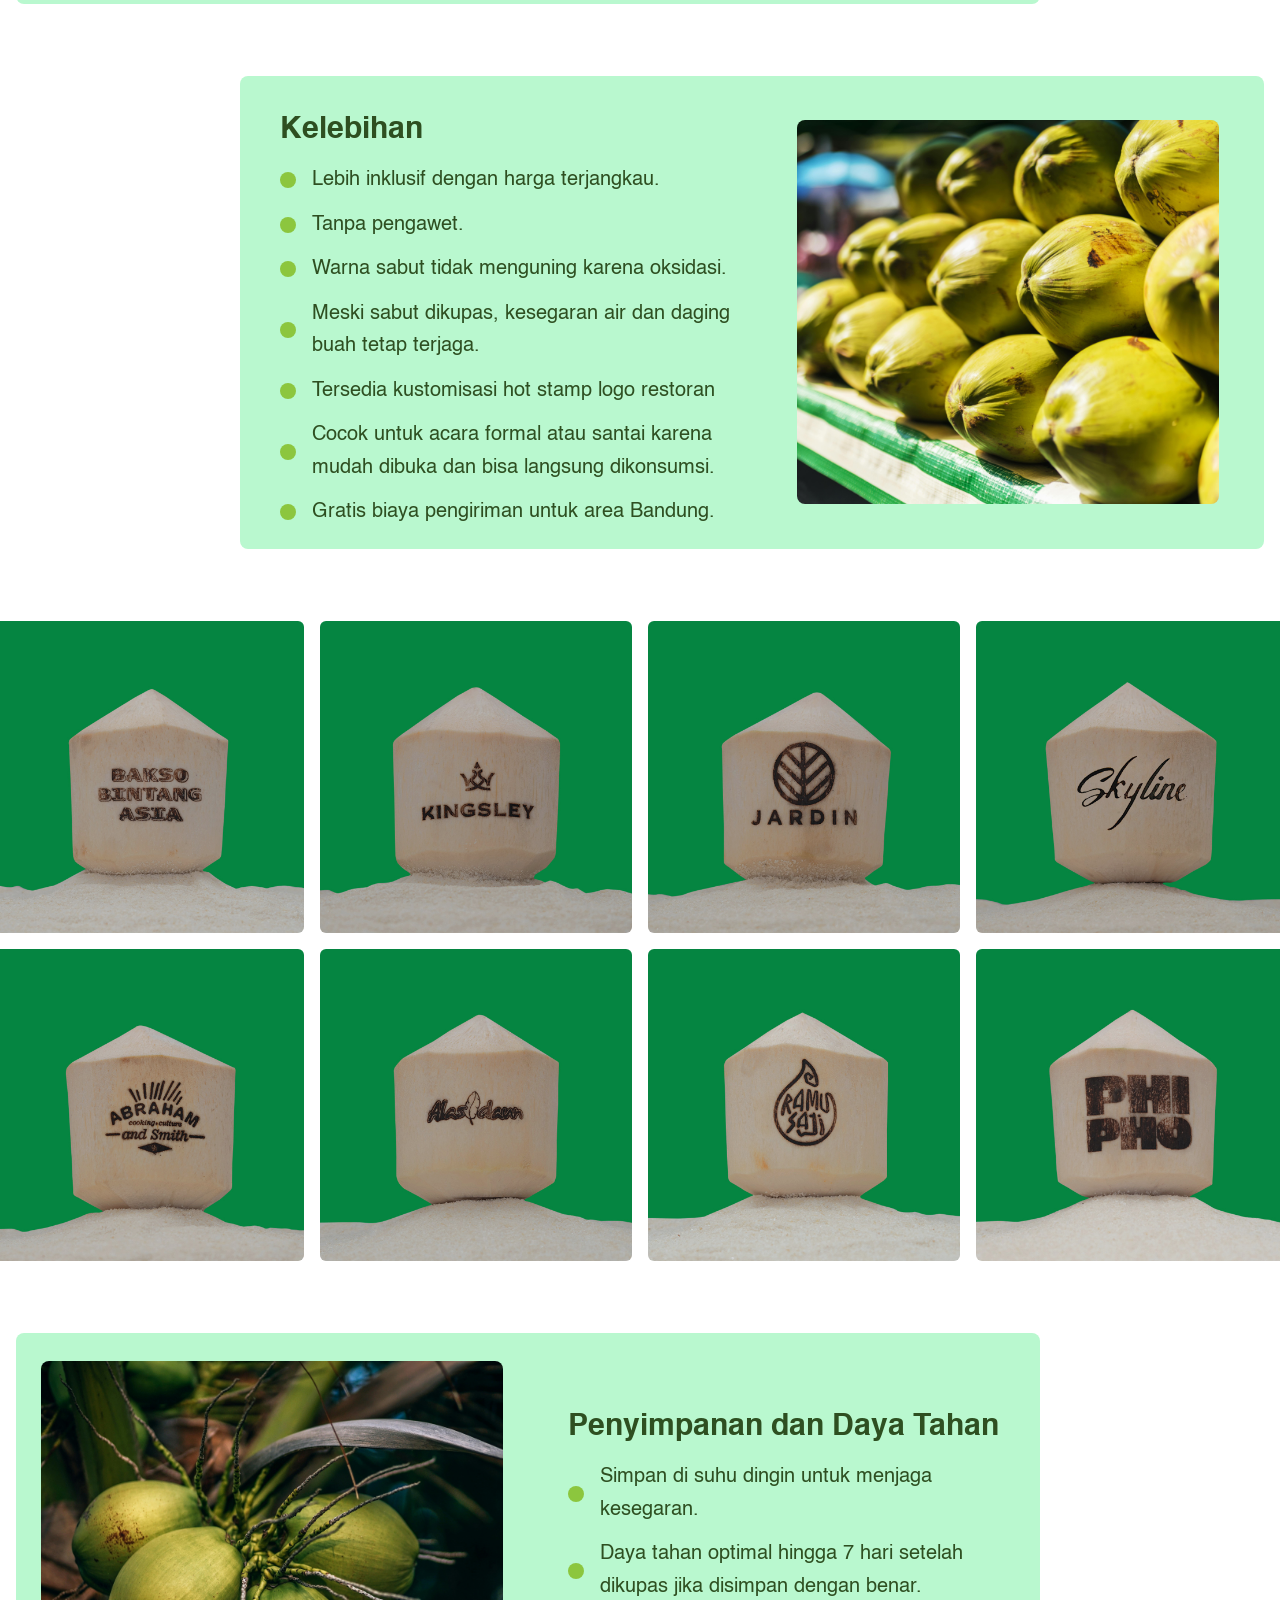
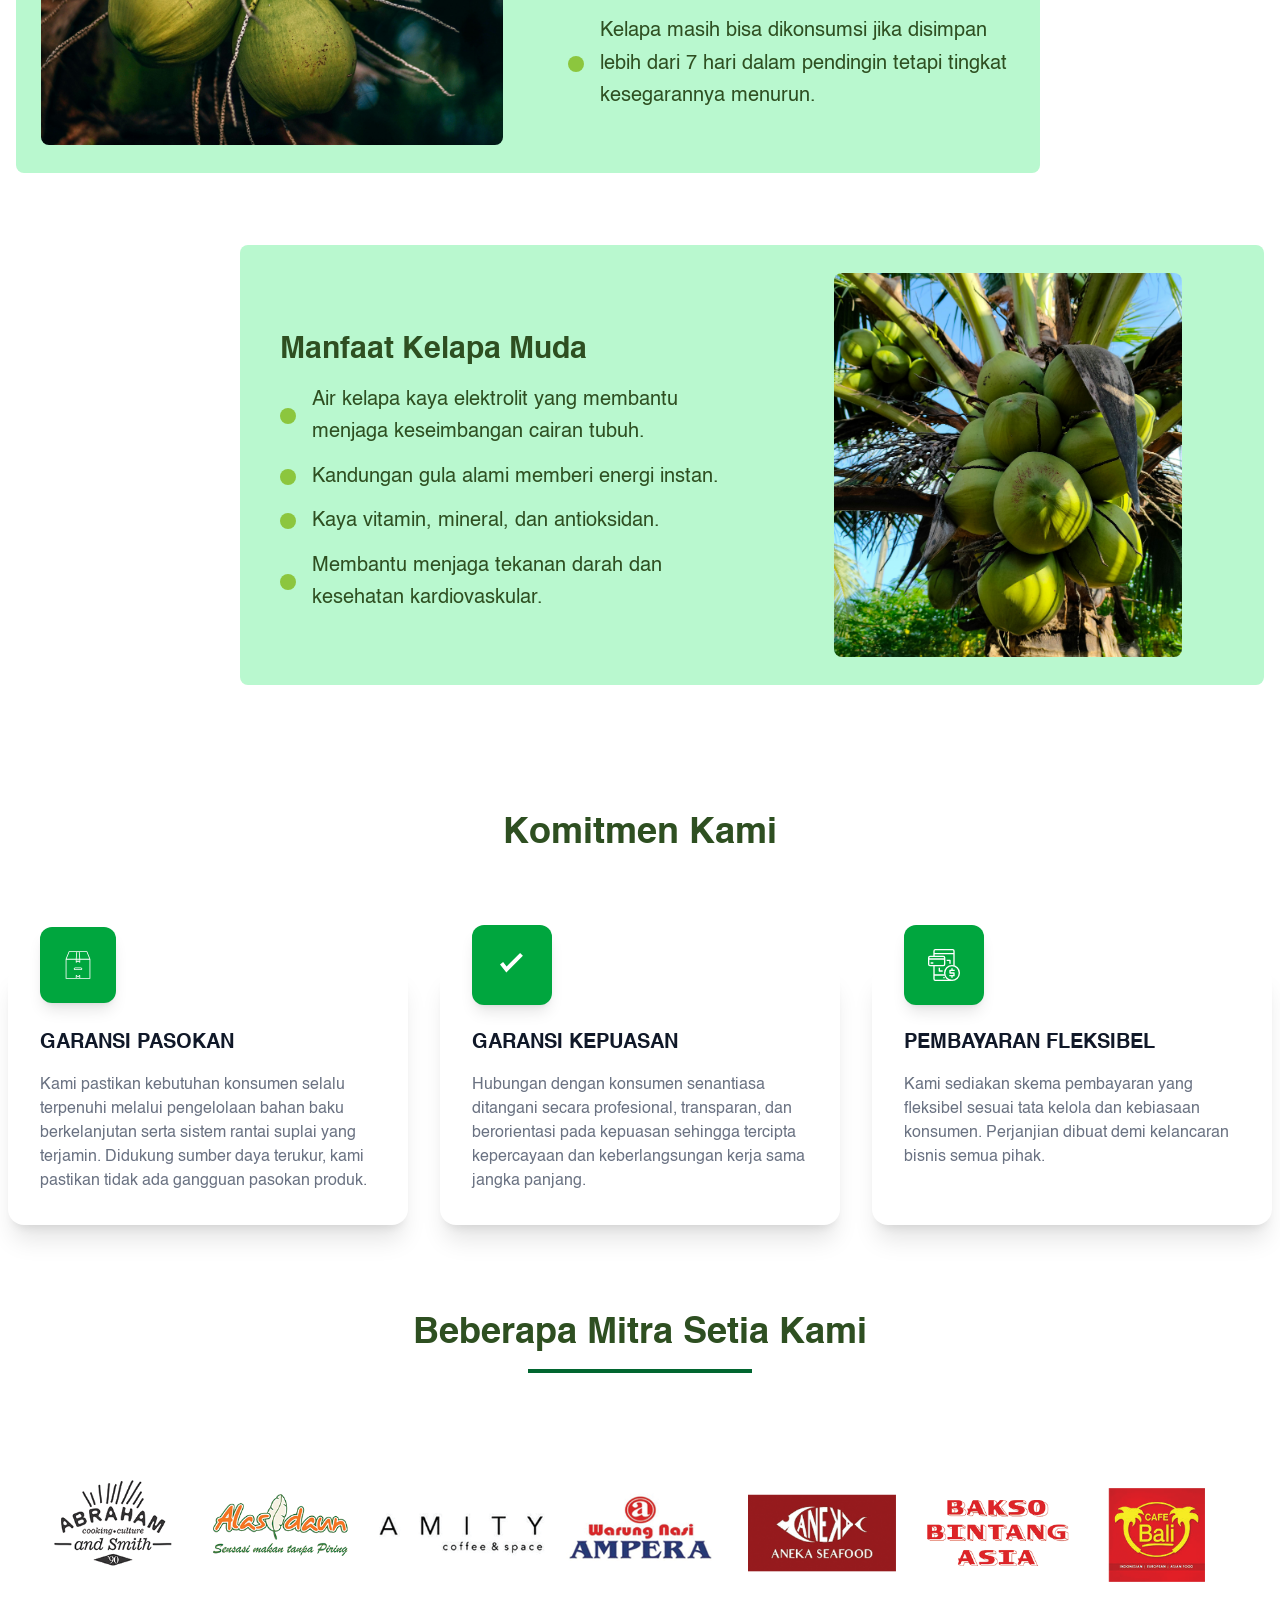
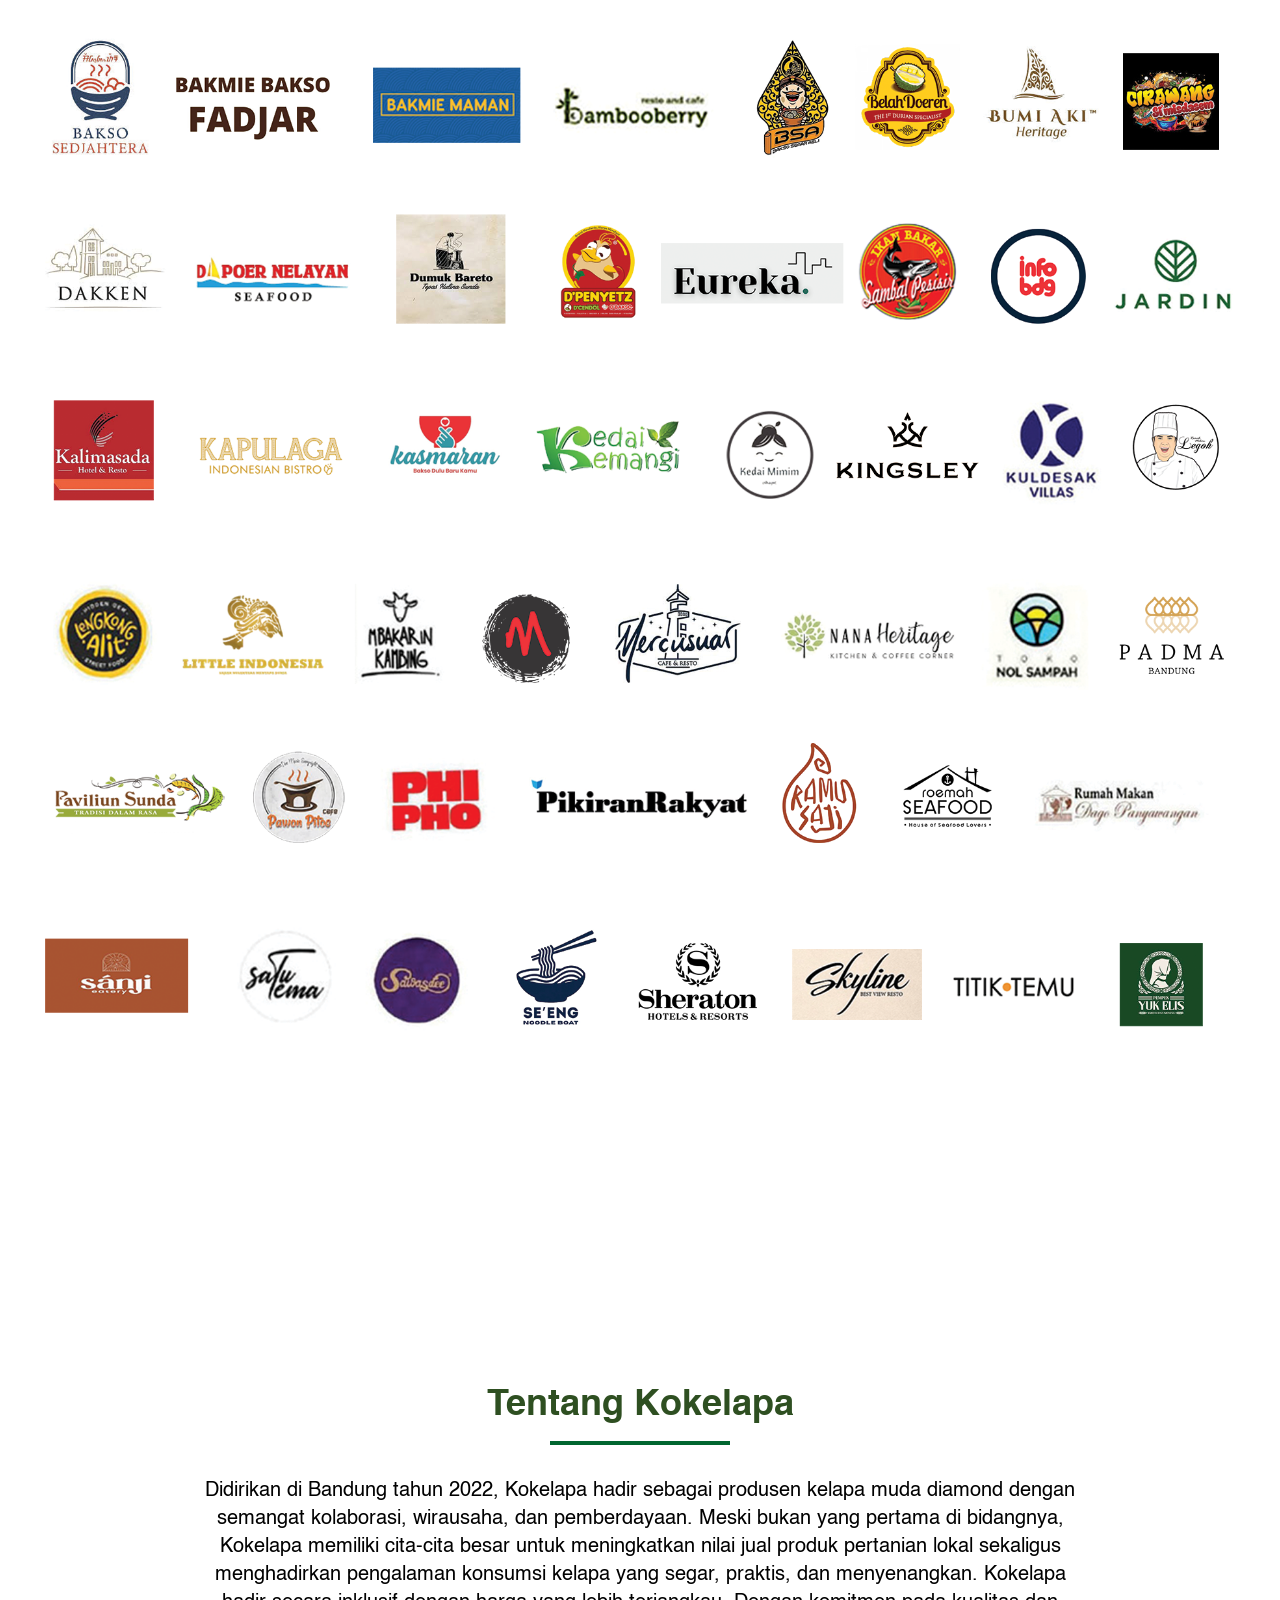
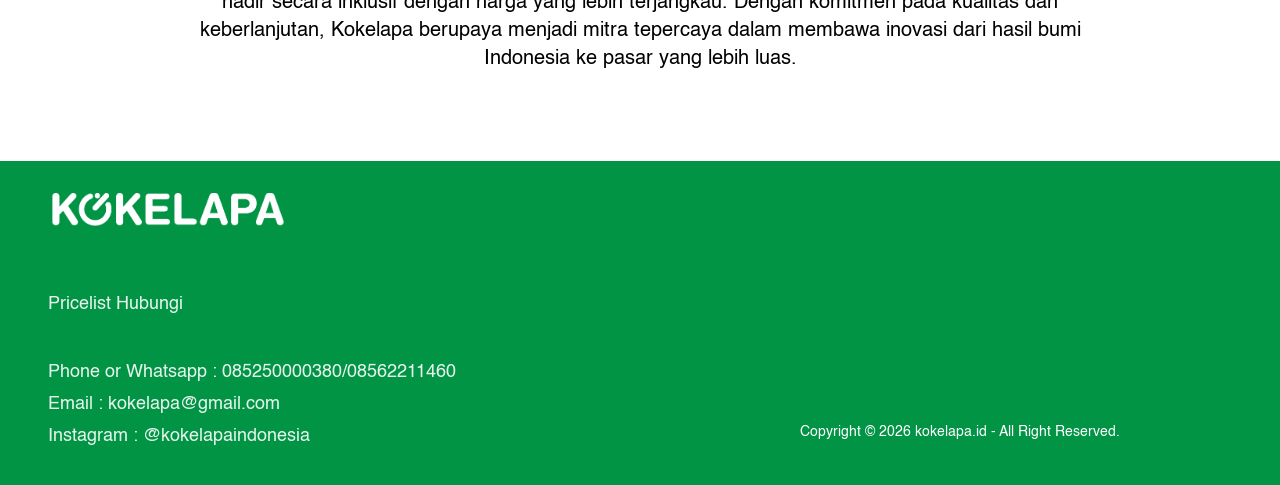
==== commit 8659329d: "update fonts content, replace fonts, remove headline first section" ====
--- a/index.html
+++ b/index.html
@@ -36,12 +36,12 @@
                     </div>
                     <div class="absolute inset-0 right-0 px-8 py-8 bg-black/20">
                         <p class="font-extrabold text-lg object-center object-cover text-right text-white">
-                            <a href="" class="bg-white text-greenlantern p-1 rounded-sm" target="_self" aria-label="Bahasa Indonesia">ID</a> | <a href="en/" class="" target="_self" aria-label="Bahasa Inggris">EN</a>
+                            <a href="" class="bg-white text-greenlantern p-1 rounded-sm font-HelveticaBold" target="_self" aria-label="Bahasa Indonesia">ID</a> | <a href="en/" class="font-HelveticaBold" target="_self" aria-label="Bahasa Inggris">EN</a>
                         </p>
                     </div>
                 </div>
                 <div class="relative z-10 text-center px-4 max-w-4xl">
-                    <h1 class="@3xs:@2xs:@xs:@sm:@xs:@sm:text-base @md:@lg:@xl:@2xl:text-2xl text-white/90 mb-8 font-medium">Kokelapa adalah kelapa muda segar spesial dari tanah penghasil kelapa muda terbaik di Jawa Barat Indonesia</h1>
+                    <h1 class="@3xs:@2xs:@xs:@sm:@xs:@sm:text-base @md:@lg:@xl:@2xl:text-2xl text-white/90 mb-8 font-medium font-Helvetica">Kokelapa adalah kelapa muda segar spesial dari tanah penghasil kelapa muda terbaik di Jawa Barat Indonesia</h1>
                 </div>
             </div>
         </section>
@@ -104,8 +104,7 @@
                     </div>
                     <div class="@xs:@sm:col-span-4 @md:@lg:@xl:@2xl:col-span-2 @xs:@sm:mx-4 @md:@lg:@xl:@2xl:mx-4 @xs:@sm:my-2 @md:@lg:@xl:@2xl:my-4"> 
                         <div class="relative">
-                            <h2 class="@xs:@sm:text-xl @md:@lg:@xl:@2xl:text-4xl @xs:@sm:my-4 font-extrabold @xs:@sm:text-center @md:@lg:@xl:@2xl:text-left text-greenlantern">Hadirkan Kemewahan Rasa dalam Sajian Estetika Sempurna</h2>
-                            <p class="@xs:@sm:text-base @md:@lg:@xl:@2xl:text-xl font-normal @xs:@sm:text-center @md:@lg:@xl:@2xl:text-left text-black leading-relaxed">Kokelapa disajikan secara elegan, menghadirkan pengalaman menikmati kelapa muda dengan lebih berkelas dan menggugah selera. Kelapa diamond putih dikupas dengan teknik khusus sehingga berbentuk rapi menyerupai berlian. Tampilan premiumnya tidak hanya estetis, tetapi juga praktis untuk disajikan di restoran, kafe, hotel, acara spesial, maupun konsumsi pribadi.</p>
+                            <p class="@xs:@sm:text-base @md:@lg:@xl:@2xl:text-xl font-normal @xs:@sm:text-center @md:@lg:@xl:@2xl:text-left text-black leading-relaxed font-Helvetica">Kokelapa disajikan secara elegan, menghadirkan pengalaman menikmati kelapa muda dengan lebih berkelas dan menggugah selera. Kelapa diamond putih dikupas dengan teknik khusus sehingga berbentuk rapi menyerupai berlian. Tampilan premiumnya tidak hanya estetis, tetapi juga praktis untuk disajikan di restoran, kafe, hotel, acara spesial, maupun konsumsi pribadi.</p>
                         </div>           
                     </div>
                 </div>
@@ -119,41 +118,41 @@
                 <div class="grid grid-cols-4">
                     <div class="@xs:@sm:col-span-4 @md:@lg:@xl:@2xl:col-span-2 @xs:@sm:mx-4 @md:@lg:@xl:@2xl:ml-10 @xs:@sm:my-2 @md:@lg:@xl:@2xl:my-2 flex items-center justify-center"> 
                         <div class="relative">
-                            <h2 class="@xs:@sm:text-3xl @md:@lg:@xl:@2xl:text-3xl @xs:@sm:my-4 font-extrabold @xs:@sm:text-center @md:@lg:@xl:@2xl:text-left text-greenlantern">Kelebihan</h2>
+                            <h2 class="@xs:@sm:text-3xl @md:@lg:@xl:@2xl:text-3xl @xs:@sm:my-4 font-extrabold @xs:@sm:text-center @md:@lg:@xl:@2xl:text-left text-greenlantern font-HelveticaBold">Kelebihan</h2>
                             <ul class="flex flex-col gap-3">
                                 <li class="flex items-center gap-4">
                                     <span class="w-4 h-4 min-w-4 rounded-full bg-greenlime"></span>
-                                    <p class="text-greenlantern text-lg md:text-xl font-medium leading-relaxed">Lebih inklusif dengan harga terjangkau.</p>
-                                </li>
-
-                                <li class="flex items-center gap-4">
-                                    <span class="w-4 h-4 min-w-4 rounded-full bg-greenlime"></span>
-                                    <p class="text-greenlantern text-lg md:text-xl font-medium leading-relaxed">Tanpa pengawet.</p>
-                                </li>
-
-                                <li class="flex items-center gap-4">
-                                    <span class="w-4 h-4 min-w-4 rounded-full bg-greenlime"></span>
-                                    <p class="text-greenlantern text-lg md:text-xl font-medium leading-relaxed">Warna sabut tidak menguning karena oksidasi.</p>
-                                </li>
-
-                                <li class="flex items-center gap-4">
-                                    <span class="w-4 h-4 min-w-4 rounded-full bg-greenlime"></span>
-                                    <p class="text-greenlantern text-lg md:text-xl font-medium leading-relaxed">Meski sabut dikupas, kesegaran air dan daging buah tetap terjaga.</p>
-                                </li>
-
-                                <li class="flex items-center gap-4">
-                                    <span class="w-4 h-4 min-w-4 rounded-full bg-greenlime"></span>
-                                    <p class="text-greenlantern text-lg md:text-xl font-medium leading-relaxed">Tersedia kustomisasi hot stamp logo restoran</p>
-                                </li>
-
-                                <li class="flex items-center gap-4">
-                                    <span class="w-4 h-4 min-w-4 rounded-full bg-greenlime"></span>
-                                    <p class="text-greenlantern text-lg md:text-xl font-medium leading-relaxed">Cocok untuk acara formal atau santai karena mudah dibuka dan bisa langsung dikonsumsi.</p>
-                                </li>
-
-                                <li class="flex items-center gap-4">
-                                    <span class="w-4 h-4 min-w-4 rounded-full bg-greenlime"></span>
-                                    <p class="text-greenlantern text-lg md:text-xl font-medium leading-relaxed">Gratis biaya pengiriman untuk area Bandung.</p>
+                                    <p class="text-greenlantern text-lg md:text-xl font-medium leading-relaxed font-Helvetica">Lebih inklusif dengan harga terjangkau.</p>
+                                </li>
+
+                                <li class="flex items-center gap-4">
+                                    <span class="w-4 h-4 min-w-4 rounded-full bg-greenlime"></span>
+                                    <p class="text-greenlantern text-lg md:text-xl font-medium leading-relaxed font-Helvetica">Tanpa pengawet.</p>
+                                </li>
+
+                                <li class="flex items-center gap-4">
+                                    <span class="w-4 h-4 min-w-4 rounded-full bg-greenlime"></span>
+                                    <p class="text-greenlantern text-lg md:text-xl font-medium leading-relaxed font-Helvetica">Warna sabut tidak menguning karena oksidasi.</p>
+                                </li>
+
+                                <li class="flex items-center gap-4">
+                                    <span class="w-4 h-4 min-w-4 rounded-full bg-greenlime"></span>
+                                    <p class="text-greenlantern text-lg md:text-xl font-medium leading-relaxed font-Helvetica">Meski sabut dikupas, kesegaran air dan daging buah tetap terjaga.</p>
+                                </li>
+
+                                <li class="flex items-center gap-4">
+                                    <span class="w-4 h-4 min-w-4 rounded-full bg-greenlime"></span>
+                                    <p class="text-greenlantern text-lg md:text-xl font-medium leading-relaxed font-Helvetica">Tersedia kustomisasi hot stamp logo restoran</p>
+                                </li>
+
+                                <li class="flex items-center gap-4">
+                                    <span class="w-4 h-4 min-w-4 rounded-full bg-greenlime"></span>
+                                    <p class="text-greenlantern text-lg md:text-xl font-medium leading-relaxed font-Helvetica">Cocok untuk acara formal atau santai karena mudah dibuka dan bisa langsung dikonsumsi.</p>
+                                </li>
+
+                                <li class="flex items-center gap-4">
+                                    <span class="w-4 h-4 min-w-4 rounded-full bg-greenlime"></span>
+                                    <p class="text-greenlantern text-lg md:text-xl font-medium leading-relaxed font-Helvetica">Gratis biaya pengiriman untuk area Bandung.</p>
                                 </li>
                             </ul>
                         </div>           
@@ -194,21 +193,21 @@
                     </div>
                     <div class="@xs:@sm:col-span-4 @md:@lg:@xl:@2xl:col-span-2 @xs:@sm:mx-4 @md:@lg:@xl:@2xl:ml-10 @xs:@sm:my-2 @md:@lg:@xl:@2xl:my-2 flex items-center justify-center"> 
                         <div class="relative">
-                            <h2 class="@xs:@sm:text-2xl @md:@lg:@xl:@2xl:text-3xl @xs:@sm:my-4 font-extrabold @xs:@sm:text-center @md:@lg:@xl:@2xl:text-left text-greenlantern">Penyimpanan dan Daya Tahan</h2>
+                            <h2 class="@xs:@sm:text-2xl @md:@lg:@xl:@2xl:text-3xl @xs:@sm:my-4 font-extrabold @xs:@sm:text-center @md:@lg:@xl:@2xl:text-left text-greenlantern font-HelveticaBold">Penyimpanan dan Daya Tahan</h2>
                             <ul class="flex flex-col gap-3">
                                 <li class="flex items-center gap-4">
                                     <span class="w-4 h-4 min-w-4 rounded-full bg-greenlime"></span>
-                                    <p class="text-greenlantern text-base md:text-xl font-medium leading-relaxed">Simpan di suhu dingin untuk menjaga kesegaran.</p>
-                                </li>
-
-                                <li class="flex items-center gap-4">
-                                    <span class="w-4 h-4 min-w-4 rounded-full bg-greenlime"></span>
-                                    <p class="text-greenlantern text-base md:text-xl font-medium leading-relaxed">Daya tahan optimal hingga 7 hari setelah dikupas jika disimpan dengan benar.</p>
-                                </li>
-
-                                <li class="flex items-center gap-4">
-                                    <span class="w-4 h-4 min-w-4 rounded-full bg-greenlime"></span>
-                                    <p class="text-greenlantern text-base md:text-xl font-medium leading-relaxed">Kelapa masih bisa dikonsumsi jika disimpan lebih dari 7 hari dalam pendingin tetapi tingkat kesegarannya menurun.</p>
+                                    <p class="text-greenlantern text-base md:text-xl font-medium leading-relaxed font-Helvetica">Simpan di suhu dingin untuk menjaga kesegaran.</p>
+                                </li>
+
+                                <li class="flex items-center gap-4">
+                                    <span class="w-4 h-4 min-w-4 rounded-full bg-greenlime"></span>
+                                    <p class="text-greenlantern text-base md:text-xl font-medium leading-relaxed font-Helvetica">Daya tahan optimal hingga 7 hari setelah dikupas jika disimpan dengan benar.</p>
+                                </li>
+
+                                <li class="flex items-center gap-4">
+                                    <span class="w-4 h-4 min-w-4 rounded-full bg-greenlime"></span>
+                                    <p class="text-greenlantern text-base md:text-xl font-medium leading-relaxed font-Helvetica">Kelapa masih bisa dikonsumsi jika disimpan lebih dari 7 hari dalam pendingin tetapi tingkat kesegarannya menurun.</p>
                                 </li>
                             </ul>
                         </div>           
@@ -224,26 +223,26 @@
                 <div class="grid grid-cols-4">
                     <div class="@xs:@sm:col-span-4 @md:@lg:@xl:@2xl:col-span-2 @xs:@sm:mx-4 @md:@lg:@xl:@2xl:ml-10 @xs:@sm:my-2 @md:@lg:@xl:@2xl:my-2 flex items-center justify-center"> 
                         <div class="relative">
-                            <h2 class="@xs:@sm:text-3xl @md:@lg:@xl:@2xl:text-3xl @xs:@sm:my-4 font-extrabold @xs:@sm:text-center @md:@lg:@xl:@2xl:text-left text-greenlantern">Manfaat Kelapa Muda</h2>
+                            <h2 class="@xs:@sm:text-3xl @md:@lg:@xl:@2xl:text-3xl @xs:@sm:my-4 font-extrabold @xs:@sm:text-center @md:@lg:@xl:@2xl:text-left text-greenlantern font-HelveticaBold">Manfaat Kelapa Muda</h2>
                             <ul class="flex flex-col gap-3">
                                 <li class="flex items-center gap-4">
                                     <span class="w-4 h-4 min-w-4 rounded-full bg-greenlime"></span>
-                                    <p class="text-greenlantern text-base md:text-xl font-medium leading-relaxed">Air kelapa kaya elektrolit yang membantu menjaga keseimbangan cairan tubuh.</p>
-                                </li>
-
-                                <li class="flex items-center gap-4">
-                                    <span class="w-4 h-4 min-w-4 rounded-full bg-greenlime"></span>
-                                    <p class="text-greenlantern text-base md:text-xl font-medium leading-relaxed">Kandungan gula alami memberi energi instan.</p>
-                                </li>
-
-                                <li class="flex items-center gap-4">
-                                    <span class="w-4 h-4 min-w-4 rounded-full bg-greenlime"></span>
-                                    <p class="text-greenlantern text-base md:text-xl font-medium leading-relaxed">Kaya vitamin, mineral, dan antioksidan.</p>
-                                </li>
-
-                                <li class="flex items-center gap-4">
-                                    <span class="w-4 h-4 min-w-4 rounded-full bg-greenlime"></span>
-                                    <p class="text-greenlantern text-base md:text-xl font-medium leading-relaxed">Membantu menjaga tekanan darah dan kesehatan kardiovaskular.</p>
+                                    <p class="text-greenlantern text-base md:text-xl font-medium leading-relaxed font-Helvetica">Air kelapa kaya elektrolit yang membantu menjaga keseimbangan cairan tubuh.</p>
+                                </li>
+
+                                <li class="flex items-center gap-4">
+                                    <span class="w-4 h-4 min-w-4 rounded-full bg-greenlime"></span>
+                                    <p class="text-greenlantern text-base md:text-xl font-medium leading-relaxed font-Helvetica">Kandungan gula alami memberi energi instan.</p>
+                                </li>
+
+                                <li class="flex items-center gap-4">
+                                    <span class="w-4 h-4 min-w-4 rounded-full bg-greenlime"></span>
+                                    <p class="text-greenlantern text-base md:text-xl font-medium leading-relaxed font-Helvetica">Kaya vitamin, mineral, dan antioksidan.</p>
+                                </li>
+
+                                <li class="flex items-center gap-4">
+                                    <span class="w-4 h-4 min-w-4 rounded-full bg-greenlime"></span>
+                                    <p class="text-greenlantern text-base md:text-xl font-medium leading-relaxed font-Helvetica">Membantu menjaga tekanan darah dan kesehatan kardiovaskular.</p>
                                 </li>
                             </ul>
                         </div>           
@@ -261,7 +260,7 @@
             <div class="pb-14 relative"> 
                 <div class="max-w-full mx-auto px-4 @3xs:@2xs:@xs:@sm:py-6 @md:@lg:@xl:@xl:@2xl:py-14 relative"> 
                     <div class="max-w-4xl mx-auto text-center flex justify-center items-center"> 
-                        <h2 class="text-3xl font-extrabold text-greenlantern sm:text-4xl">Komitmen Kami</h2><br/>
+                        <h2 class="text-3xl font-extrabold text-greenlantern sm:text-4xl font-HelveticaBold">Komitmen Kami</h2><br/>
                     </div>                     
                 </div>                 
             </div>
@@ -274,8 +273,8 @@
                                 <path fill="#fff" d="M53.472 72.883a4.639 4.639 0 0 0-3.288 1.366 4.643 4.643 0 0 0-1.369 3.285 4.665 4.665 0 0 0 4.654 4.654h21.059a4.638 4.638 0 0 0 3.195-1.281c.032-.027.063-.055.093-.085a4.641 4.641 0 0 0 1.366-3.288 4.642 4.642 0 0 0-1.362-3.278 4.641 4.641 0 0 0-3.282-1.366zm22.3 3.41a1.754 1.754 0 0 1 .513 1.243 1.758 1.758 0 0 1-.518 1.243l-.056.058a1.754 1.754 0 0 1-1.188.46H53.472a1.771 1.771 0 0 1-1.762-1.762 1.752 1.752 0 0 1 .513-1.243 1.756 1.756 0 0 1 1.243-.518h21.062a1.754 1.754 0 0 1 1.243.513z"/>
                             </svg>
                         </div>                         
-                        <h3 class="text-xl font-medium text-gray-900">GARANSI PASOKAN</h3> 
-                        <p class="mt-4 text-base text-gray-500">Kami pastikan kebutuhan konsumen selalu terpenuhi melalui pengelolaan bahan baku berkelanjutan serta sistem rantai suplai yang terjamin. Didukung sumber daya terukur, kami pastikan tidak ada gangguan pasokan produk.</p> 
+                        <h3 class="text-xl font-medium text-gray-900 font-HelveticaBold">GARANSI PASOKAN</h3> 
+                        <p class="mt-4 text-base text-gray-500 font-Helvetica">Kami pastikan kebutuhan konsumen selalu terpenuhi melalui pengelolaan bahan baku berkelanjutan serta sistem rantai suplai yang terjamin. Didukung sumber daya terukur, kami pastikan tidak ada gangguan pasokan produk.</p> 
                     </div>                     
                 </div>                 
                 <div class="flex flex-col bg-white rounded-2xl shadow-xl"> 
@@ -285,8 +284,8 @@
                                 <path fill="#fff" d="M22.903 2.828 20.075 0 6.641 13.435 3.102 9.09 0 11.616l6.338 7.779L22.903 2.828z"/>
                             </svg>
                         </div>                         
-                        <h3 class="text-xl font-medium text-gray-900">GARANSI KEPUASAN</h3> 
-                        <p class="mt-4 text-base text-gray-500">Hubungan dengan konsumen senantiasa ditangani secara profesional, transparan, dan berorientasi pada kepuasan sehingga tercipta kepercayaan dan keberlangsungan kerja sama jangka panjang.</p> 
+                        <h3 class="text-xl font-medium text-gray-900 font-HelveticaBold">GARANSI KEPUASAN</h3> 
+                        <p class="mt-4 text-base text-gray-500 font-Helvetica">Hubungan dengan konsumen senantiasa ditangani secara profesional, transparan, dan berorientasi pada kepuasan sehingga tercipta kepercayaan dan keberlangsungan kerja sama jangka panjang.</p> 
                     </div>                     
                 </div>                 
                 <div class="flex flex-col bg-white rounded-2xl shadow-xl"> 
@@ -302,8 +301,8 @@
                                 </g>
                             </svg>
                         </div>                         
-                        <h3 class="text-xl font-medium text-gray-900">PEMBAYARAN FLEKSIBEL</h3> 
-                        <p class="mt-4 text-base text-gray-500">Kami sediakan skema pembayaran yang fleksibel sesuai tata kelola dan kebiasaan konsumen. Perjanjian dibuat demi kelancaran bisnis semua pihak.</p> 
+                        <h3 class="text-xl font-medium text-gray-900 font-HelveticaBold">PEMBAYARAN FLEKSIBEL</h3> 
+                        <p class="mt-4 text-base text-gray-500 font-Helvetica">Kami sediakan skema pembayaran yang fleksibel sesuai tata kelola dan kebiasaan konsumen. Perjanjian dibuat demi kelancaran bisnis semua pihak.</p> 
                     </div>                     
                 </div>                 
             </div>             
@@ -315,7 +314,7 @@
             <div class="relative"> 
                 <div class="max-w-full mx-auto px-4 @3xs:@2xs:@xs:@sm:py-4 @md:@lg:@xl:@xl:@2xl:py-4 relative"> 
                     <div class="max-w-4xl mx-auto text-center"> 
-                        <h2 class="@3xs:@2xs:@xs:@sm:text-2xl @md:@lg:@xl:@xl:@2xl:text-4xl font-extrabold text-greenlantern">Beberapa Mitra Setia Kami</h2>
+                        <h2 class="@3xs:@2xs:@xs:@sm:text-2xl @md:@lg:@xl:@xl:@2xl:text-4xl font-extrabold text-greenlantern font-HelveticaBold">Beberapa Mitra Setia Kami</h2>
                         <div class="flex justify-center items-center @3xs:@2xs:@xs:@sm:pt-2 @md:@lg:@xl:@xl:@2xl:pt-4">
                             <hr class="@3xs:@2xs:@xs:@sm:w-1/2 @md:@lg:@xl:@xl:@2xl:w-1/4 mx-auto border-t-4 border-t-green-800">
                         </div>
@@ -336,7 +335,7 @@
             <div class="relative"> 
                 <div class="max-w-full mx-auto px-4 @3xs:@2xs:@xs:@sm:py-4 @md:@lg:@xl:@xl:@2xl:py-4 relative"> 
                     <div class="max-w-4xl mx-auto text-center"> 
-                        <h2 class="@3xs:@2xs:@xs:@sm:text-2xl @md:@lg:@xl:@xl:@2xl:text-4xl font-extrabold text-greenlantern">Tentang Kokelapa</h2>
+                        <h2 class="@3xs:@2xs:@xs:@sm:text-2xl @md:@lg:@xl:@xl:@2xl:text-4xl font-extrabold text-greenlantern font-HelveticaBold">Tentang Kokelapa</h2>
                         <div class="flex justify-center items-center @3xs:@2xs:@xs:@sm:pt-2 @md:@lg:@xl:@xl:@2xl:pt-4">
                             <hr class="@3xs:@2xs:@xs:@sm:w-1/3 @md:@lg:@xl:@xl:@2xl:w-1/5 mx-auto border-t-4 border-t-green-800">
                         </div>
@@ -346,7 +345,7 @@
             <div class="relative"> 
                 <div class="max-w-full mx-auto px-4 py-4 relative"> 
                     <div class="max-w-4xl mx-auto text-center"> 
-                        <p class="@3xs:@2xs:@xs:@sm:text-sm @md:@lg:@xl:@xl:@2xl:text-xl font-medium text-black">Didirikan di Bandung tahun 2022, Kokelapa hadir sebagai produsen kelapa muda diamond dengan semangat kolaborasi, wirausaha, dan pemberdayaan. Meski bukan yang pertama di bidangnya, Kokelapa memiliki cita-cita besar untuk meningkatkan nilai jual produk pertanian lokal sekaligus menghadirkan pengalaman konsumsi kelapa yang segar, praktis, dan menyenangkan. Kokelapa hadir secara inklusif dengan harga yang lebih terjangkau. Dengan komitmen pada kualitas dan keberlanjutan, Kokelapa berupaya menjadi mitra tepercaya dalam membawa inovasi dari hasil bumi Indonesia ke pasar yang lebih luas.</p> 
+                        <p class="@3xs:@2xs:@xs:@sm:text-sm @md:@lg:@xl:@xl:@2xl:text-xl font-medium text-black font-Helvetica">Didirikan di Bandung tahun 2022, Kokelapa hadir sebagai produsen kelapa muda diamond dengan semangat kolaborasi, wirausaha, dan pemberdayaan. Meski bukan yang pertama di bidangnya, Kokelapa memiliki cita-cita besar untuk meningkatkan nilai jual produk pertanian lokal sekaligus menghadirkan pengalaman konsumsi kelapa yang segar, praktis, dan menyenangkan. Kokelapa hadir secara inklusif dengan harga yang lebih terjangkau. Dengan komitmen pada kualitas dan keberlanjutan, Kokelapa berupaya menjadi mitra tepercaya dalam membawa inovasi dari hasil bumi Indonesia ke pasar yang lebih luas.</p> 
                     </div>                     
                 </div>                 
             </div>
@@ -360,14 +359,14 @@
                         <img class="w-60 @3xs:@2xs:@xs:@sm:text-center @md:@lg:@xl:@xl:@2xl:text-left object-scale-down" src="assets/images/logo_kokelapa_white.png" alt="logo kokelapa">
                     </div>
                     <div class="@3xs:@2xs:@xs:@sm:py-4 @3xs:@2xs:@xs:@sm:mx-4 @md:@lg:@xl:@xl:@2xl:px-8 @md:@lg:@xl:@xl:@2xl:py-8 block @3xs:@2xs:@xs:@sm:text-center @md:@lg:@xl:@xl:@2xl:text-left">
-                        <p class="@3xs:@2xs:@xs:@sm:text-base @md:@lg:@xl:@2xl:text-lg text-white/90 @3xs:@2xs:@xs:@sm:mb-4 @md:@lg:@xl:@2xl:mb-10 font-medium">Pricelist Hubungi</p>
-                        <p class="@3xs:@2xs:@xs:@sm:text-sm @md:@lg:@xl:@2xl:text-lg text-white/90 mb-1 font-medium">Phone or Whatsapp	: <a href="https://api.whatsapp.com/send/?phone=6285250000380&text=Halo+kokelapa&type=phone_number&app_absent=0" aria-label="Email Kokelapa" target="_blank">085250000380/08562211460</a></p>
-                        <p class="@3xs:@2xs:@xs:@sm:text-sm @md:@lg:@xl:@2xl:text-lg text-white/90 mb-1 font-medium">Email			    : <a href="mailto:kokelapa@gmail.com" aria-label="Email Kokelapa" target="_blank">kokelapa@gmail.com</a></p>
-                        <p class="@xs:@sm:text-base @md:@lg:@xl:@2xl:text-lg text-white/90 mb-1 font-medium">Instagram 		            : <a href="https://www.instagram.com/kokelapaindonesia/" aria-label="Instagram Kokelapa" target="_blank">@kokelapaindonesia</a></p>
+                        <p class="@3xs:@2xs:@xs:@sm:text-base @md:@lg:@xl:@2xl:text-lg text-white/90 @3xs:@2xs:@xs:@sm:mb-4 @md:@lg:@xl:@2xl:mb-10 font-medium font-Helvetica">Pricelist Hubungi</p>
+                        <p class="@3xs:@2xs:@xs:@sm:text-sm @md:@lg:@xl:@2xl:text-lg text-white/90 mb-1 font-medium font-Helvetica">Phone or Whatsapp	: <a href="https://api.whatsapp.com/send/?phone=6285250000380&text=Halo+kokelapa&type=phone_number&app_absent=0" aria-label="Email Kokelapa" target="_blank">085250000380/08562211460</a></p>
+                        <p class="@3xs:@2xs:@xs:@sm:text-sm @md:@lg:@xl:@2xl:text-lg text-white/90 mb-1 font-medium font-Helvetica">Email			    : <a href="mailto:kokelapa@gmail.com" aria-label="Email Kokelapa" target="_blank">kokelapa@gmail.com</a></p>
+                        <p class="@xs:@sm:text-base @md:@lg:@xl:@2xl:text-lg text-white/90 mb-1 font-medium font-Helvetica">Instagram 		            : <a href="https://www.instagram.com/kokelapaindonesia/" aria-label="Instagram Kokelapa" target="_blank">@kokelapaindonesia</a></p>
                     </div>
                 </div>
                 <div class="@md:@lg:@xl:@xl:@2xl:col-span-3 py-1 flex items-end justify-center @3xs:@2xs:@xs:@sm:my-6 @md:@lg:@xl:@2xl:my-10 order-last">
-                    <span class="text-white text-sm font-PoppinsMedium text-center"> 
+                    <span class="text-white text-sm text-center font-Helvetica"> 
                         Copyright © 2026 kokelapa.id - All Right Reserved.
                     </span>
                 </div>
--- a/assets/css/style.css
+++ b/assets/css/style.css
@@ -47,7 +47,12 @@
     --color-greenlantern: #2E4F21;
     --color-greenlime: #8cc63e;
     --color-greenpick: #009444;
-    --font-PoppinsMedium: PoppinsMedium, "sans-serif";
+    --font-Helvetica: Helvetica, "sans-serif";
+    --font-HelveticaRoundedBold: HelveticaRoundedBold, "sans-serif";
+    --font-HelveticaOblique: HelveticaOblique, "sans-serif";
+    --font-HelveticaLight: HelveticaLight, "sans-serif";
+    --font-HelveticaBold: HelveticaBold, "sans-serif";
+    --font-HelveticaCompressed: HelveticaCompressed, "sans-serif";
   }
 }
 @layer base {
@@ -371,6 +376,9 @@
   .items-end {
     align-items: flex-end;
   }
+  .items-start {
+    align-items: flex-start;
+  }
   .justify-center {
     justify-content: center;
   }
@@ -505,8 +513,23 @@
   .text-right {
     text-align: right;
   }
-  .font-PoppinsMedium {
-    font-family: var(--font-PoppinsMedium);
+  .font-Helvetica {
+    font-family: var(--font-Helvetica);
+  }
+  .font-HelveticaBold {
+    font-family: var(--font-HelveticaBold);
+  }
+  .font-HelveticaCompressed {
+    font-family: var(--font-HelveticaCompressed);
+  }
+  .font-HelveticaLight {
+    font-family: var(--font-HelveticaLight);
+  }
+  .font-HelveticaOblique {
+    font-family: var(--font-HelveticaOblique);
+  }
+  .font-HelveticaRoundedBold {
+    font-family: var(--font-HelveticaRoundedBold);
   }
   .text-3xl {
     font-size: var(--text-3xl);
@@ -713,14 +736,6 @@
       @container (width >= 24rem) {
         font-size: var(--text-base);
         line-height: var(--tw-leading, var(--text-base--line-height));
-      }
-    }
-  }
-  .\@xs\:\@sm\:text-xl {
-    @container (width >= 20rem) {
-      @container (width >= 24rem) {
-        font-size: var(--text-xl);
-        line-height: var(--tw-leading, var(--text-xl--line-height));
       }
     }
   }
@@ -1347,18 +1362,6 @@
       }
     }
   }
-  .\@md\:\@lg\:\@xl\:\@2xl\:text-4xl {
-    @container (width >= 28rem) {
-      @container (width >= 32rem) {
-        @container (width >= 36rem) {
-          @container (width >= 42rem) {
-            font-size: var(--text-4xl);
-            line-height: var(--tw-leading, var(--text-4xl--line-height));
-          }
-        }
-      }
-    }
-  }
   .\@md\:\@lg\:\@xl\:\@2xl\:text-lg {
     @container (width >= 28rem) {
       @container (width >= 32rem) {
@@ -1413,20 +1416,32 @@
   }
 }
 @font-face {
-  font-family: 'BebasNeue';
-  src: url('../fonts/BebasNeue-Regular.woff') format('woff'), url('../fonts/BebasNeue-Regular.woff2') format('woff2');
+  font-family: 'HelveticaBold';
+  src: url('../fonts/Helvetica-Bold.woff') format('woff'), url('../fonts/Helvetica-Bold.woff2') format('woff2');
 }
 @font-face {
-  font-family: 'PoppinsMedium';
-  src: url('../fonts/Poppins-Medium.woff2') format('woff2');
+  font-family: 'HelveticaBoldOblique';
+  src: url('../fonts/Helvetica-BoldOblique.woff') format('woff'), url('../fonts/Helvetica-BoldOblique.woff2') format('woff2');
 }
 @font-face {
-  font-family: 'PoppinsRegular';
-  src: url('../fonts/Poppins-Regular.woff2') format('woff2');
+  font-family: 'HelveticaCompressed';
+  src: url('../fonts/helvetica-compressed.woff') format('woff'), url('../fonts/helvetica-compressed.woff2') format('woff2');
 }
 @font-face {
-  font-family: 'PoppinsBold';
-  src: url('../fonts/Poppins-Bold.woff2') format('woff2');
+  font-family: 'HelveticaLight';
+  src: url('../fonts/helvetica-light.woff') format('woff'), url('../fonts/helvetica-light.woff2') format('woff2');
+}
+@font-face {
+  font-family: 'HelveticaOblique';
+  src: url('../fonts/Helvetica-Oblique.woff') format('woff'), url('../fonts/Helvetica-Oblique.woff2') format('woff2');
+}
+@font-face {
+  font-family: 'HelveticaRoundedBold';
+  src: url('../fonts/helvetica-rounded-bold.woff') format('woff'), url('../fonts/helvetica-rounded-bold.woff2') format('woff2');
+}
+@font-face {
+  font-family: 'Helvetica';
+  src: url('../fonts/Helvetica.woff') format('woff'), url('../fonts/Helvetica.woff2') format('woff2');
 }
 @media (hover: hover) {
   .hover\:underline:hover {
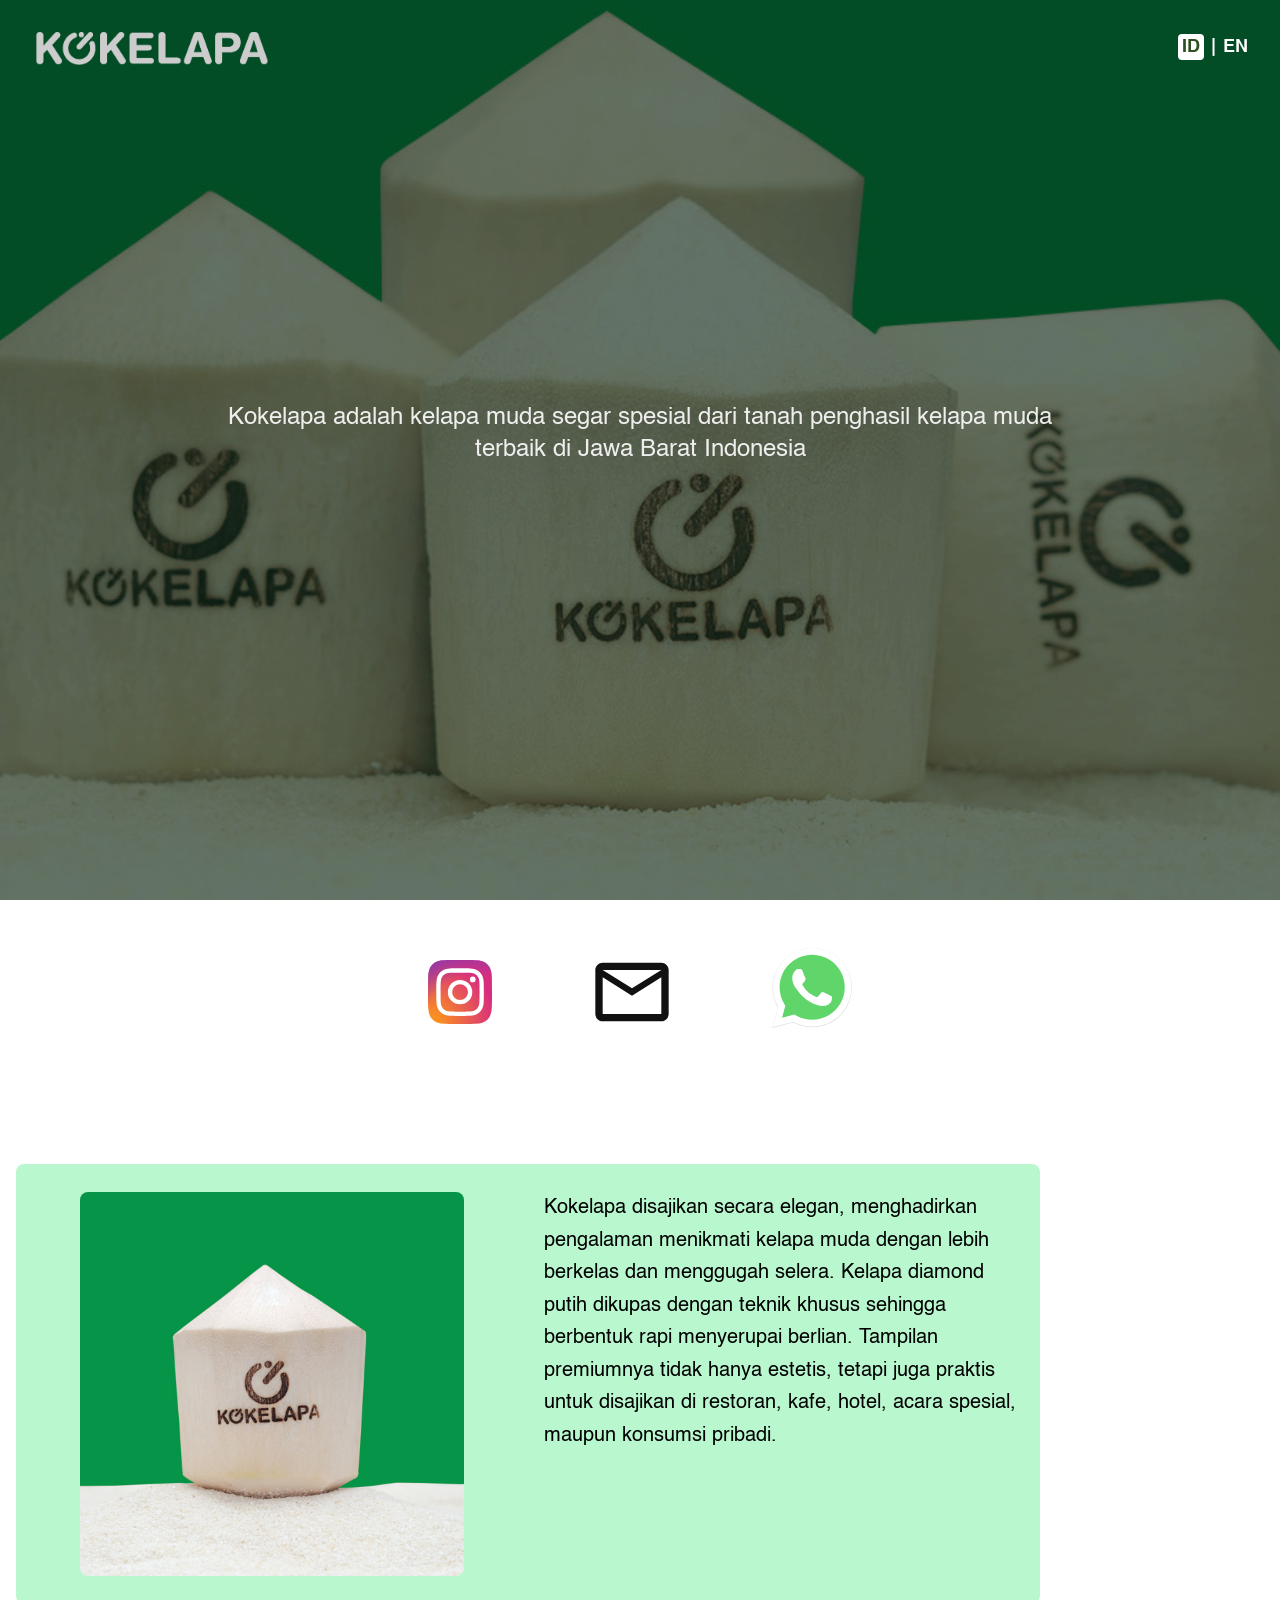
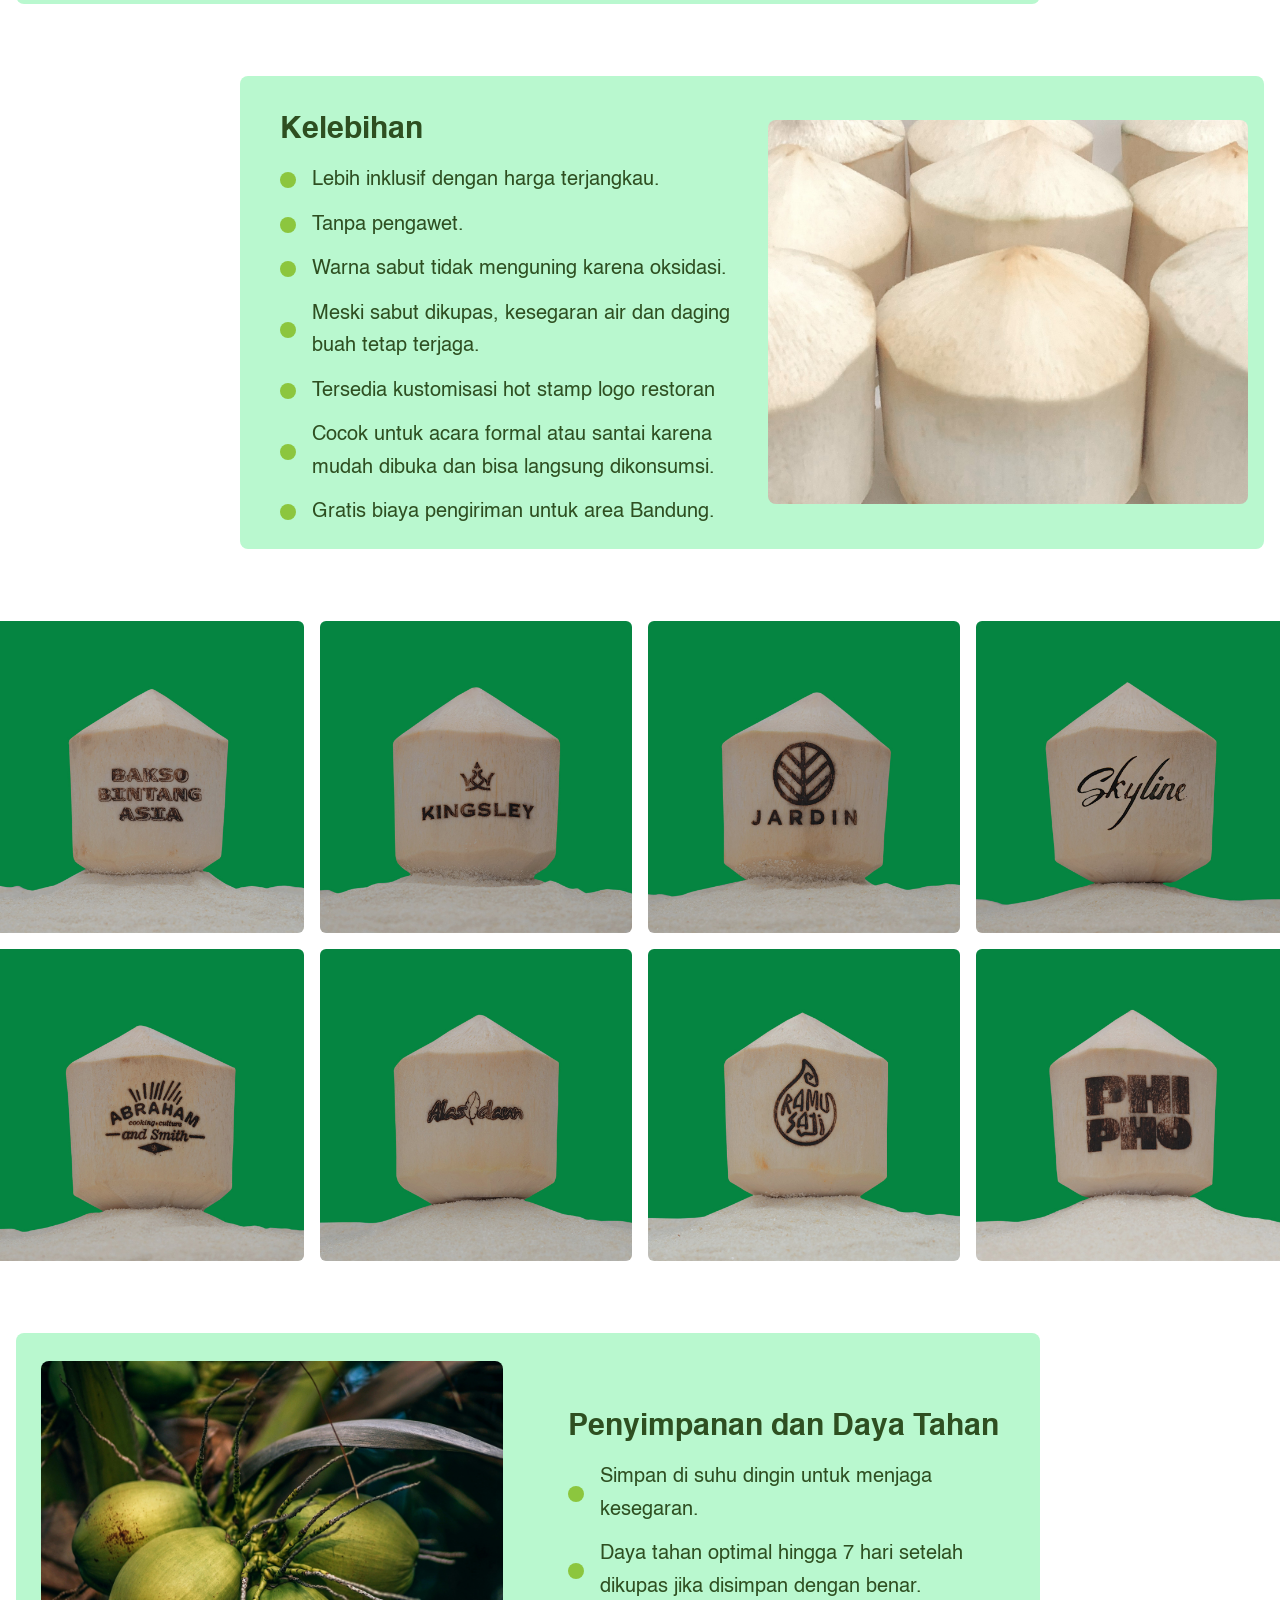
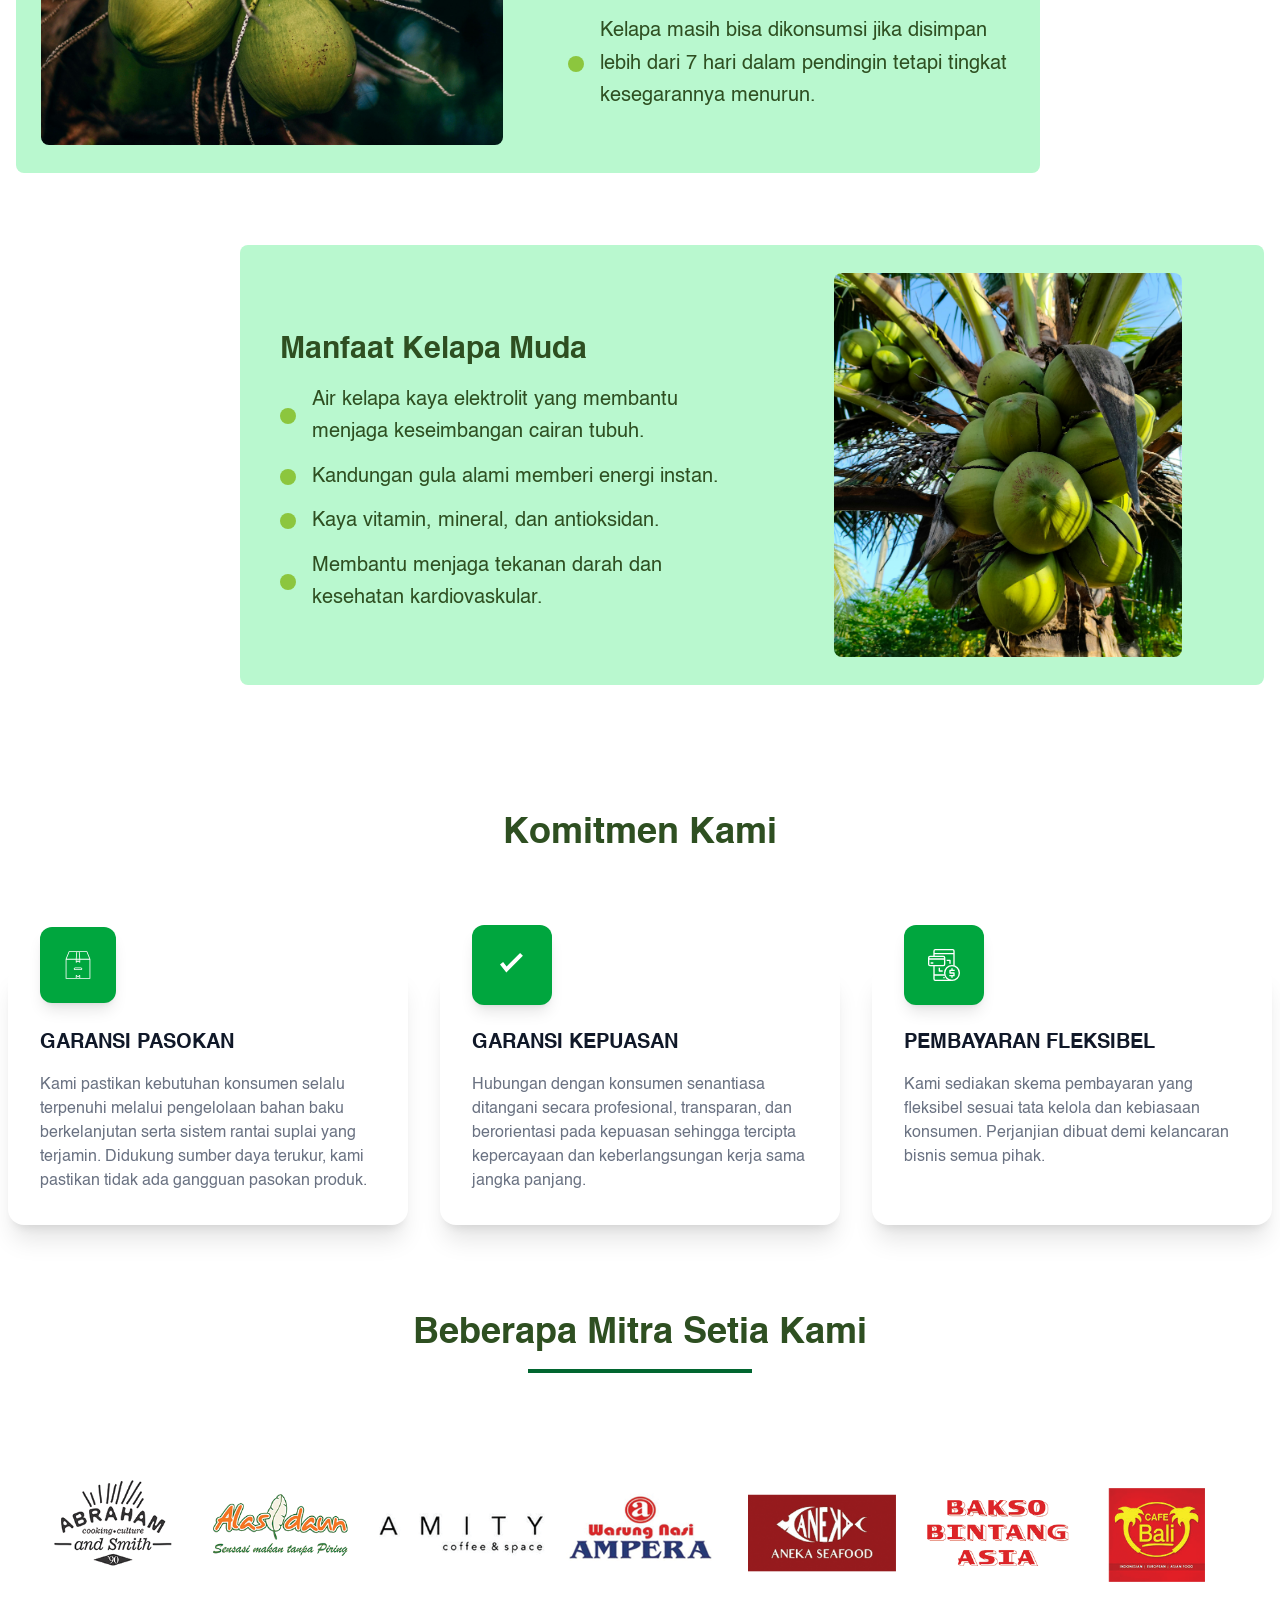
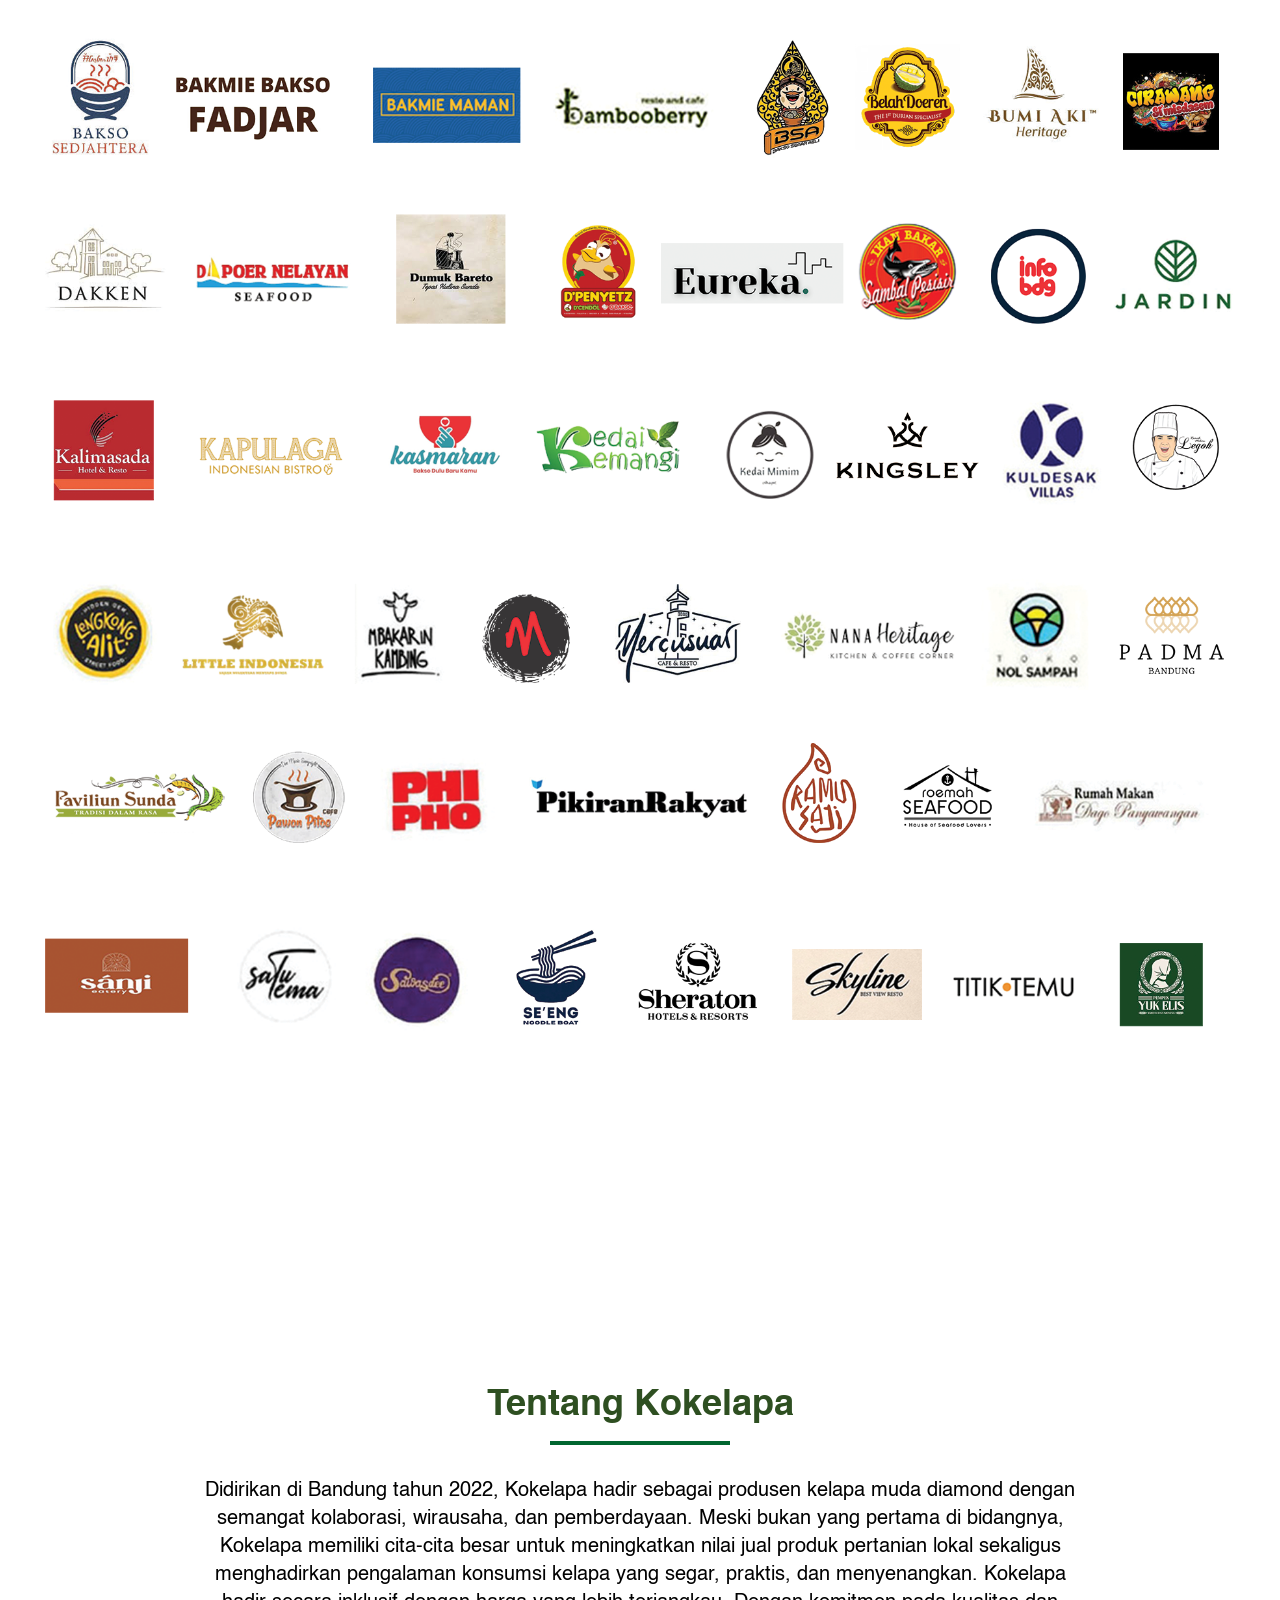
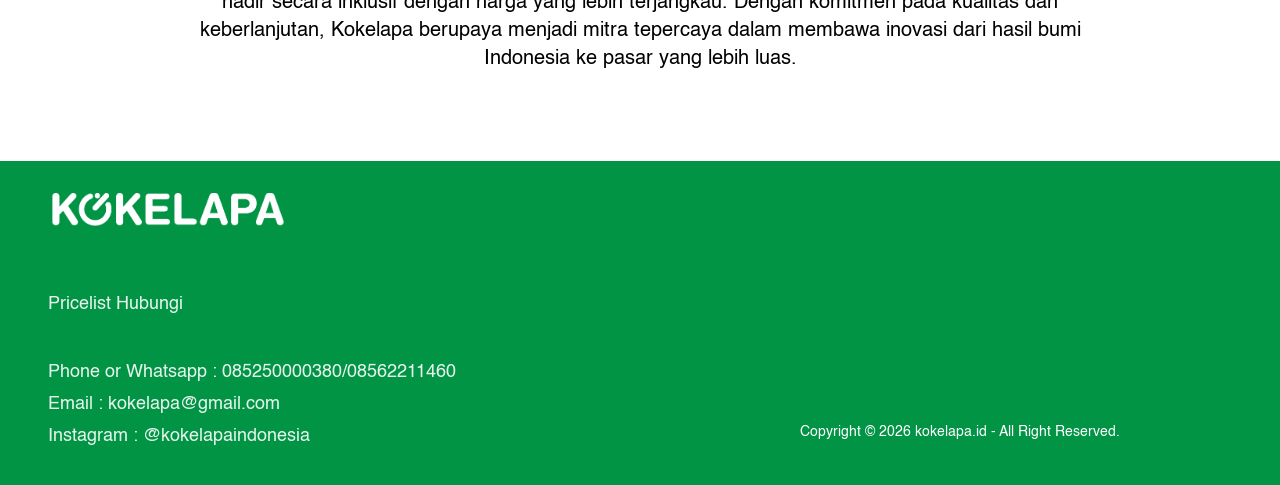
==== commit 802d7486: "update images kelapa section" ====
--- a/index.html
+++ b/index.html
@@ -158,7 +158,7 @@
                         </div>           
                     </div>
                     <div class="@xs:@sm:col-span-4 @3xs:@2xs:@xs:@sm:order-first @md:@lg:@xl:@2xl:order-last @md:@lg:@xl:@2xl:col-span-2 @xs:@sm:mx-4 @md:@lg:@xl:@2xl:mx-4 @xs:@sm:my-5 @md:@lg:@xl:@2xl:my-4 flex items-center justify-center"> 
-                        <img src="assets/images/kelapa-utuh-1.jpg" alt="kokelapa image" class="w-auto h-96 rounded-lg object-cover object-center"/>
+                        <img src="assets/images/kelapa-utuh-1.jpeg" alt="kokelapa image" class="w-auto h-96 rounded-lg object-cover object-center"/>
                     </div>
                 </div>
             </div>
--- a/assets/css/style.css
+++ b/assets/css/style.css
@@ -376,9 +376,6 @@
   .items-end {
     align-items: flex-end;
   }
-  .items-start {
-    align-items: flex-start;
-  }
   .justify-center {
     justify-content: center;
   }
@@ -518,18 +515,6 @@
   }
   .font-HelveticaBold {
     font-family: var(--font-HelveticaBold);
-  }
-  .font-HelveticaCompressed {
-    font-family: var(--font-HelveticaCompressed);
-  }
-  .font-HelveticaLight {
-    font-family: var(--font-HelveticaLight);
-  }
-  .font-HelveticaOblique {
-    font-family: var(--font-HelveticaOblique);
-  }
-  .font-HelveticaRoundedBold {
-    font-family: var(--font-HelveticaRoundedBold);
   }
   .text-3xl {
     font-size: var(--text-3xl);
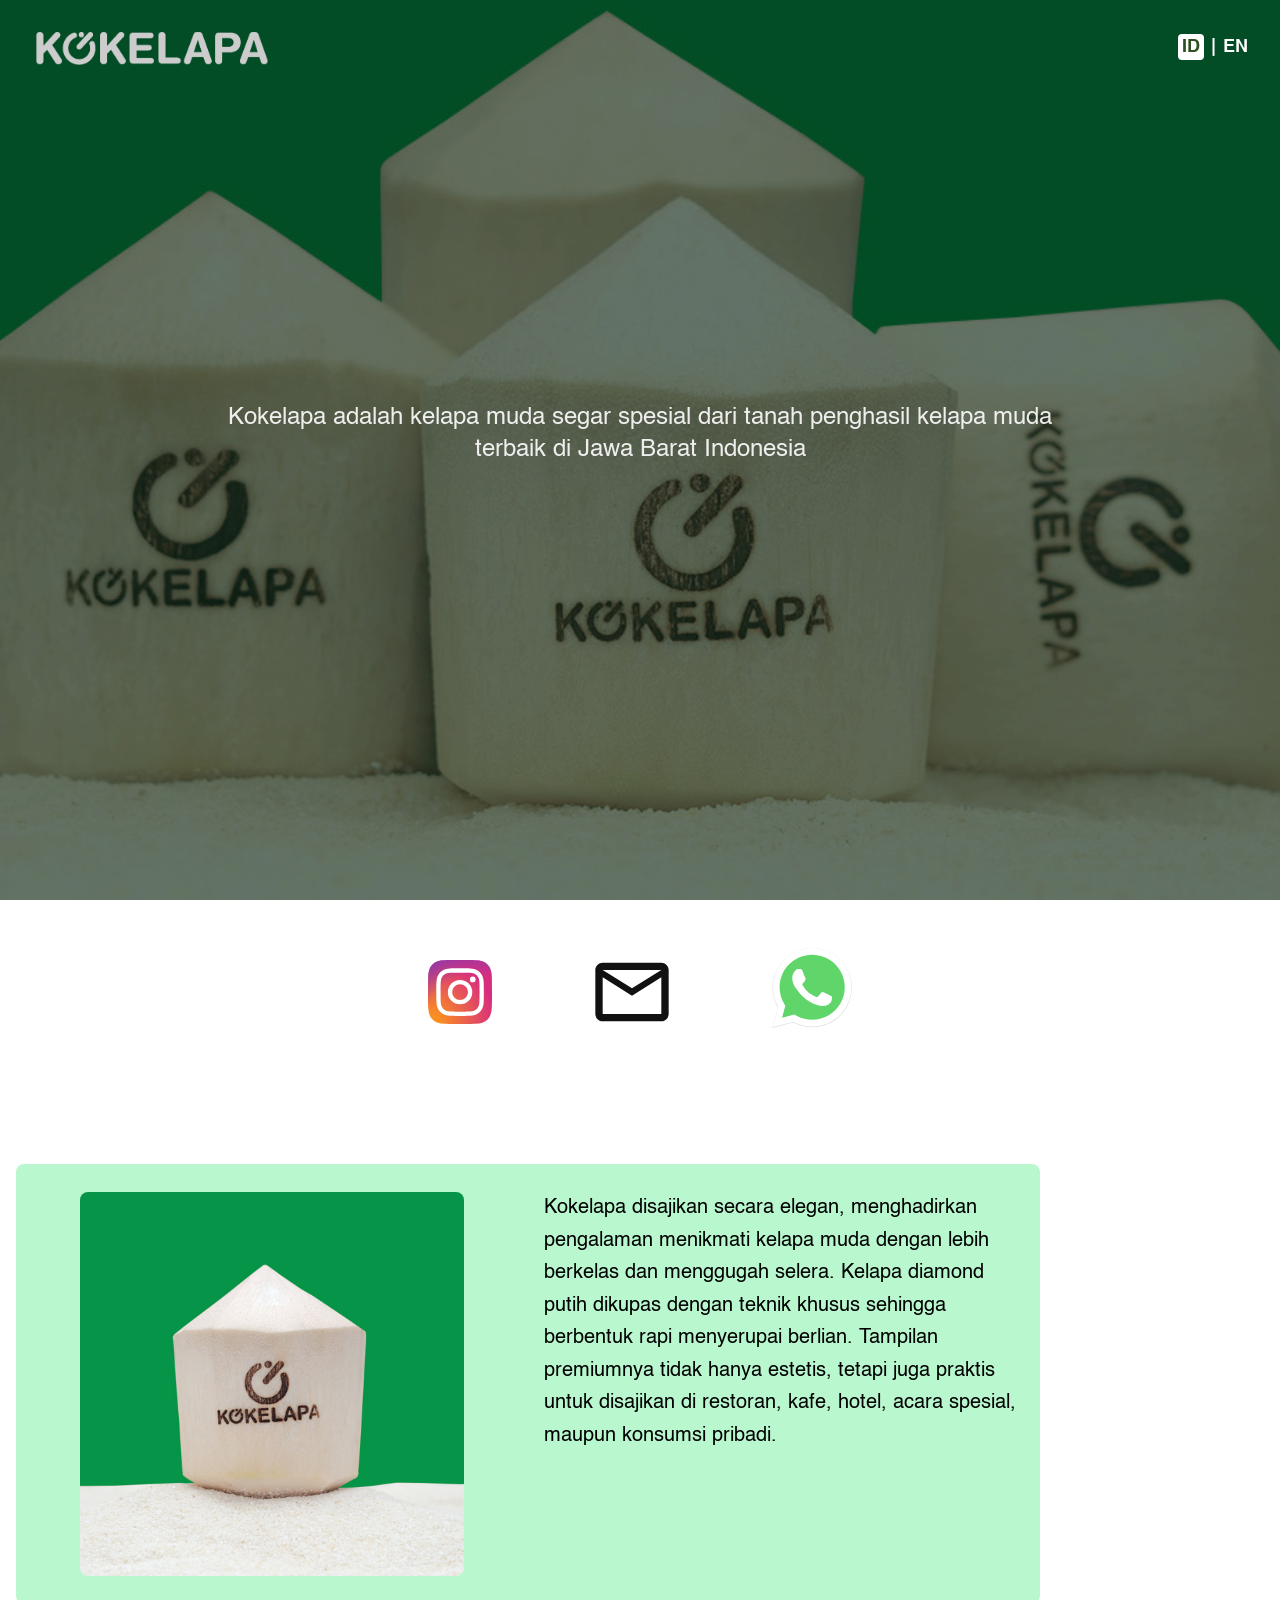
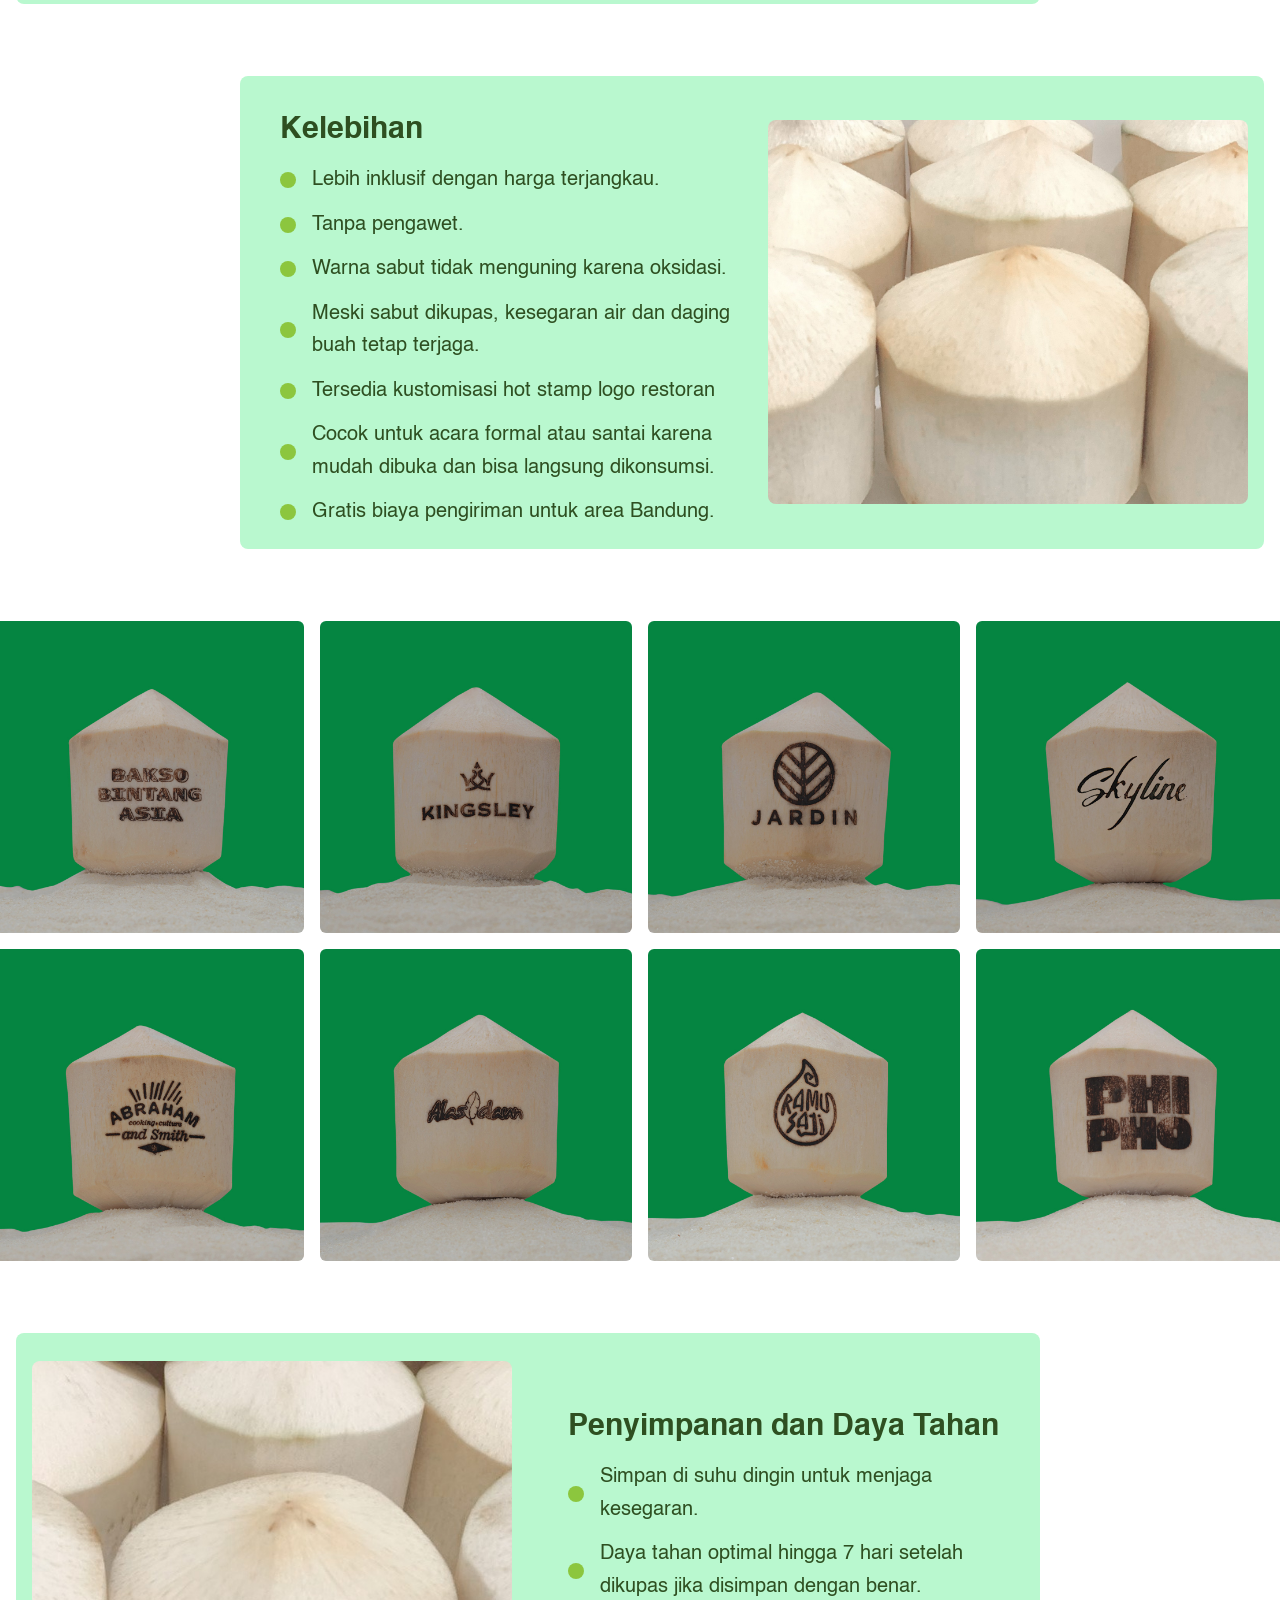
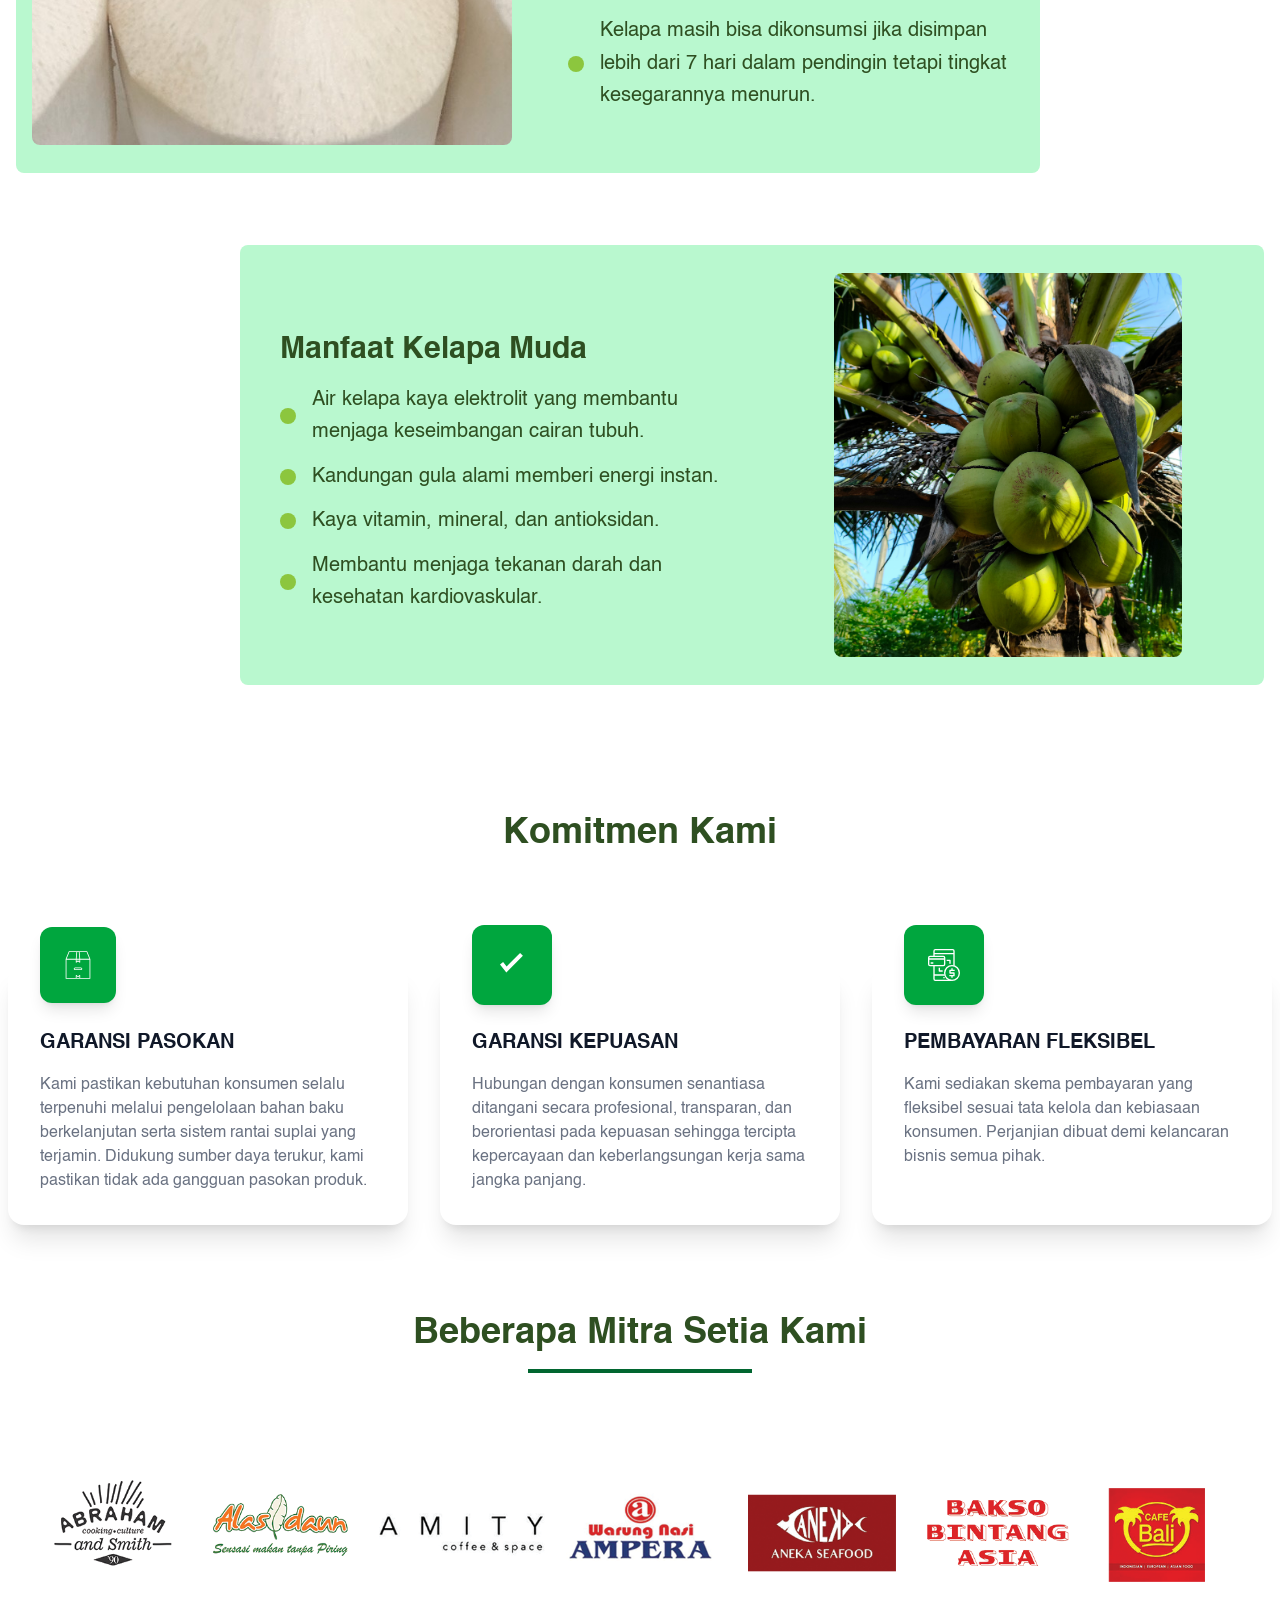
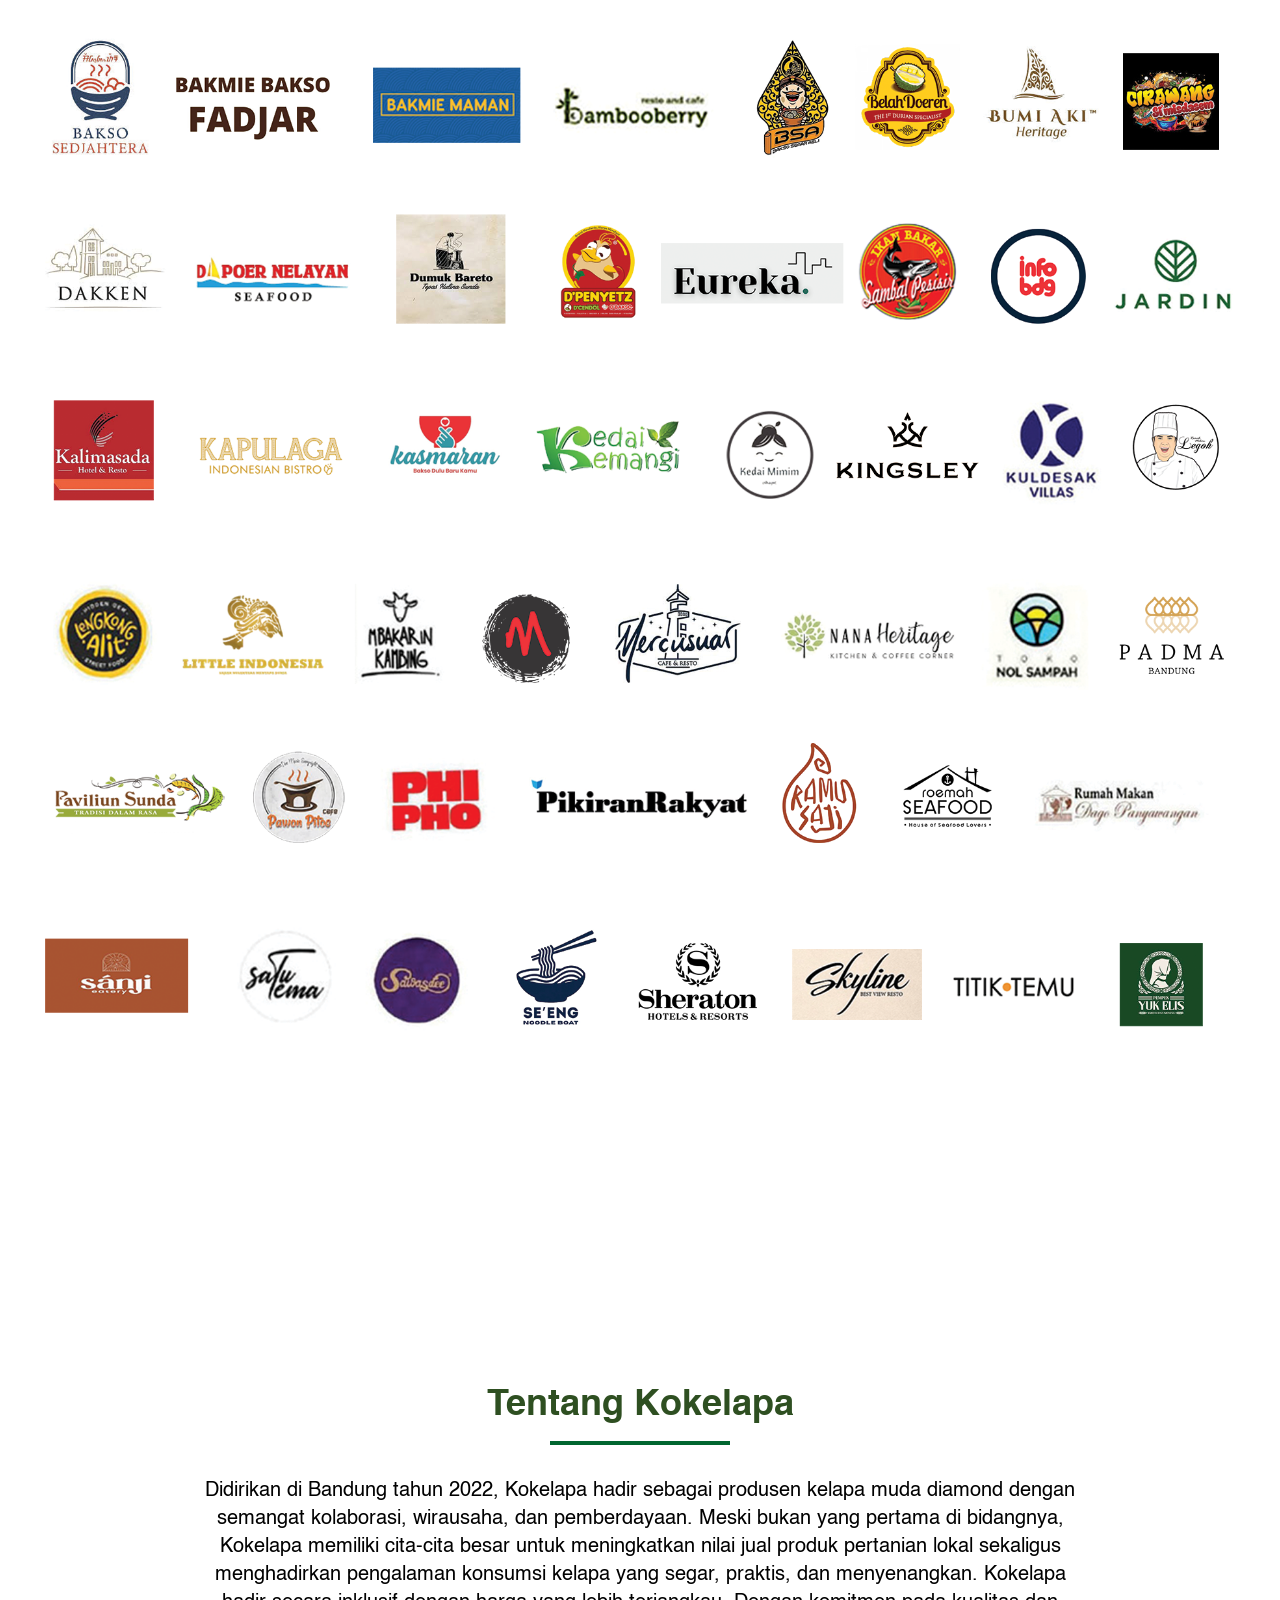
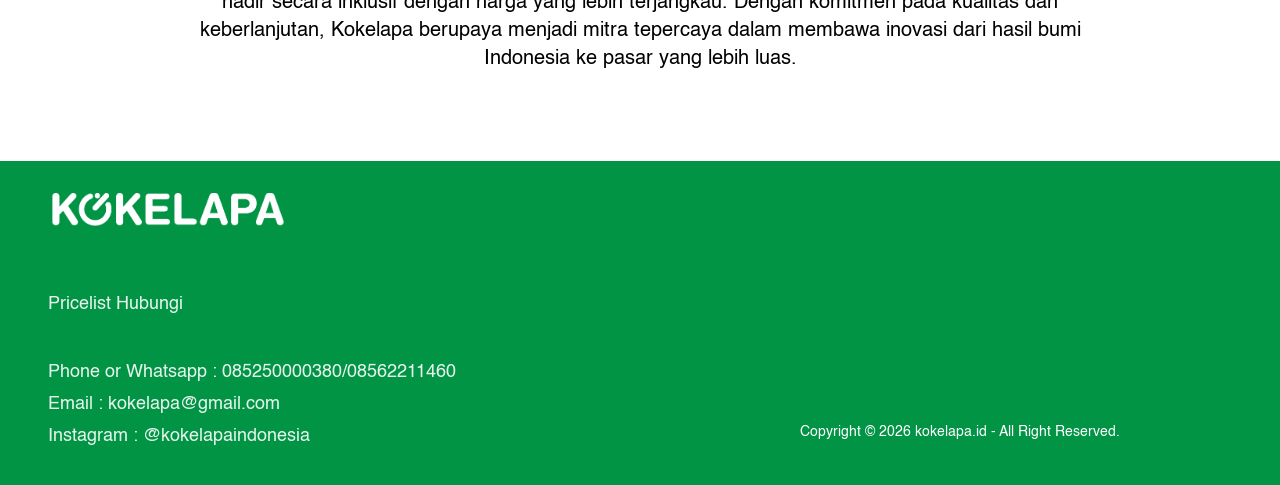
==== commit 1e8f5612: "reupdate pictures kokelapa section" ====
--- a/index.html
+++ b/index.html
@@ -189,7 +189,7 @@
             <div class="bg-green-200 rounded-lg py-3 @md:@lg:@xl:@xl:@2xl:mx-4 right-0 @md:@lg:@xl:@2xl:w-4/5 @xs:@sm:mx-2 @xs:@sm:w-auto @xs:@sm:justify-center @md:@lg:@xl:@2xl:justify-end-safe">
                 <div class="grid grid-cols-4">
                     <div class="@xs:@sm:col-span-4 @md:@lg:@xl:@2xl:col-span-2 @xs:@sm:mx-4 @md:@lg:@xl:@2xl:mx-4 @xs:@sm:my-5 @md:@lg:@xl:@2xl:my-4 flex items-center justify-center"> 
-                        <img src="assets/images/kelapa-utuh-2.jpg" alt="kokelapa image" class="w-auto h-96 rounded-lg object-cover object-center"/>
+                        <img src="assets/images/kelapa-utuh-2.jpeg" alt="kokelapa image" class="w-auto h-96 rounded-lg object-cover object-center"/>
                     </div>
                     <div class="@xs:@sm:col-span-4 @md:@lg:@xl:@2xl:col-span-2 @xs:@sm:mx-4 @md:@lg:@xl:@2xl:ml-10 @xs:@sm:my-2 @md:@lg:@xl:@2xl:my-2 flex items-center justify-center"> 
                         <div class="relative">
--- a/assets/css/style.css
+++ b/assets/css/style.css
@@ -48,11 +48,7 @@
     --color-greenlime: #8cc63e;
     --color-greenpick: #009444;
     --font-Helvetica: Helvetica, "sans-serif";
-    --font-HelveticaRoundedBold: HelveticaRoundedBold, "sans-serif";
-    --font-HelveticaOblique: HelveticaOblique, "sans-serif";
-    --font-HelveticaLight: HelveticaLight, "sans-serif";
     --font-HelveticaBold: HelveticaBold, "sans-serif";
-    --font-HelveticaCompressed: HelveticaCompressed, "sans-serif";
   }
 }
 @layer base {
